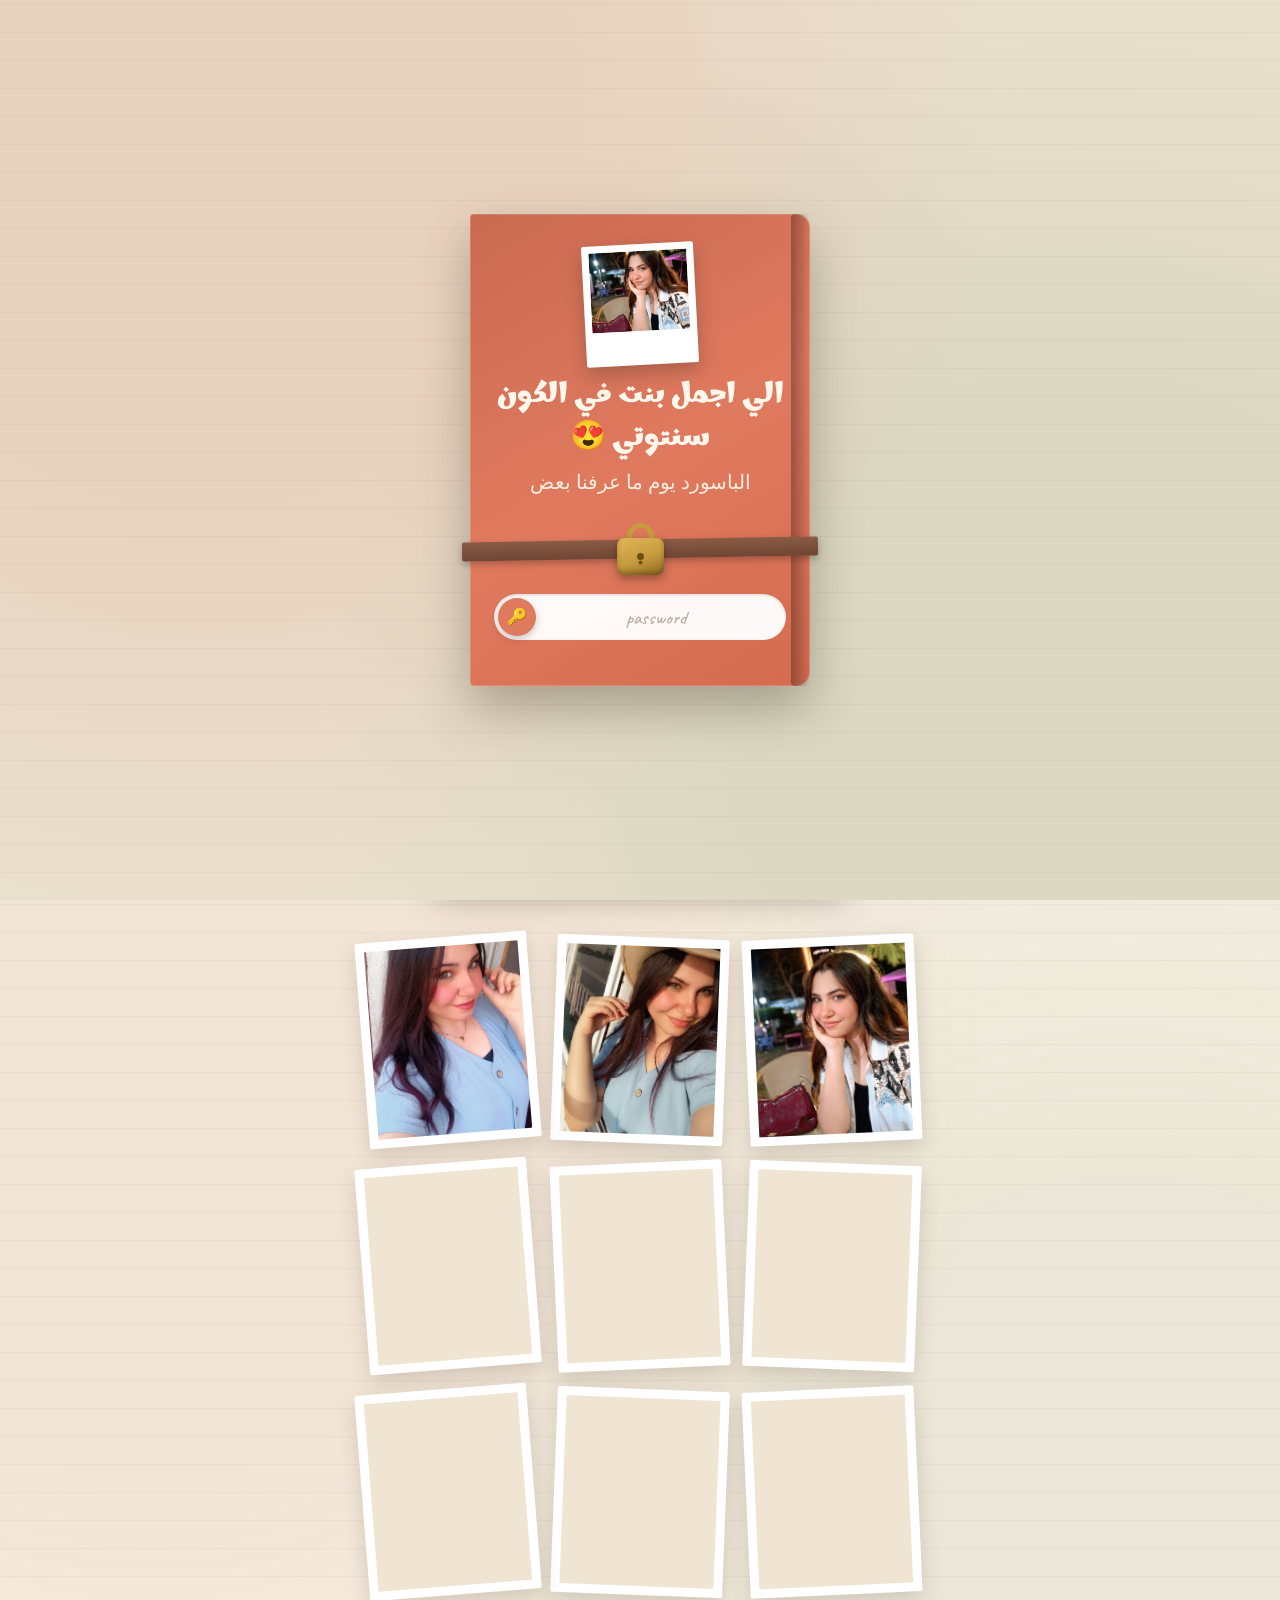
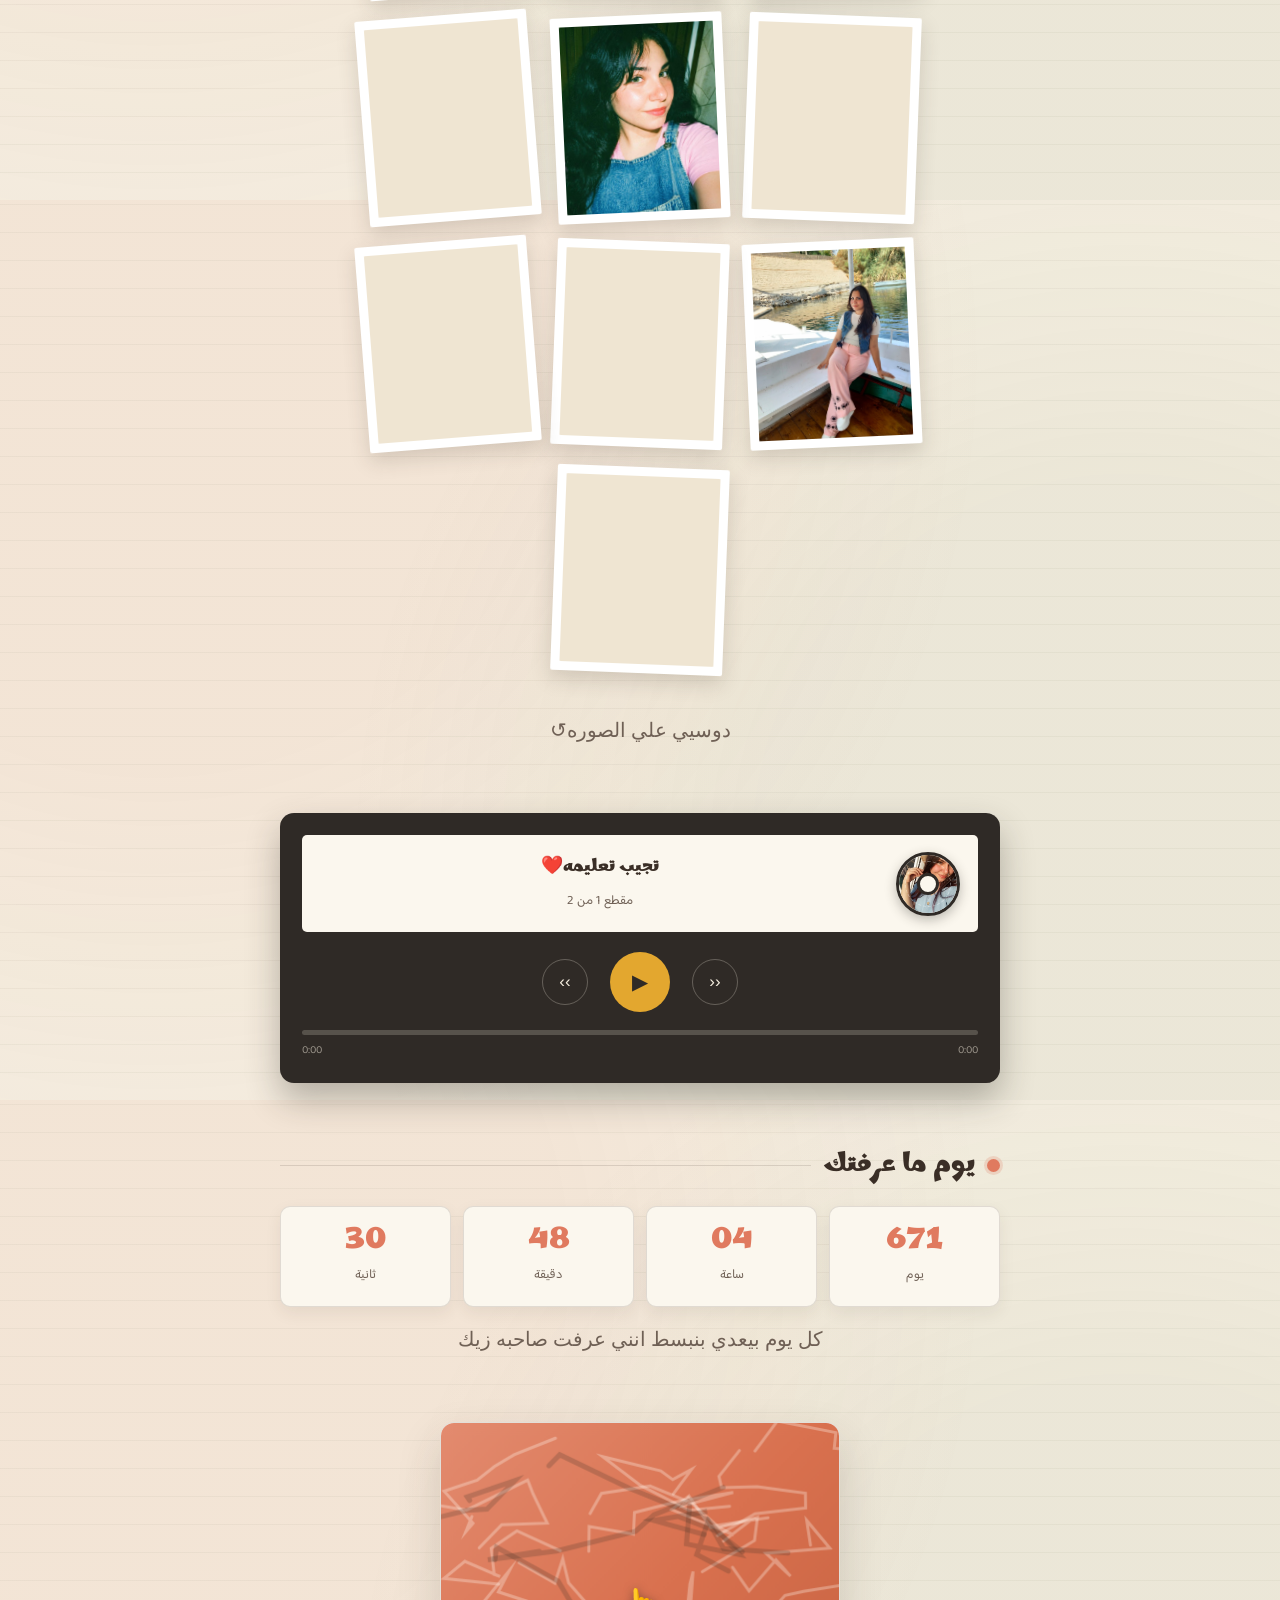
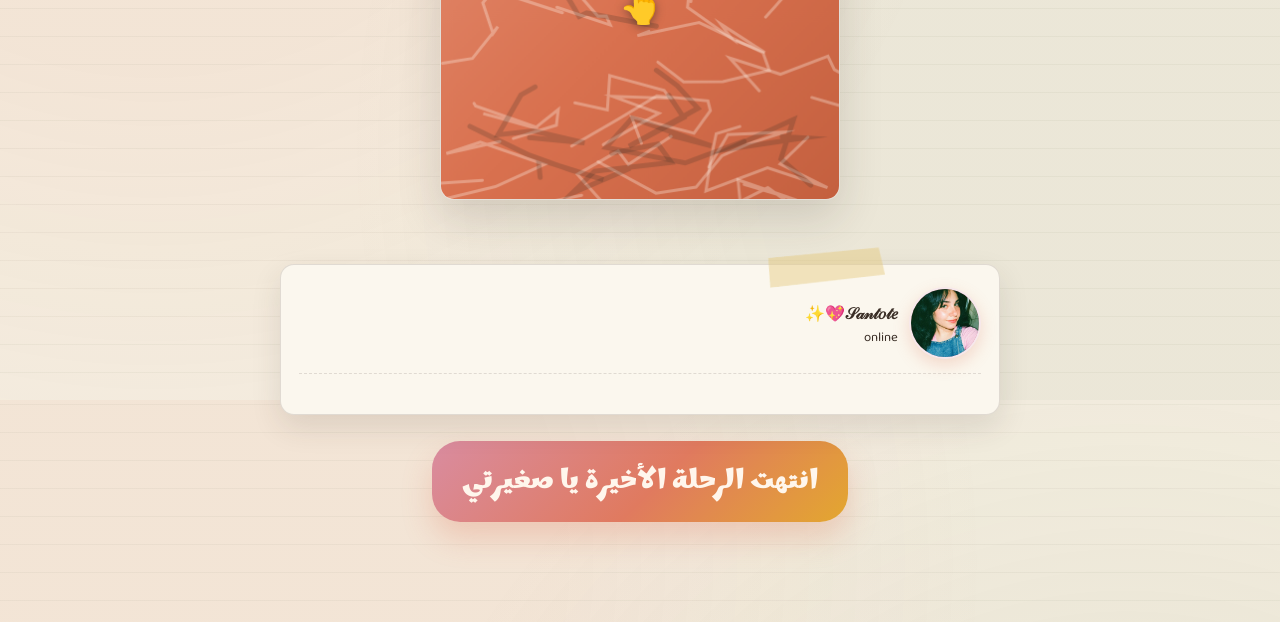
==== 01_yenfa_any_occasion/index.html @ 8fc0349e "Add files via upload" ====
<!DOCTYPE html>
<html lang="ar" dir="rtl">
<head>
<meta charset="UTF-8">
<meta name="viewport" content="width=device-width, initial-scale=1.0, viewport-fit=cover">
<meta name="referrer" content="no-referrer">
<meta name="robots" content="noindex, nofollow, noarchive, nosnippet">
<title>انا وسنتوتي</title>
<link rel="preconnect" href="https://fonts.googleapis.com">
<link rel="preconnect" href="https://fonts.gstatic.com" crossorigin>
<link href="https://fonts.googleapis.com/css2?family=Marhey:wght@400;600;700&family=Baloo+Bhaijaan+2:wght@400;500;600&family=Caveat:wght@500;700&display=swap" rel="stylesheet">
<link rel="icon" href="data:image/svg+xml,<svg xmlns='http://www.w3.org/2000/svg' viewBox='0 0 100 100'><rect width='100' height='100' fill='%23E07A5F'/><text x='50' y='54' font-size='58' text-anchor='middle' dominant-baseline='middle'>📔</text></svg>">
<style>

:root{
  --paper:#F4EDDF;
  --paper-2:#EFE5D2;
  --card:#FBF7EE;
  --ink:#3A2E26;
  --ink-soft:#6F6055;
  --coral:#E07A5F;
  --rose:#D98CA0;
  --sage:#83A17B;
  --mustard:#E3A72F;
  --tape:rgba(226,199,120,.42);
  --tape-2:rgba(217,140,160,.34);
  --line:rgba(58,46,38,.14);
}
*{box-sizing:border-box;margin:0;padding:0}
html{scroll-behavior:smooth}
body{
  background:var(--paper);
  background-image:
    radial-gradient(circle at 12% 18%, rgba(224,122,95,.07) 0 30%, transparent 62%),
    radial-gradient(circle at 88% 72%, rgba(131,161,123,.08) 0 28%, transparent 60%),
    repeating-linear-gradient(0deg, transparent 0 27px, rgba(58,46,38,.045) 27px 28px);
  color:var(--ink);
  font-family:"Baloo Bhaijaan 2",sans-serif;
  font-size:17px;line-height:1.85;
  overflow-x:hidden;
}
body::before{
  content:"";position:fixed;inset:0;pointer-events:none;z-index:99;
  opacity:.28;mix-blend-mode:multiply;
  background-image:url("data:image/svg+xml,%3Csvg xmlns='http://www.w3.org/2000/svg' width='140' height='140'%3E%3Cfilter id='n'%3E%3CfeTurbulence type='fractalNoise' baseFrequency='.85' numOctaves='3'/%3E%3C/filter%3E%3Crect width='140' height='140' filter='url(%23n)' opacity='.5'/%3E%3C/svg%3E");
}
.wrap{max-width:760px;margin:0 auto;padding:0 20px 90px}
h1,h2,h3{font-family:"Marhey",cursive;font-weight:700;line-height:1.35}
.hand{font-family:"Caveat",cursive;font-size:1.35em;letter-spacing:.3px}

/* ===== washi tape ===== */
.tape{position:absolute;width:118px;height:30px;background:var(--tape);
  box-shadow:0 1px 0 rgba(0,0,0,.05);
  backdrop-filter:saturate(1.2);
  clip-path:polygon(3% 0,97% 4%,100% 96%,2% 100%);}
.tape.pink{background:var(--tape-2)}
.tape.tl{top:-14px;right:12%;transform:rotate(-7deg)}
.tape.tr{top:-14px;left:12%;transform:rotate(6deg)}

/* ===== cover ===== */
.cover{position:relative;padding:66px 0 40px;text-align:center}
.cover-card{position:relative;background:var(--card);border:1px solid var(--line);
  border-radius:3px;padding:52px 28px 44px;
  box-shadow:0 14px 34px rgba(58,46,38,.13), 0 2px 0 rgba(255,255,255,.7) inset;
  opacity:0;transform:translateY(10px) rotate(-.7deg);
  animation:coverIn .55s cubic-bezier(.22,.9,.3,1) .05s forwards}
@keyframes coverIn{to{opacity:1;transform:translateY(0) rotate(-.7deg)}}
.badge{display:inline-block;font-family:"Caveat",cursive;font-size:22px;
  background:var(--mustard);color:#3A2E26;padding:3px 18px;border-radius:20px;
  transform:rotate(2deg);margin-bottom:16px}
.cover h1{font-size:clamp(38px,9vw,66px);letter-spacing:-1px}
.cover h1 em{font-style:normal;color:var(--coral);position:relative}
.cover h1 em::after{content:"";position:absolute;right:0;left:0;bottom:6px;height:9px;
  background:rgba(224,122,95,.24);border-radius:6px;z-index:-1}
.cover p{color:var(--ink-soft);max-width:44ch;margin:14px auto 0}
.doodle{position:absolute;font-family:"Caveat",cursive;color:var(--rose);font-size:26px}
.doodle.a{top:22px;right:24px;transform:rotate(-14deg)}
.doodle.b{bottom:18px;left:26px;transform:rotate(9deg);color:var(--sage)}

/* ===== heart highlights ===== */
.hl-strip{display:flex;gap:15px;overflow-x:auto;padding:30px 2px 16px;
  scrollbar-width:none;-webkit-overflow-scrolling:touch;
  scroll-snap-type:x proximity;
  opacity:0;animation:hlStripIn .55s cubic-bezier(.22,.9,.3,1) .4s forwards}
@keyframes hlStripIn{from{opacity:0;transform:translateY(12px)}to{opacity:1;transform:translateY(0)}}
.hl-strip::-webkit-scrollbar{display:none}
.hl{flex:0 0 auto;width:82px;background:none;border:0;padding:0;cursor:pointer;
  font:inherit;color:inherit;text-align:center;scroll-snap-align:center;
  -webkit-tap-highlight-color:transparent}
.hl-shape{position:relative;width:82px;height:76px;
  transition:transform .26s cubic-bezier(.34,1.3,.5,1)}
.hl:hover .hl-shape,.hl:active .hl-shape{transform:scale(1.07) rotate(-3deg)}
.hl-frame{position:absolute;inset:0;background:#fff;
  filter:drop-shadow(0 4px 7px rgba(58,46,38,.2));
  clip-path:path("M41 74 C41 74 4 52 4 26 C4 11.5 14.5 3 26 3 C33.5 3 39 7.5 41 12.5 C43 7.5 48.5 3 56 3 C67.5 3 78 11.5 78 26 C78 52 41 74 41 74 Z")}
.hl.seen .hl-frame{background:#E2D6C2}
.hl-img{position:absolute;inset:4px;overflow:hidden;
  clip-path:path("M37 66.5 C37 66.5 3 46 3 22 C3 9 12.5 1 23 1 C30 1 35 5 37 9.5 C39 5 44 1 51 1 C61.5 1 71 9 71 22 C71 46 37 66.5 37 66.5 Z")}
.hl-img .ph{width:100%;height:100%}
.hl b{display:block;font-size:12.5px;font-weight:500;margin-top:5px;color:var(--ink-soft);
  white-space:nowrap;overflow:hidden;text-overflow:ellipsis}

/* ===== story viewer ===== */
.viewer{position:fixed;inset:0;z-index:120;background:rgba(30,22,17,.94);
  display:flex;align-items:center;justify-content:center;padding:16px;
  opacity:0;visibility:hidden;transition:opacity .3s,visibility 0s .3s}
.viewer.on{opacity:1;visibility:visible;transition:opacity .3s}
.stage{position:relative;width:min(420px,94vw);height:min(720px,86vh);
  border-radius:14px;overflow:hidden;background:#2B211A;
  box-shadow:0 20px 60px rgba(0,0,0,.5)}
.bars{position:absolute;top:10px;left:10px;right:10px;z-index:4;display:flex;gap:4px}
.bars i{flex:1;height:3px;border-radius:3px;background:rgba(255,255,255,.3);overflow:hidden}
.bars i span{display:block;height:100%;width:0;background:#fff;border-radius:3px}
.bars i.done span{width:100%}
.vhead{position:absolute;top:24px;left:12px;right:12px;z-index:6;
  display:flex;align-items:center;gap:9px;color:#fff}
.vhead .mini{width:30px;height:28px;flex:0 0 auto;
  clip-path:path("M15 27 C15 27 1 19 1 9.5 C1 4 5 1 9.5 1 C12.5 1 14 3 15 5 C16 3 17.5 1 20.5 1 C25 1 29 4 29 9.5 C29 19 15 27 15 27 Z")}
.vhead b{font-size:14px;font-weight:500;flex:1;
  overflow:hidden;text-overflow:ellipsis;white-space:nowrap}
.vhead button{background:none;border:0;color:#fff;font-size:24px;cursor:pointer;
  line-height:1;padding:0 4px}
.slide{position:absolute;inset:0}
.slide::after{content:"";position:absolute;inset:0;
  background:linear-gradient(180deg,rgba(0,0,0,.42) 0 22%,transparent 46%)}
.tapzone{position:absolute;top:0;bottom:0;width:34%;z-index:5;cursor:pointer;
  background:none;border:0;-webkit-tap-highlight-color:transparent}
.tapzone.r{right:0}.tapzone.l{left:0}

/* ===== journey — جمل وتواريخ ===== */
.journey{position:relative;padding:6px 0}
.journey::before{content:'';position:absolute;top:8px;bottom:8px;right:19px;width:0;
  border-right:2px dashed rgba(58,46,38,.22)}
.j-item{position:relative;padding-right:52px;margin-bottom:24px;opacity:0;
  transform:translateX(24px) translateY(12px);
  transition:opacity .55s cubic-bezier(.22,.9,.3,1),transform .65s cubic-bezier(.22,.9,.3,1)}
.j-item.in{opacity:1;transform:none}
.j-item:last-child{margin-bottom:0}
.j-item::before{content:'♡';position:absolute;top:14px;right:5px;
  width:29px;height:29px;display:flex;align-items:center;justify-content:center;
  font-size:14px;color:var(--coral);background:var(--card);
  border:2px solid var(--coral);border-radius:50%;
  box-shadow:0 0 0 4px rgba(224,122,95,.16);z-index:2;
  transform:scale(0) rotate(-40deg);
  transition:transform .5s cubic-bezier(.34,1.6,.5,1) .12s}
.j-item.in::before{transform:scale(1) rotate(0)}
.j-card{background:var(--card);border:1px solid var(--line);border-radius:14px;
  padding:15px 17px 13px;box-shadow:0 10px 24px rgba(58,46,38,.09);
  transition:transform .3s ease,box-shadow .3s ease}
.j-card:hover{transform:translateX(-5px);box-shadow:0 14px 30px rgba(58,46,38,.12)}
.j-card::before{content:'"';font-family:"Caveat",cursive;font-size:2.3em;
  color:var(--tape);line-height:0;position:relative;top:12px;margin-left:4px}
.j-text{font-family:"Caveat",cursive;font-size:1.32em;line-height:1.5;display:inline}
.j-text .w{display:inline-block;opacity:0;transform:translateY(9px);filter:blur(3px);
  transition:opacity .42s ease,transform .42s cubic-bezier(.22,.9,.3,1),filter .42s ease}
.j-item.in .j-text .w{opacity:1;transform:translateY(0);filter:blur(0)}
.j-date{display:inline-flex;align-items:center;gap:5px;margin-top:10px;
  background:rgba(226,199,120,.3);border:1px solid var(--line);border-radius:20px;
  padding:3px 11px;font-size:.62em;font-weight:500;color:var(--ink-soft);
  letter-spacing:.4px;white-space:nowrap;opacity:0;transform:translateY(8px);
  transition:opacity .5s ease,transform .5s ease}
.j-item.in .j-date{opacity:1;transform:translateY(0)}
@media (max-width:480px){
  .journey::before{right:16px}
  .j-item{padding-right:46px;margin-bottom:20px}
  .j-item::before{width:26px;height:26px;font-size:12px;right:3px;top:13px}
  .j-card{padding:13px 14px 11px}
  .j-text{font-size:1.18em}
}

/* ===== ظهور عام بالتمرير ===== */
.rv{opacity:0;transform:translateY(24px);
  transition:opacity .6s cubic-bezier(.22,.9,.3,1),transform .65s cubic-bezier(.22,.9,.3,1)}
.rv.in{opacity:1;transform:translateY(0)}
@media (prefers-reduced-motion:reduce){
  .rv,.j-item,.j-text .w{transform:none !important;filter:none !important}
  .j-item::before{transform:scale(1) rotate(0) !important}
  .cover-card{animation:none !important;opacity:1 !important;transform:rotate(-.7deg) !important}
  .hl-strip{animation:none !important;opacity:1 !important;transform:none !important}
}

/* ===== section head ===== */
.sec{margin-top:64px;position:relative}
.sec-h{display:flex;align-items:center;gap:12px;margin-bottom:22px}
.sec-h h2{font-size:27px}
.sec-h i{flex:1;height:1px;background:var(--line)}
.pin{width:13px;height:13px;border-radius:50%;background:var(--coral);
  box-shadow:0 0 0 3px rgba(224,122,95,.22)}

/* ===== chat ===== */
.chat{background:var(--card);border:1px solid var(--line);border-radius:14px;
  padding:22px 18px;box-shadow:0 12px 30px rgba(58,46,38,.12);position:relative}
.chat-top{display:flex;align-items:center;gap:11px;padding-bottom:14px;
  border-bottom:1px dashed var(--line);margin-bottom:18px}
.av{width:72px;height:72px;border-radius:50%;background:var(--rose);color:#fff;
  display:flex;align-items:center;justify-content:center;font-family:"Marhey";font-size:17px;
  overflow:hidden;border:2px solid rgba(255,255,255,.8);box-shadow:0 6px 16px rgba(224,122,95,.25)}
.av img{width:100%;height:100%;object-fit:cover;display:block}
.chat-top b{font-weight:600;font-size:16px}
.chat-top small{display:block;color=var(--sage);font-size:13px;line-height:1.2}
.msg{max-width:78%;padding:11px 17px;border-radius:20px 20px 20px 5px;
  background:var(--paper-2);margin-bottom:11px;font-size:16px;line-height:1.6;
  opacity:0;transform:translateY(14px);transition:opacity .45s,transform .45s}
.msg.on{opacity:1;transform:none}
.msg.me{margin-right:auto;margin-left:0;background:var(--coral);color:#fff;
  border-radius:20px 20px 5px 20px}
.typing{display:flex;gap:5px;padding:14px 18px;width:max-content;
  background:var(--paper-2);border-radius:20px 20px 20px 5px;margin-bottom:11px}
.typing i{width:7px;height:7px;border-radius:50%;background:var(--ink-soft);
  animation:bob 1.15s infinite}
.typing i:nth-child(2){animation-delay:.16s}
.typing i:nth-child(3){animation-delay:.32s}
@keyframes bob{0%,60%,100%{opacity:.28;transform:translateY(0)}30%{opacity:1;transform:translateY(-5px)}}
.hidden{display:none}

/* ===== polaroids ===== */
.scatter{display:flex;flex-wrap:wrap;gap:20px;justify-content:center;padding-top:8px}
.pol{width:172px;height:206px;perspective:1000px;background:none;border:0;padding:0;cursor:pointer}
.pol:nth-child(odd){transform:rotate(-2.6deg)}
.pol:nth-child(even){transform:rotate(2.2deg)}
.pol:nth-child(3n){transform:rotate(-4.5deg)}
.pol-in{position:relative;width:100%;height:100%;transition:transform .62s cubic-bezier(.4,.1,.2,1);
  transform-style:preserve-3d}
.pol.flip .pol-in{transform:rotateY(180deg)}
.face{position:absolute;inset:0;backface-visibility:hidden;background:#fff;
  border-radius:2px;padding:9px;
  box-shadow:0 8px 20px rgba(58,46,38,.17)}
.face .ph{height:100%;border-radius:1px;display:flex;align-items:center;
  justify-content:center;font-family:"Marhey";font-size:30px;color:rgba(255,255,255,.85)}
.back{transform:rotateY(180deg);background:var(--card);padding:20px 16px;
  display:flex;flex-direction:column;justify-content:center;text-align:center;gap:8px}
.back .d{font-family:"Baloo Bhaijaan 2",sans-serif;font-weight:500;font-size:12.5px;
  color:var(--ink-soft);letter-spacing:.3px}
.back .t{font-family:"Caveat",cursive;font-size:23px;line-height:1.5;color:var(--ink);
  overflow-wrap:anywhere;padding-bottom:2px;
  display:-webkit-box;-webkit-box-orient:vertical;-webkit-line-clamp:6;
  line-clamp:6;overflow:hidden}
.hint{text-align:center;font-family:"Caveat",cursive;font-size:20px;
  color:var(--ink-soft);margin-top:18px}

/* ===== cassette ===== */
.tape-player{background:#2F2A26;border-radius:14px;padding:22px;color:#F4EDDF;
  box-shadow:0 16px 34px rgba(47,42,38,.32);position:relative;overflow:hidden}
.tape-label{background:var(--card);border-radius:5px;padding:16px 18px;color:var(--ink);
  display:flex;align-items:center;gap:16px}
.disc{width:64px;height:64px;min-width:64px;border-radius:50%;position:relative;
  overflow:hidden;border:3px solid #2F2A26;
  box-shadow:0 4px 12px rgba(47,42,38,.3)}
.disc .ph{position:absolute;inset:0;background:var(--rose)}
.disc::after{content:"";position:absolute;top:50%;left:50%;width:16px;height:16px;
  border-radius:50%;translate:-50% -50%;background:var(--card);
  border:3px solid #2F2A26;z-index:2}
.disc::before{content:"";position:absolute;inset:6px;border-radius:50%;z-index:1;
  border:1px dashed rgba(255,255,255,.35)}
.spin{animation:sp 4.5s linear infinite;will-change:transform}
@keyframes sp{to{transform:rotate(360deg)}}
.tape-meta{text-align:center;flex:1;min-width:0}
.tape-meta b{display:block;font-family:"Marhey";font-size:18px;white-space:nowrap;
  overflow:hidden;text-overflow:ellipsis}
.tape-meta small{color:var(--ink-soft);font-size:13px}
.controls{display:flex;align-items:center;justify-content:center;gap:22px;margin-top:20px}
.ctl{width:46px;height:46px;border-radius:50%;border:1px solid rgba(244,237,223,.28);
  background:transparent;color:#F4EDDF;font-size:17px;cursor:pointer;
  display:flex;align-items:center;justify-content:center;transition:.2s}
.ctl:hover{background:rgba(244,237,223,.13)}
.ctl.big{width:60px;height:60px;background:var(--mustard);color:#2F2A26;border:0;font-size:21px}
.bar{height:5px;background:rgba(244,237,223,.2);border-radius:6px;margin-top:18px;
  position:relative;cursor:pointer}
.bar span{display:block;height:100%;width:0;background:var(--mustard);border-radius:6px}
.times{display:flex;justify-content:space-between;margin-top:6px;
  font-size:11px;color:rgba(244,237,223,.55);font-variant-numeric:tabular-nums}

/* ===== الشريط المصغر (ثابت تحت الشاشة) ===== */
.mini-player{position:fixed;left:50%;bottom:14px;translate:-50% 0;z-index:90;
  width:calc(100% - 28px);max-width:420px;
  background:rgba(58,46,38,.94);backdrop-filter:blur(14px);-webkit-backdrop-filter:blur(14px);
  border-radius:20px;padding:10px 14px 11px;box-shadow:0 12px 32px rgba(58,46,38,.35);
  transition:transform .4s cubic-bezier(.5,.05,.2,1),opacity .35s ease}
.mini-player.mp-hidden{transform:translate(-50%,150%);opacity:0;pointer-events:none}
.mp-row{display:flex;align-items:center;gap:10px}
.mp-disc{width:36px;height:36px;min-width:36px;border-radius:50%;position:relative;
  overflow:hidden;border:2px solid #2F2A26;background:var(--rose);flex:0 0 auto}
.mp-disc .ph{position:absolute;inset:0}
.mp-disc .ph img{width:100%;height:100%;object-fit:cover;display:block}
.mp-disc::after{content:"";position:absolute;top:50%;left:50%;width:9px;height:9px;
  border-radius:50%;translate:-50% -50%;background:var(--card);border:2px solid #2F2A26}

/* اسم الأغنية — مساحته محرّرة من أي أزرار زيادة، وبيتحرك لوحده لو طويل */
.mp-info{flex:1;min-width:0;overflow:hidden;
  -webkit-mask-image:linear-gradient(90deg,transparent 0,#000 8px,#000 calc(100% - 8px),transparent 100%);
  mask-image:linear-gradient(90deg,transparent 0,#000 8px,#000 calc(100% - 8px),transparent 100%)}
.mp-info b{font-family:"Marhey";font-size:13.5px;color:#F4EDDF;
  white-space:nowrap;display:inline-block;padding-inline-end:2px}
.mp-info b.mp-scroll{animation:mpSlide 9s linear infinite}
@keyframes mpSlide{
  0%,12%{transform:translateX(0)}
  88%,100%{transform:translateX(var(--mp-slide,0px))}
}
.mp-info small{display:block;color:rgba(244,237,223,.55);font-size:10.5px;margin-top:1px}

.mp-ctl{width:28px;height:28px;min-width:28px;border-radius:50%;border:0;
  background:rgba(244,237,223,.13);color:#F4EDDF;font-size:12px;cursor:pointer;
  display:flex;align-items:center;justify-content:center;flex:0 0 auto;transition:.2s}
.mp-ctl:hover{background:rgba(244,237,223,.22)}
.mp-ctl.mp-play{width:33px;height:33px;min-width:33px;background:var(--mustard);color:#2F2A26}

/* زرار القفل بقى تاب صغير فوق الشريط، مش داخل صف التحكم */
.mp-close{position:absolute;top:-11px;left:50%;translate:-50% 0;
  width:26px;height:26px;border-radius:50%;border:2px solid var(--paper);
  background:#3A2E26;color:rgba(244,237,223,.75);font-size:11px;cursor:pointer;
  display:flex;align-items:center;justify-content:center;transition:.2s}
.mp-close:hover{color:#F4EDDF;background:var(--coral-d,#C05C42)}

.mp-bar{height:3px;background:rgba(244,237,223,.18);border-radius:4px;margin-top:9px;
  cursor:pointer}
.mp-bar span{display:block;height:100%;width:0;background:var(--mustard);border-radius:4px;
  transition:width .12s linear}

/* زرار صغير لإرجاع الشريط بعد ما يتقفل */
.mp-reopen{position:fixed;left:50%;bottom:14px;translate:-50% 150%;z-index:90;
  width:50px;height:50px;border-radius:50%;border:0;background:var(--coral);
  color:#FFF6EC;font-size:19px;cursor:pointer;box-shadow:0 10px 24px rgba(224,122,95,.4);
  display:flex;align-items:center;justify-content:center;
  transition:translate .4s cubic-bezier(.5,.05,.2,1),opacity .3s ease;opacity:0;pointer-events:none}
.mp-reopen.mp-show{translate:-50% 0;opacity:1;pointer-events:auto}
@media (max-width:480px){.mini-player{bottom:10px;padding:9px 12px 10px}}

/* ===== counter ===== */
.count{display:grid;grid-template-columns:repeat(4,1fr);gap:12px;text-align:center}
.count div{background:var(--card);border:1px solid var(--line);border-radius:10px;
  padding:16px 6px;box-shadow:0 6px 16px rgba(58,46,38,.08)}
.count b{display:block;font-family:"Marhey";font-size:30px;color:var(--coral);line-height:1.2}
.count small{font-size:13px;color:var(--ink-soft)}

/* ===== note + scratch ===== */
.scratch-stage{position:relative;width:min(400px,100%);margin:0 auto;
  border-radius:14px;overflow:hidden;background:#FFFDF6;
  border:1px solid var(--line);
  box-shadow:0 18px 44px rgba(58,46,38,.16)}
/* ورق مسطّر — المسافة بين السطور 35px ونفسها line-height
   عشان الكلام يقعد على الخطوط بالظبط */
.letter-inner{padding:34px 26px 30px;min-height:340px;
  background:
    repeating-linear-gradient(transparent,transparent 34px,rgba(224,122,95,.18) 35px),
    #FFFDF6}
.letter-inner .salut{font-family:"Marhey",cursive;font-size:clamp(28px,7vw,38px);
  color:var(--coral);font-weight:700;margin-bottom:16px;text-align:center;
  line-height:1.35;overflow-wrap:anywhere}
.letter-inner .body-text{font-family:"Caveat",cursive;font-size:23px;color:#5A4636;
  line-height:35px;text-align:center;overflow-wrap:anywhere;white-space:pre-wrap}
.letter-inner .sign{font-family:"Caveat",cursive;font-size:26px;color:var(--coral);
  text-align:left;margin-top:18px}
#scratchCanvas{position:absolute;inset:0;width:100%;height:100%;
  touch-action:none;cursor:crosshair;z-index:5}
.scratch-hint{position:absolute;inset:0;z-index:6;pointer-events:none;
  display:flex;flex-direction:column;align-items:center;justify-content:center;gap:8px;
  color:#FFF6EC;font-weight:600;font-size:16px;
  text-shadow:0 2px 10px rgba(58,46,38,.6);transition:opacity .5s ease}
.scratch-hint .finger{font-size:2.1em;animation:rub 1.4s ease-in-out infinite}
@keyframes rub{0%,100%{transform:translateX(-18px) rotate(-8deg)}50%{transform:translateX(18px) rotate(8deg)}}
.scratch-stage.done #scratchCanvas{opacity:0;pointer-events:none;transition:opacity .8s ease}
.scratch-stage.done .scratch-hint{opacity:0}
/* ===== story card ===== */
.share-zone{text-align:center;margin-top:64px}
.share-btn{background:var(--coral);color:#FFF6EC;border:0;border-radius:28px;
  padding:14px 30px;cursor:pointer;font-family:"Baloo Bhaijaan 2";font-size:16px;
  font-weight:500;box-shadow:0 8px 20px rgba(224,122,95,.32);transition:.2s}
.share-btn:hover{transform:translateY(-2px);box-shadow:0 12px 26px rgba(224,122,95,.4)}
.share-btn:active{transform:translateY(1px)}

.final-cta{display:flex;justify-content:center;margin:26px 0 10px}
.final-btn{border:0;border-radius:28px;padding:16px 30px;cursor:pointer;
  font-family:"Marhey",cursive;font-size:clamp(21px,5vw,28px);font-weight:700;
  color:#FFF6EC;background:linear-gradient(135deg,#D98CA0 0%,#E07A5F 54%,#E3A72F 100%);
  box-shadow:0 16px 30px rgba(224,122,95,.28);transition:transform .2s ease, box-shadow .2s ease}

.cardModal{position:fixed;inset:0;z-index:130;background:rgba(30,22,17,.9);
  display:flex;flex-direction:column;align-items:center;justify-content:center;
  gap:16px;padding:20px;opacity:0;visibility:hidden;
  transition:opacity .3s ease,visibility 0s .3s}
.cardModal.on{opacity:1;visibility:visible;transition:opacity .3s ease}
.cardModal img{max-width:min(320px,80vw);max-height:62vh;border-radius:12px;
  box-shadow:0 20px 50px rgba(0,0,0,.5);background:var(--paper)}
.card-acts{display:flex;gap:10px;flex-wrap:wrap;justify-content:center;align-items:center}
.card-acts button{border:0;border-radius:24px;padding:11px 22px;cursor:pointer;
  font-family:"Baloo Bhaijaan 2";font-size:15px;font-weight:500;transition:.18s}
.card-acts button:hover{transform:translateY(-2px)}
.act-main{background:var(--coral);color:#FFF6EC}
.act-alt{background:rgba(244,237,223,.16);color:#F4EDDF;
  border:1px solid rgba(244,237,223,.3) !important}
#closeCard{width:40px;height:40px;min-width:40px;padding:0 !important;
  border-radius:50%;font-size:18px;line-height:1;
  display:flex;align-items:center;justify-content:center}
.card-note{font-family:"Caveat",cursive;font-size:17px;color:rgba(244,237,223,.7);
  text-align:center;max-width:300px}
#cardCanvas{display:none}
/* ===== حالات الفراغ =====
   أي قسم مالوش داتا مابيتطبعش أصلاً من السيرفر (Jinja if)،
   فمفيش عناوين معلّقة على فراغ. */
.media-ph{background:var(--paper-2)}
img.ph-img{width:100%;height:100%;object-fit:cover;display:block;border-radius:inherit}
.hl-img img{width:100%;height:100%;object-fit:cover;display:block}
.disc .ph img{width:100%;height:100%;object-fit:cover;display:block}


/* ===== local password gate ===== */
body.gate-locked{height:100vh;overflow:hidden}
.password-gate{position:fixed;inset:0;z-index:300;display:flex;justify-content:center;align-items:center;padding:max(16px,env(safe-area-inset-top)) 18px max(16px,env(safe-area-inset-bottom));background:#E9E0CD;background-image:radial-gradient(circle at 16% 14%,rgba(224,122,95,.13) 0 28%,transparent 60%),radial-gradient(circle at 84% 80%,rgba(131,161,123,.13) 0 26%,transparent 58%),repeating-linear-gradient(0deg,transparent 0 27px,rgba(58,46,38,.04) 27px 28px);transition:opacity .45s ease,visibility .45s ease}
.password-gate.off{opacity:0;visibility:hidden;pointer-events:none}
.gate-book{position:relative;display:flex;width:min(340px,88vw);min-height:min(448px,88vh);margin:auto;transition:opacity .45s ease,transform .45s ease}
.gate-book.leaving{opacity:0;transform:scale(.97)}
.gate-book.shake{animation:gateShakeBook .5s ease}
@keyframes gateShakeBook{0%,100%{transform:translateX(0)}20%{transform:translateX(-9px) rotate(-.6deg)}40%{transform:translateX(8px) rotate(.6deg)}60%{transform:translateX(-6px)}80%{transform:translateX(5px)}}
.gate-cover{position:relative;flex:1;min-width:0;display:flex;flex-direction:column;align-items:center;text-align:center;color:#FFF6EC;padding:clamp(16px,4.5vh,24px) clamp(16px,5vw,24px) clamp(14px,3vh,18px);border-radius:4px 14px 14px 4px;background:linear-gradient(150deg,#C96A50,#E07A5F 52%,#D46B4F);box-shadow:0 22px 50px rgba(58,46,38,.34),inset 0 0 0 1px rgba(255,255,255,.16)}
.gate-cover::before{content:'';position:absolute;top:0;bottom:0;right:0;width:19px;border-radius:4px 0 0 4px;background:linear-gradient(90deg,rgba(0,0,0,.3),transparent)}
.gate-head{flex:1;width:100%;display:flex;flex-direction:column;align-items:center;justify-content:center;gap:6px;padding:6px 0;position:relative;z-index:2}
.gate-snap{flex:0 0 auto;background:#fff;padding:7px 7px 0;border-radius:2px;transform:rotate(-3deg);box-shadow:0 8px 18px rgba(58,46,38,.3);margin-bottom:4px}
.gate-ph{width:clamp(70px,26vw,98px);aspect-ratio:1.22;overflow:hidden;border-radius:1px;background:linear-gradient(140deg,#E9C6B7,#D9A08C)}
.gate-ph img{width:100%;height:100%;object-fit:cover;display:block}.gate-cp{font-family:'Caveat',cursive;font-size:15px;color:#6F6055;padding:2px 0 4px}
.gate-cover h1,.gate-cover .gate-sub{max-width:100%;overflow-wrap:anywhere;word-break:break-word}.gate-cover h1{font-family:'Marhey',cursive;font-weight:700;font-size:clamp(21px,6.2vw,29px);line-height:1.45;padding-bottom:2px}.gate-sub{font-family:'Caveat',cursive;font-size:clamp(16px,4.6vw,20px);line-height:1.5;opacity:.92;padding-bottom:2px}
.gate-band{position:relative;flex:0 0 auto;width:100%;height:54px;margin:clamp(8px,2vh,16px) 0 clamp(10px,2.4vh,18px)}
.gate-strap{position:absolute;top:50%;left:clamp(-32px,-5vw,-24px);right:clamp(-32px,-5vw,-24px);height:19px;z-index:2;border-radius:2px;transform:translateY(-50%) rotate(-1deg);background:linear-gradient(180deg,#8A5B45,#6E4634);box-shadow:0 3px 7px rgba(0,0,0,.26);transition:transform .8s cubic-bezier(.5,.05,.2,1),opacity .6s ease .25s}.gate-book.unlocked .gate-strap{transform:translateY(-50%) rotate(-1deg) scaleX(0);opacity:0}
.gate-lock{position:absolute;top:50%;left:50%;width:50px;z-index:3;transform:translate(-50%,-50%);transition:transform .85s cubic-bezier(.4,.1,.2,1),opacity .5s ease .4s}.gate-book.unlocked .gate-lock{transform:translate(-50%,calc(-50% + 34px)) rotate(-24deg);opacity:0}.gate-shackle{width:27px;height:20px;margin:0 auto -5px;border:5px solid #C79A3E;border-bottom:0;border-radius:14px 14px 0 0;transform-origin:right bottom;transition:transform .5s cubic-bezier(.5,-.4,.3,1.5)}.gate-book.unlocked .gate-shackle{transform:rotate(-42deg) translateY(-4px)}.gate-lock-body{width:47px;height:37px;margin:0 auto;border-radius:7px;background:linear-gradient(160deg,#E0B85A,#C79A3E 55%,#8E6C22);box-shadow:inset 0 -3px 5px rgba(0,0,0,.25),0 4px 9px rgba(0,0,0,.3);display:flex;align-items:center;justify-content:center}.gate-lock-body i{width:7px;height:7px;border-radius:50%;background:#6B4E12;box-shadow:0 6px 0 -1.5px #6B4E12}
.gate-form{flex:0 0 auto;width:100%;position:relative;z-index:4}.gate-row{position:relative}.gate-row input{width:100%;height:46px;border:0;border-radius:23px;padding:0 18px 0 50px;font-family:'Caveat',cursive;font-size:23px;font-weight:600;color:#3A2E26;text-align:center;letter-spacing:.5px;background:rgba(255,255,255,.96);outline:none;appearance:none;box-shadow:inset 0 1px 3px rgba(58,46,38,.18);transition:box-shadow .2s ease}.gate-row input:focus{box-shadow:inset 0 1px 3px rgba(58,46,38,.18),0 0 0 3px rgba(255,255,255,.5)}.gate-row input::placeholder{color:#B9AA9C;font-size:19px;font-weight:500;letter-spacing:0}.gate-key{position:absolute;left:4px;top:4px;width:38px;height:38px;border:0;border-radius:50%;cursor:pointer;background:#E07A5F;font-size:16px;line-height:1;display:flex;align-items:center;justify-content:center;box-shadow:0 3px 7px rgba(58,46,38,.26);transition:transform .18s ease}.gate-key:hover{transform:scale(1.07)}.gate-key:active{transform:scale(.94)}.gate-error{min-height:22px;margin-top:6px;font-family:'Caveat',cursive;font-size:18px;line-height:1.3;color:#FFE2DC;overflow-wrap:anywhere}.gate-error b{display:inline-block;max-width:100%;padding:2px 14px;border-radius:14px;font-weight:400;background:rgba(120,30,22,.42)}
@media (max-height:560px){.gate-snap{display:none}.gate-band{height:46px}}

</style>
</head>
<body class="gate-locked">

<div class="password-gate" id="passwordGate">
  <form class="gate-book" id="gateBook" autocomplete="off">
    <div class="gate-cover">
      <div class="gate-head">
        <div class="gate-snap">
          <div class="gate-ph"><img src="external_assets/2.jpg" alt="" referrerpolicy="no-referrer"></div>
          <div class="gate-cp">&nbsp;</div>
        </div>
        <h1>الي اجمل بنت في الكون سنتوتي 😍</h1>
        <p class="gate-sub">الباسورد يوم ما عرفنا بعض</p>
      </div>
      <div class="gate-band">
        <div class="gate-strap"></div>
        <div class="gate-lock"><div class="gate-shackle"></div><div class="gate-lock-body"><i></i></div></div>
      </div>
      <div class="gate-form">
        <div class="gate-row">
          <input type="text" id="gatePassword" placeholder="password" aria-label="password" required autocomplete="off" autocapitalize="off" autocorrect="off" spellcheck="false" enterkeyhint="go" maxlength="200">
          <button type="submit" class="gate-key" aria-label="unlock">🔑</button>
        </div>
        <div class="gate-error" id="gateError"></div>
      </div>
    </div>
  </form>
</div>

<div class="wrap">

  <!-- ============ الغلاف ============ -->
  
  <div class="cover">
    <div class="cover-card">
      <span class="tape tl"></span><span class="tape pink tr"></span>
      <span class="badge">بحبككك</span>
      <h1>انا وسنتوتي</h1>
      <p>بقالنا سنتين سوا بجد يا احلي و اجمل بسبوسه  انا عرفتهافي حياتي 💞ا</p>
    </div>
  </div>
  

  <!-- ============ الهايلايتس ============ -->
  
  <div class="hl-strip" id="strip"></div>
  

  <!-- ============ الرحلة ============ -->
  
  <section class="sec">
    <div class="journey" id="journey"></div>
  </section>
  

  <!-- ============ صور من الدرج ============ -->
  
  <section class="sec">
    <div class="scatter" id="scatter"></div>
    <p class="hint">دوسيي علي الصوره↺</p>
  </section>
  

  <!-- ============ الشريط ============ -->
  
  <section class="sec">
    <div class="tape-player">
      <div class="tape-label">
        <div class="disc" id="disc">
          <div class="ph" id="discPh">
            
            <img src="external_assets/2a5c06f996d1.jpg" alt="" loading="lazy" decoding="async"
                 referrerpolicy="no-referrer">
            
          </div>
        </div>
        <div class="tape-meta">
          <b id="tname"></b>
          <small id="tnum"></small>
        </div>
      </div>
      <div class="controls">
        <button class="ctl" id="prev" type="button" aria-label="السابق">‹‹</button>
        <button class="ctl big" id="play" type="button" aria-label="تشغيل">▶</button>
        <button class="ctl" id="next" type="button" aria-label="التالي">››</button>
      </div>
      <div class="bar" id="bar"><span id="fill"></span></div>
      <div class="times"><span id="tcur">0:00</span><span id="ttot">0:00</span></div>
    </div>
  </section>
  

  <!-- ============ العداد ============ -->
  
  <section class="sec">
    <div class="sec-h"><span class="pin"></span><h2>يوم ما عرفتك</h2><i></i></div>
    <div class="count" id="counter" data-start="2025-02-03">
      <div><b id="d">0</b><small>يوم</small></div>
      <div><b id="h">0</b><small>ساعة</small></div>
      <div><b id="m">0</b><small>دقيقة</small></div>
      <div><b id="s">0</b><small>ثانية</small></div>
    </div>
    
    <p class="hint" style="margin-top:14px">كل يوم بيعدي بنبسط انني عرفت صاحبه زيك</p>
    
  </section>
  

  <!-- ============ الرسالة المخربشة ============ -->
  
  <section class="sec">
    <div class="scratch-stage" id="scratchStage">
      <div class="letter-inner">
        
        <div class="salut">انا وسنتوتي</div>
        
        <div class="body-text">بصي بقا انا عايز اقولك انك بجد اقرب حد ليا بحسك اقرب ليا من نفسي انتي غاليه عندي اوي انتي بنتي وحبيبتي واكتر حد بموت فيه عايزك معايا دايما وربنا يخليكي ليا عمتا انتي اجمل واحن واجدع سنتوت انا شوفتهاا و ربنا يخلينا لبعض ياروحي ❤️</div>
      </div>
      <canvas id="scratchCanvas"></canvas>
      <div class="scratch-hint" id="scratchHint">
        <span class="finger">👆</span>
        
      </div>
    </div>
  </section>
  

  <!-- ============ الشات ============ -->
  
  <section class="sec">
    <div class="chat" id="chat">
      <span class="tape" style="top:-13px;right:16%;transform:rotate(-6deg)"></span>
      <div class="chat-top">
        <div class="av"><img src="external_assets/89b13782e983.jpg" alt="B" referrerpolicy="no-referrer"></div>
        <div>
          <b>𝒮𝒶𝓃𝓉𝑜𝓉𝑒💖✨</b>
          <small>online </small>
        </div>
      </div>
      <div id="stream"></div>
    </div>
  </section>
  

  <!-- ============ بطاقة الستوري ============ -->
  
  
  <div class="final-cta">
    <button class="final-btn" type="button">انتهت الرحلة الأخيرة يا صغيرتي</button>
  </div>

</div>

<!-- عارض الستوري -->

<div class="viewer" id="viewer">
  <div class="stage" id="stage">
    <div class="slide" id="slide"></div>
    <div class="bars" id="bars"></div>
    <div class="vhead">
      <span class="mini" id="mini"></span>
      <b id="vname"></b>
      <button id="closeV" type="button" aria-label="close">×</button>
    </div>
    <button class="tapzone r" id="prevS" type="button" aria-label="السابق"></button>
    <button class="tapzone l" id="nextS" type="button" aria-label="التالي"></button>
  </div>
</div>


<audio id="song" preload="none"></audio>


<div class="mini-player" id="miniPlayer">
  <button class="mp-close" id="miniClose" type="button" aria-label="قفلي الشريط">✕</button>
  <div class="mp-row">
    <div class="mp-disc" id="miniDisc">
      <div class="ph">
        
        <img src="external_assets/2e73e85c7805.jpg" alt="" loading="lazy" decoding="async" referrerpolicy="no-referrer">
        
      </div>
    </div>
    <div class="mp-info">
      <b id="miniName"></b>
      <small id="miniNum"></small>
    </div>
    <button class="mp-ctl" id="miniPrev" type="button" aria-label="السابق">‹‹</button>
    <button class="mp-ctl mp-play" id="miniPlay" type="button" aria-label="تشغيل">▶</button>
    <button class="mp-ctl" id="miniNext" type="button" aria-label="التالي">››</button>
  </div>
  <div class="mp-bar" id="miniBar"><span id="miniFill"></span></div>
</div>
<button class="mp-reopen" id="miniReopen" type="button" aria-label="افتحي الشريط">🎵</button>


<canvas id="cardCanvas" width="1080" height="1920"></canvas>
<div class="cardModal" id="cardModal">
  <img id="cardImg" alt="بطاقة">
  <div class="card-acts">
    <button class="act-main" id="shareCard" type="button">Share</button>
    <button class="act-alt" id="saveCard" type="button">Save</button>
    <button class="act-alt" id="againCard" type="button">↺ واحدة تانية</button>
    <button class="act-alt" id="closeCard" type="button" aria-label="close">×</button>
  </div>
  <p class="card-note" id="cardNote"></p>
</div>


<script nonce="sRBur-1zJZ3e94o8QyBXoQ" type="application/json" id="dHlCaps">[]</script>
<script nonce="sRBur-1zJZ3e94o8QyBXoQ" type="application/json" id="dHlPhotos">[]</script>
<script nonce="sRBur-1zJZ3e94o8QyBXoQ" type="application/json" id="dPhotos">["external_assets/2.jpg","external_assets/2a5c06f996d1.jpg","external_assets/2e73e85c7805.jpg","external_assets/32848b0ddfe8.jpg","external_assets/347efe3f448f.jpg","external_assets/51284590cee4.jpg","external_assets/6bd30b55a3d2.jpg","external_assets/6dfce7bc89a7.jpg","external_assets/7ba92d1ce82a.jpg","external_assets/8738f4c5e6e4.jpg","external_assets/89b13782e983.jpg","external_assets/95e4f681ce16.jpg","external_assets/a59f3e2fd88d.jpg","external_assets/acd2e0e89e1c.jpg","external_assets/b8f521e15260.jpg","external_assets/ca855e13e9cc.jpg","external_assets/d3a54ac585f2.jpg","external_assets/d3bd20014547.jpg","external_assets/dfc2a9df344e.jpg","external_assets/e60badb2fb2b.jpg"]</script>
<script nonce="sRBur-1zJZ3e94o8QyBXoQ" type="application/json" id="dPhotoCaps">["بحبك","يا","اغلي حاجه","في حياتي كلها","محدش","بيختار حظه","بس انا","حظي كله","خلص","لما اخترتك","ربنا يخليكي","ليا ياحياتي💖","انتي هي","اجمل حاجه","خلقها","ربنا","وهتفضلي","دايما","اجمل","سنتوتي💖💖💖"]</script>
<script nonce="sRBur-1zJZ3e94o8QyBXoQ" type="application/json" id="dPhotoDates">["", "", "", "", "", "", "", "", "", "", "", "", "", "", "", "", "", "", "", ""]</script>
<script nonce="sRBur-1zJZ3e94o8QyBXoQ" type="application/json" id="dCaptions">[{"date": "3-2-2025", "text": "يوم ما عرفتك وكان احلي يوم في حياتي"}, {"date": " 2025-4-1", "text": "اكثر يوم حسيت انك بجد اقرب حدا ليا"}, {"date": "2026-03-30", "text": "يوم تحفه مستحيل انساه😆"}, {"date": "2025-2-5", "text": "يوم اكتشفت ان بجد وجودك بيهونه عليا اي حاجة"}]</script>
<script nonce="sRBur-1zJZ3e94o8QyBXoQ" type="application/json" id="dSentences">["💖ازيك ياروحي ", "وحشتيني اوي ", "> كنت بفكر فيكي ياحبيتبي تعرفي اني اجمل حد في حياني💖💖", "هيي بجد وانت كمان اجمل حد عرفته يا مدموديي😍 "]</script>
<script nonce="sRBur-1zJZ3e94o8QyBXoQ" type="application/json" id="dSongUrls">["external_assets/1022ebddae23.mp3", "external_assets/50b6b6bee0de.mp3"]</script>
<script nonce="sRBur-1zJZ3e94o8QyBXoQ" type="application/json" id="dSongNames">["تجيب تعليمه❤️", "❤️"]</script>
<script nonce="sRBur-1zJZ3e94o8QyBXoQ" type="application/json" id="dMeta">{"badge": "بحبككك", "title": "انا و سنتوت "}</script>

<script nonce="sRBur-1zJZ3e94o8QyBXoQ">
(function(){
  'use strict';

  function J(id,fb){
    var el=document.getElementById(id);
    if(!el)return fb;
    try{ var v=JSON.parse(el.textContent||'null'); return v==null?fb:v; }
    catch(e){ return fb; }
  }

  var PHOTOS   = J('dPhotos',[]).filter(Boolean),
      PCAPS    = J('dPhotoCaps',[]),
      PDATES   = J('dPhotoDates',[]),
      CAPTIONS = J('dCaptions',[]),
      SENTS    = J('dSentences',[]).filter(Boolean),
      SURLS    = J('dSongUrls',[]).filter(Boolean),
      SNAMES   = J('dSongNames',[]),
      META     = J('dMeta',{}),
      HLPHOTOS = J('dHlPhotos',[]).filter(Boolean),
      HLCAPS   = J('dHlCaps',[]);

  var TONES=["#E07A5F","#83A17B","#D98CA0","#E3A72F","#8C7B9E","#6F9BA8"];
  var $=function(id){return document.getElementById(id)};


  var HL=HLPHOTOS.map(function(src,i){
    return { src:src, n:(HLCAPS[i]||'ذكرى '+(i+1)), c:TONES[i%TONES.length] };
  });

  var strip=$('strip');
  if(strip && HL.length){
    HL.forEach(function(o,i){
      var b=document.createElement('button');
      b.className='hl'; b.type='button';
      b.innerHTML='<div class="hl-shape"><div class="hl-frame"></div>'+
        '<div class="hl-img"><div class="ph" style="background:'+o.c+'"></div></div></div><b></b>';
      var img=new Image();
      img.src=o.src; img.alt=''; img.loading=(i<2?'eager':'lazy'); img.decoding='async';
      img.referrerPolicy='no-referrer';
      img.addEventListener('error',function(){ img.remove(); });
      b.querySelector('.hl-img .ph').appendChild(img);
      b.querySelector('b').textContent=o.n;
      b.addEventListener('click',function(){ openV(i); });
      strip.appendChild(b);
    });
  }

  
  var viewer=$('viewer'), stageEl=$('stage'), bars=$('bars'),
      slide=$('slide'), mini=$('mini'), vname=$('vname');
  var vi=0,DUR=4000,elapsed=0,lastTs=0,paused=false,raf=null,curSpan=null,hlBarEls=[];

  function openV(){}
  if(viewer && HL.length){
    bars.innerHTML=HL.map(function(){return '<i><span></span></i>'}).join('');
    hlBarEls=bars.querySelectorAll('i');

    function tick(ts){
      if(!lastTs)lastTs=ts;
      var dt=ts-lastTs; lastTs=ts;
      if(!paused){
        elapsed+=dt;
        var p=elapsed/DUR;
        if(p>=1){ curSpan.style.width='100%'; nextS(); return; }
        curSpan.style.width=(p*100)+'%';
      }
      raf=requestAnimationFrame(tick);
    }
    function paintV(){
      cancelAnimationFrame(raf);
      var o=HL[vi];
      slide.style.background='#2B211A center/cover no-repeat url("'+o.src+'")';
      mini.style.background=o.c;
      vname.textContent=o.n;
      hlBarEls.forEach(function(el,k){
        el.className=k<vi?'done':'';
        el.querySelector('span').style.width=k<vi?'100%':'0';
      });
      curSpan=hlBarEls[vi].querySelector('span');
      if(strip.children[vi])strip.children[vi].classList.add('seen');
      elapsed=0;lastTs=0;paused=false;
      raf=requestAnimationFrame(tick);
    }
    openV=function(i){ vi=i; viewer.classList.add('on');
      document.body.style.overflow='hidden'; paintV(); };
    function closeV(){ viewer.classList.remove('on');
      document.body.style.overflow=''; cancelAnimationFrame(raf); }
    function nextS(){ if(vi<HL.length-1){vi++;paintV()}else{closeV()} }
    function prevS(){ if(vi>0){vi--;paintV()}else{elapsed=0} }

    var downAt=0,downX=0,held=false;
    stageEl.addEventListener('pointerdown',function(e){
      downAt=Date.now(); downX=e.clientX; held=false; paused=true;
    });
    stageEl.addEventListener('pointerup',function(e){
      paused=false;
      var dur=Date.now()-downAt, dx=(e.clientX||downX)-downX;
      held=dur>250;
      if(Math.abs(dx)>50){ dx<0?nextS():prevS(); held=true; }
    });
    stageEl.addEventListener('pointercancel',function(){paused=false});
  

    $('nextS').addEventListener('click',function(){ if(!held)nextS() });
    $('prevS').addEventListener('click',function(){ if(!held)prevS() });
    $('closeV').addEventListener('click',closeV);
    viewer.addEventListener('click',function(e){ if(e.target===viewer)closeV() });
    document.addEventListener('keydown',function(e){
      if(!viewer.classList.contains('on'))return;
      if(e.key==='Escape')closeV();
      if(e.key==='ArrowLeft')nextS();
      if(e.key==='ArrowRight')prevS();
    });
    document.addEventListener('visibilitychange',function(){
      if(document.hidden)paused=true;
      else if(viewer.classList.contains('on'))paused=false;
    });
  }


  var jw=$('journey');
  if(jw && CAPTIONS.length){
    CAPTIONS.forEach(function(o){
      var txt=(o && (o.text||o.t))||'';
      var dt =(o && (o.date||o.d))||'';
      if(!txt)return;
      var it=document.createElement('div');
      it.className='j-item';
      it.innerHTML='<div class="j-card"><span class="j-text"></span>'+
        (dt?'<div class="j-date">📅 <span></span></div>':'')+'</div>';
      var tx=it.querySelector('.j-text');
      var words=String(txt).trim().split(/\s+/);
      words.forEach(function(w,k){
        var sp=document.createElement('span');
        sp.className='w'; sp.textContent=w;
        sp.style.transitionDelay=(0.18+k*0.055)+'s';
        tx.appendChild(sp);
        if(k<words.length-1)tx.appendChild(document.createTextNode(' '));
      });
      if(dt){
        it.querySelector('.j-date span').textContent=dt;
        it.querySelector('.j-date').style.transitionDelay=(0.25+words.length*0.055)+'s';
      }
      jw.appendChild(it);
    });
  }


  if('IntersectionObserver' in window){
    var rvBoxes=document.querySelectorAll('.sec-h, .chat, .scatter, .tape-player, .count, .scratch-stage');
    rvBoxes.forEach(function(b){ b.classList.add('rv') });
    var rio=new IntersectionObserver(function(es){
      es.forEach(function(e){ if(e.isIntersecting){ e.target.classList.add('in'); rio.unobserve(e.target); } });
    },{threshold:.15,rootMargin:'0px 0px -50px 0px'});
    var jio=new IntersectionObserver(function(es){
      es.forEach(function(e){ if(e.isIntersecting){ e.target.classList.add('in'); jio.unobserve(e.target); } });
    },{threshold:.6,rootMargin:'0px 0px -28% 0px'});
    void document.body.offsetHeight;
    requestAnimationFrame(function(){
      requestAnimationFrame(function(){
        rvBoxes.forEach(function(t){ rio.observe(t) });
        document.querySelectorAll('.j-item').forEach(function(j){ jio.observe(j) });
      });
    });
  }else{
    document.querySelectorAll('.j-item').forEach(function(j){ j.classList.add('in') });
  }


  var sc=$('scatter');
  if(sc && PHOTOS.length){
    var BATCH=8, nextIdx=0;
    var sentinel=document.createElement('div');
    sentinel.style.cssText='flex:0 0 100%;height:1px';
    sc.appendChild(sentinel);

    function buildOne(i){
      var src=PHOTOS[i], cap=PCAPS[i]||'', dt=PDATES[i]||'';
      var b=document.createElement('button');
      b.className='pol'; b.type='button';
      b.innerHTML='<div class="pol-in">'+
        '<div class="face"><div class="ph media-ph"></div></div>'+
        '<div class="face back"><div class="d"></div><div class="t"></div></div></div>';
      var img=new Image();
      img.src=src; img.alt=''; img.className='ph-img';
      img.loading=(i<2?'eager':'lazy'); img.decoding='async';
      img.referrerPolicy='no-referrer';
      img.addEventListener('error',function(){ img.remove() });
      b.querySelector('.face .ph').appendChild(img);
      var dEl=b.querySelector('.back .d');
      if(dt){ dEl.textContent=dt; } else { dEl.remove(); }
      var tEl=b.querySelector('.back .t');
      if(cap){ tEl.textContent=cap; } else { tEl.remove(); }
      if(tEl.parentNode){
        var L=cap.length;
        tEl.style.fontSize=(L<=45?23:L<=85?20:L<=140?18:15)+'px';
      }
      b.addEventListener('click',function(){ b.classList.toggle('flip') });
      sc.insertBefore(b,sentinel);
    }

    function renderBatch(){
      var end=Math.min(nextIdx+BATCH,PHOTOS.length);
      for(;nextIdx<end;nextIdx++)buildOne(nextIdx);
      if(nextIdx>=PHOTOS.length){
        sentinel.remove();
        if(polIo)polIo.disconnect();
      }
    }

    var polIo=null;
    renderBatch(); 
    if(nextIdx<PHOTOS.length){
      if('IntersectionObserver' in window){
     
        polIo=new IntersectionObserver(function(e){
          if(e[0].isIntersecting)renderBatch();
        },{rootMargin:'700px 0px'});
        polIo.observe(sentinel);
      }else{
        while(nextIdx<PHOTOS.length)renderBatch();
      }
    }
  }

  var stream=$('stream'), ci=0, chatStarted=false;
  if(stream && SENTS.length){
    var stepChat=function(){
      if(ci>=SENTS.length)return;
      var raw=String(SENTS[ci]);
      var isMe=/^\s*>/.test(raw);
      var t=raw.replace(/^\s*>\s*/,'');
      var typeMs=Math.min(700+t.length*58,3600);
      var readMs=Math.min(650+t.length*26,2200);
      var typ=document.createElement('div');
      typ.className='typing'+(isMe?' hidden':''); typ.innerHTML='<i></i><i></i><i></i>';
      stream.appendChild(typ);
      setTimeout(function(){
        typ.remove();
        var d=document.createElement('div');
        d.className='msg'+(isMe?' me':''); d.textContent=t;
        stream.appendChild(d);
        requestAnimationFrame(function(){ d.classList.add('on') });
        ci++; setTimeout(stepChat,readMs);
      },typeMs);
    };
    var cio=new IntersectionObserver(function(e){
      if(e[0].isIntersecting && !chatStarted){
        chatStarted=true; setTimeout(stepChat,500); cio.disconnect();
      }
    },{threshold:.45,rootMargin:'0px 0px -12% 0px'});
    cio.observe($('chat'));
  }


  var audio=$('song'), playing=false, idx=0;
  var discEls=[$('disc'),$('miniDisc')].filter(Boolean);
  var playBtns=[$('play'),$('miniPlay')].filter(Boolean);
  var nameEls=[$('tname'),$('miniName')].filter(Boolean);
  var numEls=[$('tnum'),$('miniNum')].filter(Boolean);
  var fillEls=[$('fill'),$('miniFill')].filter(Boolean);
  var barEls=[$('bar'),$('miniBar')].filter(Boolean);
  var curEls=[$('tcur')].filter(Boolean);   // الوقت التفصيلي جوه الكاسيت بس
  var ttotEls=[$('ttot')].filter(Boolean);

  function fmt(s){ if(!isFinite(s))return '0:00';
    return Math.floor(s/60)+':'+String(Math.floor(s%60)).padStart(2,'0'); }

  function setPlay(on){
    playing=on;
    playBtns.forEach(function(b){
      b.textContent=on?'❚❚':'▶';
      b.setAttribute('aria-label',on?'إيقاف':'تشغيل');
    });
    discEls.forEach(function(d){ d.classList.toggle('spin',on) });
  }

  function loadSong(i,auto){
    if(!SURLS.length)return;
    idx=(i+SURLS.length)%SURLS.length;
    audio.src=SURLS[idx];
    var nm=SNAMES[idx]||('أغنية '+(idx+1));
    nameEls.forEach(function(e){ e.textContent=nm });
    numEls.forEach(function(e){ e.textContent='مقطع '+(idx+1)+' من '+SURLS.length });
    fillEls.forEach(function(e){ e.style.width='0%' });
    curEls.forEach(function(e){ e.textContent='0:00' });
    ttotEls.forEach(function(e){ e.textContent='0:00' });
    checkMiniNameScroll();
    if(auto){ audio.play().then(function(){setPlay(true)}).catch(function(){setPlay(false)}); }
    else setPlay(false);
  }


  var miniNameEl=$('miniName');
  function checkMiniNameScroll(){


       if(!miniNameEl)return;
    miniNameEl.classList.remove('mp-scroll');
    miniNameEl.style.removeProperty('--mp-slide');
    requestAnimationFrame(function(){

      var wrap=miniNameEl.parentElement;
      var extra=miniNameEl.scrollWidth-wrap.clientWidth;
      if(extra>4){
        miniNameEl.style.setProperty('--mp-slide',(-extra-6)+'px');
        miniNameEl.classList.add('mp-scroll');
      }
    });
  }
  addEventListener('resize',checkMiniNameScroll);

  if(playBtns.length && SURLS.length){
    loadSong(0,false);
    playBtns.forEach(function(b){
      b.addEventListener('click',function(){
        if(audio.paused){ audio.play().then(function(){setPlay(true)}).catch(function(){setPlay(false)}); }
        else { audio.pause(); setPlay(false); }
      });
    });
    [$('next'),$('miniNext')].filter(Boolean).forEach(function(b){
      b.addEventListener('click',function(){ loadSong(idx+1,!audio.paused) });
    });
    [$('prev'),$('miniPrev')].filter(Boolean).forEach(function(b){
      b.addEventListener('click',function(){ loadSong(idx-1,!audio.paused) });
    });
    barEls.forEach(function(bEl){
      bEl.addEventListener('click',function(e){
        if(!audio.duration)return;
        var r=bEl.getBoundingClientRect();
        audio.currentTime=Math.max(0,Math.min(1,(e.clientX-r.left)/r.width))*audio.duration;
      });
    });
    audio.addEventListener('timeupdate',function(){
      if(!audio.duration)return;
      var pct=(audio.currentTime/audio.duration*100)+'%';
      fillEls.forEach(function(e){ e.style.width=pct });
      curEls.forEach(function(e){ e.textContent=fmt(audio.currentTime) });
    });
    audio.addEventListener('loadedmetadata',function(){
      ttotEls.forEach(function(e){ e.textContent=fmt(audio.duration) });
    });
    audio.addEventListener('ended',function(){ loadSong(idx+1,true) });
    audio.addEventListener('error',function(){
      nameEls.forEach(function(e){ e.textContent='مش قادر أشغّل الأغنية دي' });
      setPlay(false);
    });


    var firstTouch=false;
    window.startGiftMusic=function(){
      if(firstTouch || !SURLS.length)return;
      firstTouch=true;
      if(!audio.src)loadSong(0,false);
      audio.play().then(function(){setPlay(true)}).catch(function(){setPlay(false)});
      removeEventListener('pointerdown',tryAutoplay);
      removeEventListener('scroll',tryAutoplay);
    };
    var tryAutoplay=function(e){
      if(document.body.classList.contains('gate-locked'))return;
      if(e && e.target && e.target.closest && e.target.closest('.tape-player, .mini-player'))return;
      window.startGiftMusic();
    };
    addEventListener('pointerdown',tryAutoplay);
    addEventListener('scroll',tryAutoplay,{passive:true});
  }

  var miniPlayer=$('miniPlayer'), miniReopen=$('miniReopen'), miniClose=$('miniClose');
  if(miniPlayer&&miniReopen&&miniClose){
    miniClose.addEventListener('click',function(){
      miniPlayer.classList.add('mp-hidden');
      miniReopen.classList.add('mp-show');
    });
    miniReopen.addEventListener('click',function(){
      miniPlayer.classList.remove('mp-hidden');
      miniReopen.classList.remove('mp-show');
    });
  }

  /* ================= الخربشة ================= */
  var stg=$('scratchStage'), cv=$('scratchCanvas'), hnt=$('scratchHint');
  var cx2=cv?cv.getContext('2d'):null, scratched=false, drawing=false, moveCount=0;

  function paintCover(){
    var r=stg.getBoundingClientRect();
    if(!r.width||!r.height)return;
    cv.width=r.width*devicePixelRatio; cv.height=r.height*devicePixelRatio;
    cx2.setTransform(1,0,0,1,0,0);
    cx2.scale(devicePixelRatio,devicePixelRatio);
    cx2.globalCompositeOperation='source-over';
    var g=cx2.createLinearGradient(0,0,r.width,r.height);
    g.addColorStop(0,'#E38B6F'); g.addColorStop(.5,'#D9714F'); g.addColorStop(1,'#C4603F');
    cx2.fillStyle=g; cx2.fillRect(0,0,r.width,r.height);
    cx2.strokeStyle='rgba(255,246,236,.32)'; cx2.lineWidth=3; cx2.lineCap='round';
    for(var i=0;i<24;i++){
      cx2.beginPath();
      var x=Math.random()*r.width,y=Math.random()*r.height; cx2.moveTo(x,y);
      for(var s=0;s<7;s++){ x+=(Math.random()-.5)*130; y+=(Math.random()-.5)*70; cx2.lineTo(x,y); }
      cx2.stroke();
    }
    cx2.strokeStyle='rgba(58,46,38,.22)'; cx2.lineWidth=5;
    for(var j=0;j<12;j++){
      cx2.beginPath();
      var x2=Math.random()*r.width,y2=Math.random()*r.height; cx2.moveTo(x2,y2);
      for(var s2=0;s2<5;s2++){ x2+=(Math.random()-.5)*160; y2+=(Math.random()-.5)*80; cx2.lineTo(x2,y2); }
      cx2.stroke();
    }
    cx2.globalCompositeOperation='destination-out';
  }
  function scratchAt(px,py){
    var r=cv.getBoundingClientRect();
    cx2.beginPath(); cx2.arc(px-r.left,py-r.top,26,0,Math.PI*2); cx2.fill();
  }
  function burst(){
    var r=stg.getBoundingClientRect();
    for(var i=0;i<18;i++){
      var el=document.createElement('div');
      el.textContent=['♡','✨','🤍'][i%3];
      var dx=(Math.random()-.5)*320, dy=(Math.random()-.5)*260;
      el.style.cssText='position:fixed;left:'+(r.left+r.width/2)+'px;top:'+(r.top+r.height/2)+
        'px;font-size:'+(16+Math.random()*20)+'px;pointer-events:none;z-index:9999;'+
        'transform:translate(-50%,-50%);transition:all 1.1s cubic-bezier(.25,.46,.45,.94);opacity:1;';
      document.body.appendChild(el);
      (function(e2,a,b){
        requestAnimationFrame(function(){ requestAnimationFrame(function(){
          e2.style.transform='translate(calc(-50% + '+a+'px), calc(-50% + '+b+'px)) scale(0)';
          e2.style.opacity='0';
        })});
        setTimeout(function(){ e2.remove() },1200);
      })(el,dx,dy);
    }
  }
  function checkProgress(){
    var img=cx2.getImageData(0,0,cv.width,cv.height).data;
    var clear=0,stepN=64;
    for(var i=3;i<img.length;i+=4*stepN){ if(img[i]===0)clear++; }
    if(clear/(img.length/(4*stepN))>.45 && !scratched){
      scratched=true; stg.classList.add('done'); burst();
    }
  }
  if(cx2){
    paintCover();
    if(document.fonts&&document.fonts.ready)
      document.fonts.ready.then(function(){ if(!scratched)paintCover() });
    addEventListener('resize',function(){ if(!scratched)paintCover() });
    cv.addEventListener('pointerdown',function(e){
      drawing=true; hnt.style.opacity='0'; scratchAt(e.clientX,e.clientY);
    });
    cv.addEventListener('pointermove',function(e){
      if(!drawing)return;
      scratchAt(e.clientX,e.clientY);
      if(++moveCount%10===0)checkProgress();
    });
    addEventListener('pointerup',function(){
      if(drawing&&!scratched)checkProgress();
      drawing=false;
    });
  }

  /* ================= العداد ================= */
  var counter=$('counter'), startMs=null;
  if(counter){
    var sd=new Date(counter.dataset.start+'T00:00:00');
    if(!isNaN(sd.getTime())){
      startMs=sd.getTime();
      var tickC=function(){
        var x=Date.now()-startMs;
        if(x<0)return;
        $('d').textContent=Math.floor(x/864e5);
        $('h').textContent=String(Math.floor(x/36e5)%24).padStart(2,'0');
        $('m').textContent=String(Math.floor(x/6e4)%60).padStart(2,'0');
        $('s').textContent=String(Math.floor(x/1e3)%60).padStart(2,'0');
      };
      tickC(); setInterval(tickC,1000);
    }
  }

  /* ================= بطاقة الستوري ================= */
  var cvC=$('cardCanvas'), cardModal=$('cardModal'),
      cardImg=$('cardImg'), cardNote=$('cardNote'),
      cc=cvC?cvC.getContext('2d'):null, lastBlob=null;
  var W=1080,H=1920;

  function pick(a){ return a[Math.floor(Math.random()*a.length)] }
  function roundRect(x,y,w,h,r){
    cc.beginPath(); cc.moveTo(x+r,y);
    cc.arcTo(x+w,y,x+w,y+h,r); cc.arcTo(x+w,y+h,x,y+h,r);
    cc.arcTo(x,y+h,x,y,r); cc.arcTo(x,y,x+w,y,r); cc.closePath();
  }
  function wrap(text,maxW){
    var words=String(text).split(/\s+/),lines=[],cur='';
    for(var i=0;i<words.length;i++){
      var t=cur?cur+' '+words[i]:words[i];
      if(cc.measureText(t).width>maxW&&cur){ lines.push(cur); cur=words[i]; }
      else cur=t;
    }
    if(cur)lines.push(cur);
    return lines;
  }
  function loadImg(src){
    return new Promise(function(res){
      if(!src)return res(null);
      var im=new Image();
      im.crossOrigin='anonymous';
      im.referrerPolicy='no-referrer';
      im.onload=function(){res(im)};
      im.onerror=function(){res(null)};
      im.src=src;
    });
  }
  function coverDraw(im,x,y,w,h){
    var ir=im.width/im.height, br=w/h, sw,sh,sx,sy;
    if(ir>br){ sh=im.height; sw=sh*br; sx=(im.width-sw)/2; sy=0; }
    else { sw=im.width; sh=sw/br; sx=0; sy=(im.height-sh)/2; }
    cc.drawImage(im,sx,sy,sw,sh,x,y,w,h);
  }

  function drawCard(im){
    var pool=HLPHOTOS.length?HLPHOTOS:PHOTOS;
    var pi=Math.floor(Math.random()*Math.max(pool.length,1));
    var capObj=CAPTIONS.length?pick(CAPTIONS):null;
    var line=capObj?((capObj.text||capObj.t)||''):(SENTS.length?pick(SENTS):'');
    var lineDate=capObj?((capObj.date||capObj.d)||''):'';
    var song=SNAMES.length?pick(SNAMES):'';
    var tilt=(Math.random()*4-2)*Math.PI/180;
    var days=startMs?Math.floor((Date.now()-startMs)/864e5):null;

    cc.setTransform(1,0,0,1,0,0);
    cc.clearRect(0,0,W,H);
    cc.direction='rtl';

    cc.fillStyle='#F4EDDF'; cc.fillRect(0,0,W,H);
    var b1=cc.createRadialGradient(160,300,0,160,300,720);
    b1.addColorStop(0,'rgba(224,122,95,.16)'); b1.addColorStop(1,'rgba(224,122,95,0)');
    cc.fillStyle=b1; cc.fillRect(0,0,W,H);
    var b2=cc.createRadialGradient(950,1550,0,950,1550,700);
    b2.addColorStop(0,'rgba(131,161,123,.16)'); b2.addColorStop(1,'rgba(131,161,123,0)');
    cc.fillStyle=b2; cc.fillRect(0,0,W,H);
    cc.strokeStyle='rgba(58,46,38,.05)'; cc.lineWidth=2;
    for(var y=0;y<H;y+=54){ cc.beginPath(); cc.moveTo(0,y); cc.lineTo(W,y); cc.stroke(); }

    cc.textAlign='center'; cc.textBaseline='middle';

    if(META.badge){
      cc.font='600 40px "Caveat", cursive';
      var bw=cc.measureText(META.badge).width+70;
      cc.fillStyle='#E3A72F'; roundRect((W-bw)/2,120,bw,68,34); cc.fill();
      cc.fillStyle='#3A2E26'; cc.fillText(META.badge,W/2,156);
    }
    if(META.title){
      cc.font='700 86px "Marhey", cursive';
      cc.fillStyle='#3A2E26';
      cc.fillText(META.title,W/2,268);
    }

    cc.save();
    cc.translate(W/2,760); cc.rotate(tilt);
    cc.shadowColor='rgba(58,46,38,.28)'; cc.shadowBlur=44; cc.shadowOffsetY=20;
    cc.fillStyle='#ffffff'; roundRect(-380,-330,760,700,10); cc.fill();
    cc.shadowColor='transparent'; cc.shadowBlur=0; cc.shadowOffsetY=0;
    cc.save();
    roundRect(-346,-296,692,620,4); cc.clip();
    if(im){ coverDraw(im,-346,-296,692,620); }
    else { cc.fillStyle=TONES[pi%TONES.length]; cc.fillRect(-346,-296,692,620); }
    cc.restore();
    cc.restore();

    var ly=1230;
    if(line){
      cc.fillStyle='#3A2E26';
      cc.font='600 54px "Caveat", cursive';
      var lines=wrap('«'+line+'»',860).slice(0,3);
      for(var i=0;i<lines.length;i++){ cc.fillText(lines[i],W/2,ly+i*72); }
      ly=ly+lines.length*72;
      if(lineDate){
        cc.fillStyle='#8A7A6C';
        cc.font='500 34px "Baloo Bhaijaan 2", sans-serif';
        cc.fillText(lineDate,W/2,ly+22);
      }
    }

    cc.strokeStyle='rgba(58,46,38,.16)'; cc.lineWidth=3;
    cc.beginPath(); cc.moveTo(W/2-120,1500); cc.lineTo(W/2+120,1500); cc.stroke();

    if(days!==null){
      cc.fillStyle='#E07A5F';
      cc.font='700 78px "Marhey", cursive';
      cc.fillText(days.toLocaleString('ar-EG'),W/2,1590);
      cc.fillStyle='#6F6055';
      cc.font='500 36px "Baloo Bhaijaan 2", sans-serif';
      cc.fillText('يوم مع بعض',W/2,1650);
    }
    if(song){
      cc.fillStyle='#6F6055';
      cc.font='500 34px "Baloo Bhaijaan 2", sans-serif';
      cc.fillText('♪  '+song,W/2,1730);
    }

    cc.fillStyle='#E07A5F';
    cc.font='700 58px "Marhey", cursive';
    cc.fillText('memories.721',W/2,1840);
  }

  function showFail(msg){
    cardModal.classList.add('on');
    document.body.style.overflow='hidden';
    cardNote.textContent=msg;
  }

  function showCard(){
    var pool=HLPHOTOS.length?HLPHOTOS:PHOTOS;
    var src=pool.length?pick(pool):null;
    loadImg(src).then(function(im){
      try{
        drawCard(im);
        cvC.toBlob(function(blob){
          cardModal.classList.add('on');
          document.body.style.overflow='hidden';
          if(!blob){
            cardNote.textContent='مش قادر أعمل الصورة على الجهاز ده';
            return;
          }
          lastBlob=blob;
          if(cardImg.src)URL.revokeObjectURL(cardImg.src);
          cardImg.src=URL.createObjectURL(blob);
          cardNote.textContent='';
        },'image/png');
      }catch(e){
        showFail('مش قادر أعمل الصوره جربي تاني ');
      }
    }).catch(function(){
      showFail('حصل خطأ وإحنا بنجهّز الصوره جرّبي تاني');
    });
  }

  var makeBtn=$('makeCard');
  if(makeBtn && cc){
    makeBtn.addEventListener('click',function(){
      var ready=(document.fonts&&document.fonts.load)
        ? Promise.all([
            document.fonts.load('700 86px "Marhey"'),
            document.fonts.load('600 54px "Caveat"'),
            document.fonts.load('500 36px "Baloo Bhaijaan 2"')
          ])
        : Promise.resolve();
      Promise.resolve(ready).then(showCard,showCard).catch(showCard);
    });
    $('againCard').addEventListener('click',showCard);
    $('closeCard').addEventListener('click',function(){
      cardModal.classList.remove('on'); document.body.style.overflow='';
    });
    cardModal.addEventListener('click',function(e){
      if(e.target===cardModal){ cardModal.classList.remove('on'); document.body.style.overflow=''; }
    });
    $('saveCard').addEventListener('click',function(){
      if(!lastBlob)return;
      var a=document.createElement('a');
      a.href=URL.createObjectURL(lastBlob);
      a.download='memory-card.png';
      a.click();
      setTimeout(function(){ URL.revokeObjectURL(a.href) },1000);
    });
    $('shareCard').addEventListener('click',function(){
      if(!lastBlob)return;
      var file=new File([lastBlob],'memory-card.png',{type:'image/png'});
      if(navigator.canShare && navigator.canShare({files:[file]})){
        navigator.share({files:[file]}).catch(function(){});
      }else{
        cardNote.textContent='جهازك مش بيدعم مشاركة الصور — اضغطي حفظ وارفعيها من جاليري';
      }
    });
  }

})();
</script>

<script>
(function(){
  'use strict';
  var finalBtn = document.querySelector('.final-btn');
  if (finalBtn) {
    finalBtn.addEventListener('click', function () {
      window.location.href = '../06_birthday_new/index.html';
    });
  }
})();
</script>

<script>
(function(){
  'use strict';
  var gate = document.getElementById('passwordGate');
  var book = document.getElementById('gateBook');
  var pw = document.getElementById('gatePassword');
  var err = document.getElementById('gateError');
  var sent = false;
  var allowed = ['3/2/2025'];
  function norm(v){ return String(v || '').trim().toLowerCase().replace(/\s+/g,''); }
  book.addEventListener('submit', function(e){
    e.preventDefault();
    if(sent) return;
    if(!norm(pw.value)){ pw.focus(); return; }
    sent = true;
    if(allowed.map(norm).indexOf(norm(pw.value)) === -1){
      err.innerHTML = '<b>الباسورد يوم ما عرفنا بعض</b>';
      book.classList.add('shake');
      setTimeout(function(){ book.classList.remove('shake'); sent = false; }, 520);
      return;
    }
    err.innerHTML = '';
    pw.blur();
    window.scrollTo({ top: 0, left: 0, behavior: 'auto' });
    document.documentElement.scrollTop = 0;
    document.body.scrollTop = 0;
    if(typeof window.startGiftMusic === 'function'){ window.startGiftMusic(); }
    book.classList.add('unlocked');
    setTimeout(function(){ book.classList.add('leaving'); }, 620);
    setTimeout(function(){
      gate.classList.add('off');
      document.body.classList.remove('gate-locked');
      setTimeout(function(){ gate.remove(); }, 520);
    }, 920);
  });
  window.addEventListener('pageshow', function(ev){
    if(ev.persisted){ sent=false; book.classList.remove('unlocked','leaving'); }
  });
})();
</script>

</body>
</html>
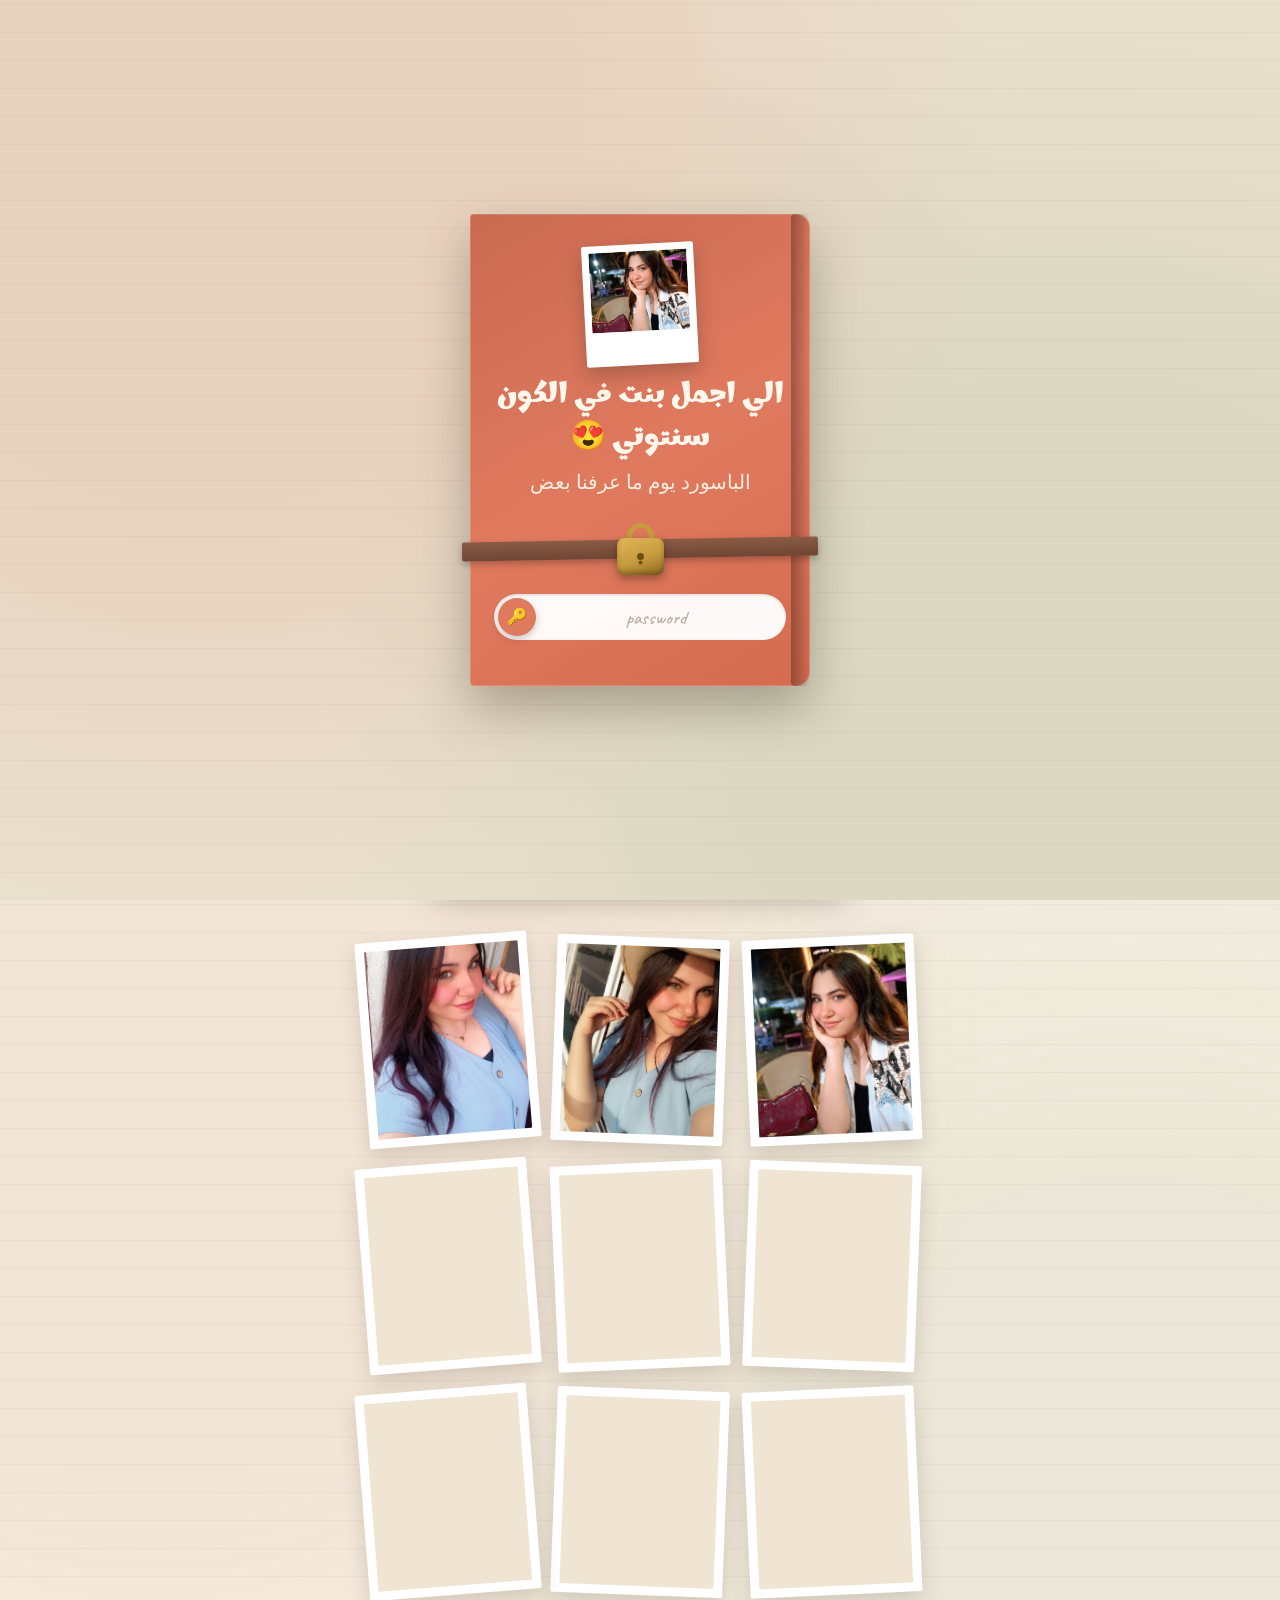
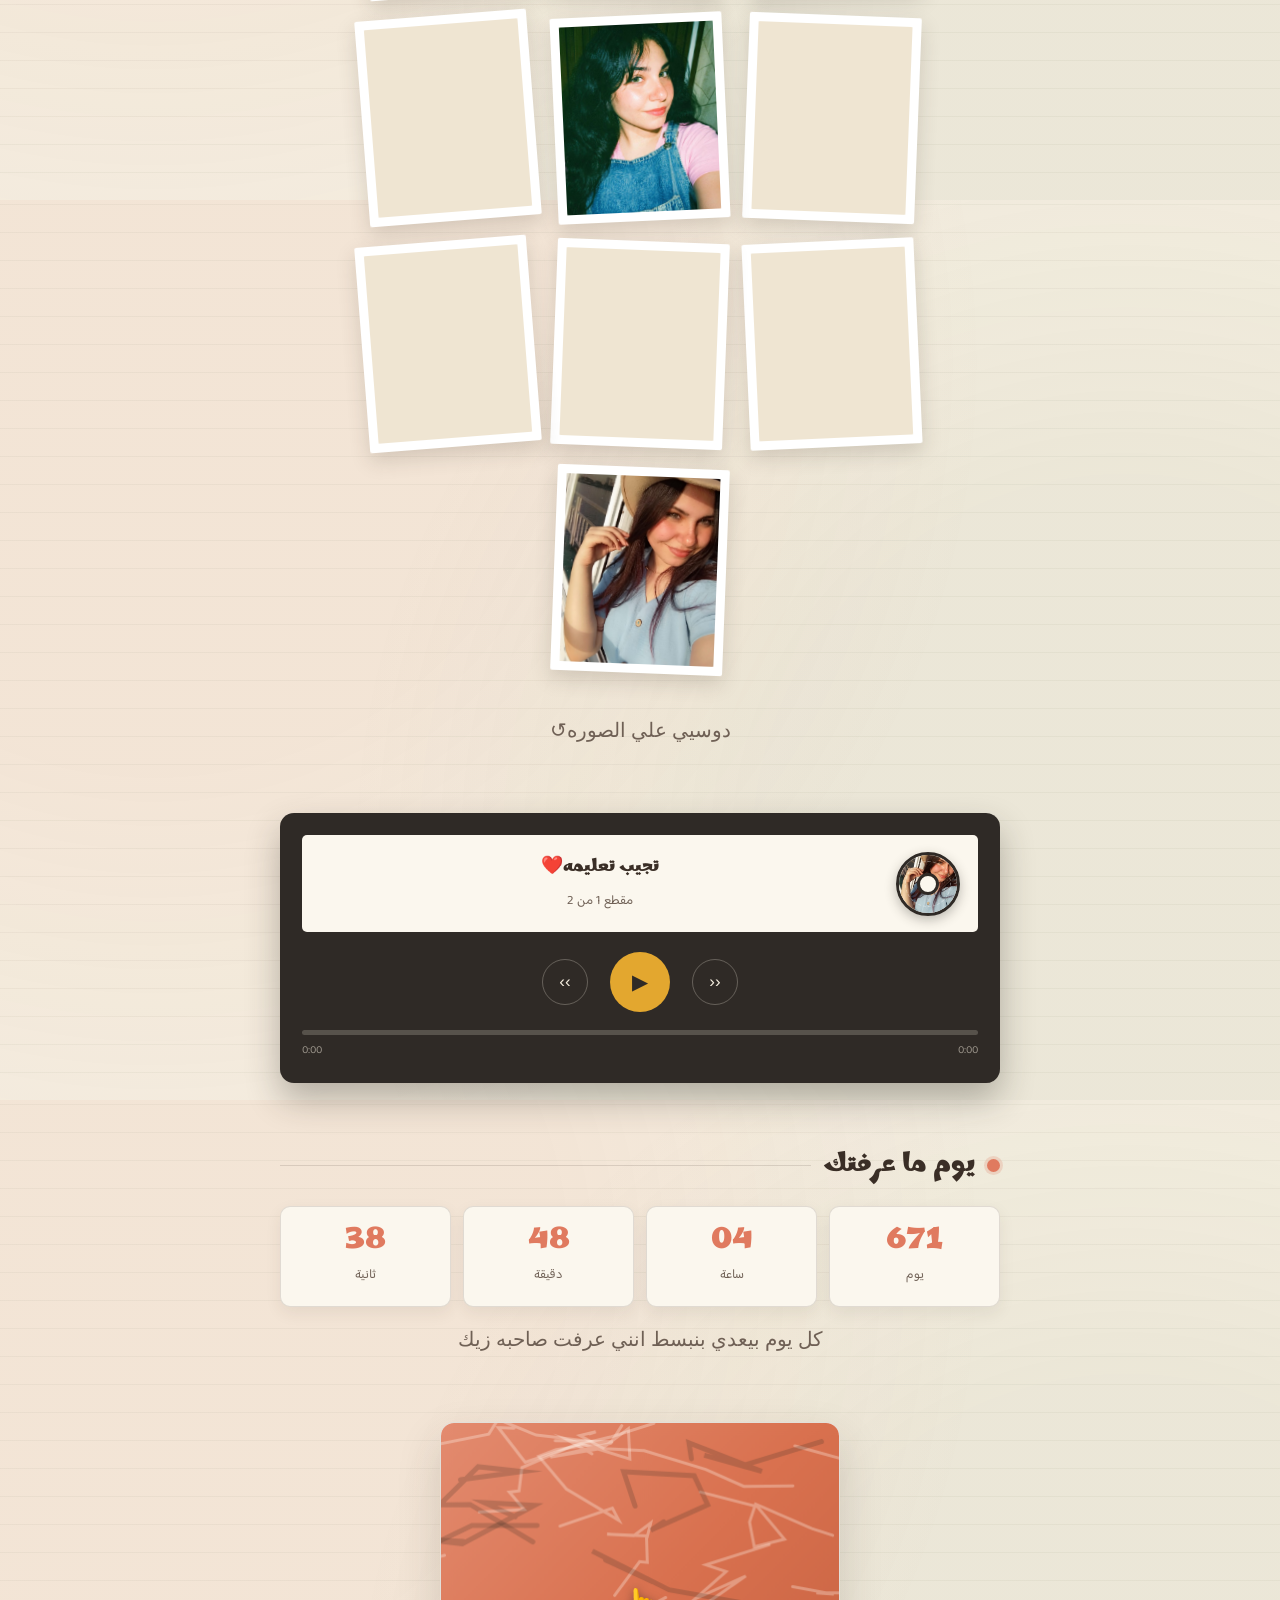
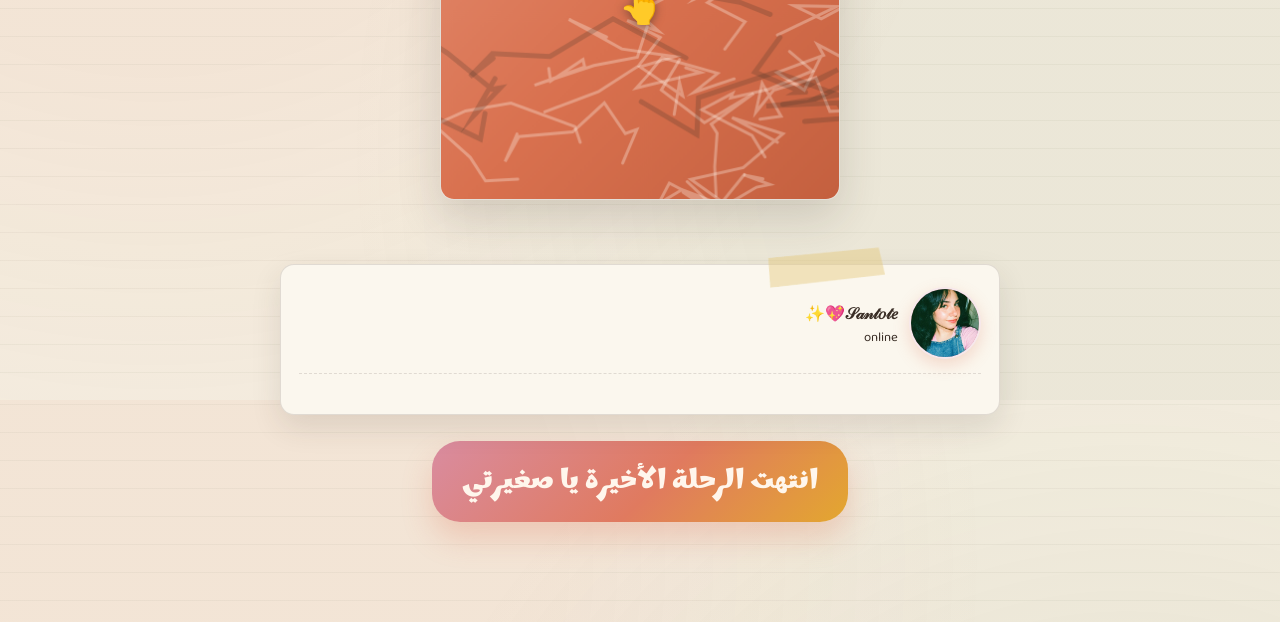
==== commit 56b365a3: "Fix duplicate dSentences script in index.html" ====
--- a/01_yenfa_any_occasion/index.html
+++ b/01_yenfa_any_occasion/index.html
@@ -640,7 +640,7 @@
 <script nonce="sRBur-1zJZ3e94o8QyBXoQ" type="application/json" id="dPhotoCaps">["بحبك","يا","اغلي حاجه","في حياتي كلها","محدش","بيختار حظه","بس انا","حظي كله","خلص","لما اخترتك","ربنا يخليكي","ليا ياحياتي💖","انتي هي","اجمل حاجه","خلقها","ربنا","وهتفضلي","دايما","اجمل","سنتوتي💖💖💖"]</script>
 <script nonce="sRBur-1zJZ3e94o8QyBXoQ" type="application/json" id="dPhotoDates">["", "", "", "", "", "", "", "", "", "", "", "", "", "", "", "", "", "", "", ""]</script>
 <script nonce="sRBur-1zJZ3e94o8QyBXoQ" type="application/json" id="dCaptions">[{"date": "3-2-2025", "text": "يوم ما عرفتك وكان احلي يوم في حياتي"}, {"date": " 2025-4-1", "text": "اكثر يوم حسيت انك بجد اقرب حدا ليا"}, {"date": "2026-03-30", "text": "يوم تحفه مستحيل انساه😆"}, {"date": "2025-2-5", "text": "يوم اكتشفت ان بجد وجودك بيهونه عليا اي حاجة"}]</script>
-<script nonce="sRBur-1zJZ3e94o8QyBXoQ" type="application/json" id="dSentences">["💖ازيك ياروحي ", "وحشتيني اوي ", "> كنت بفكر فيكي ياحبيتبي تعرفي اني اجمل حد في حياني💖💖", "هيي بجد وانت كمان اجمل حد عرفته يا مدموديي😍 "]</script>
+<script nonce="sRBur-1zJZ3e94o8QyBXoQ" type="application/json" id="dSentences">["💖ازيك ياروحي ", "وحشتيني اوي ", "> كنت بفكر فيكي ياحبيتبي تعرفي انك بجد اجمل حد في حياني💖💖", "هيي بجد وانت كمان اجمل حد عرفته يا مدموديي😍 "]</script>
 <script nonce="sRBur-1zJZ3e94o8QyBXoQ" type="application/json" id="dSongUrls">["external_assets/1022ebddae23.mp3", "external_assets/50b6b6bee0de.mp3"]</script>
 <script nonce="sRBur-1zJZ3e94o8QyBXoQ" type="application/json" id="dSongNames">["تجيب تعليمه❤️", "❤️"]</script>
 <script nonce="sRBur-1zJZ3e94o8QyBXoQ" type="application/json" id="dMeta">{"badge": "بحبككك", "title": "انا و سنتوت "}</script>
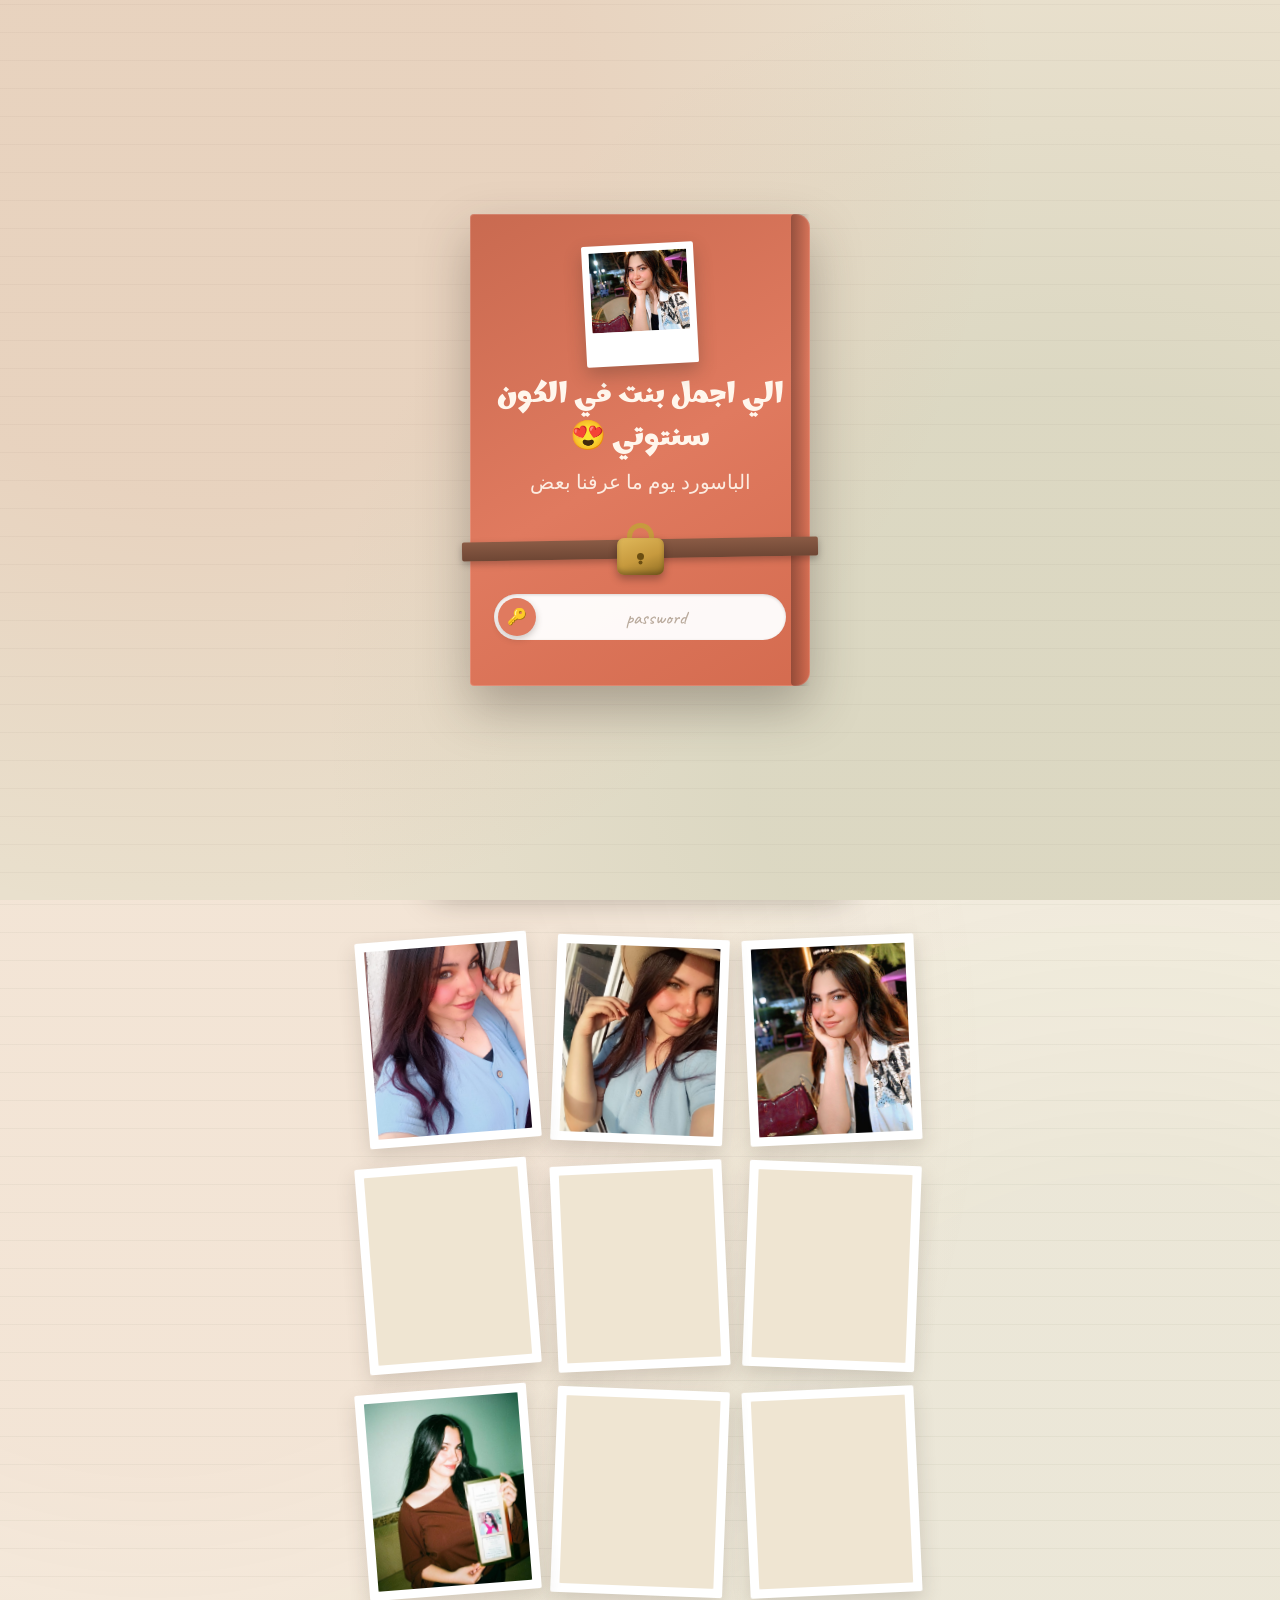
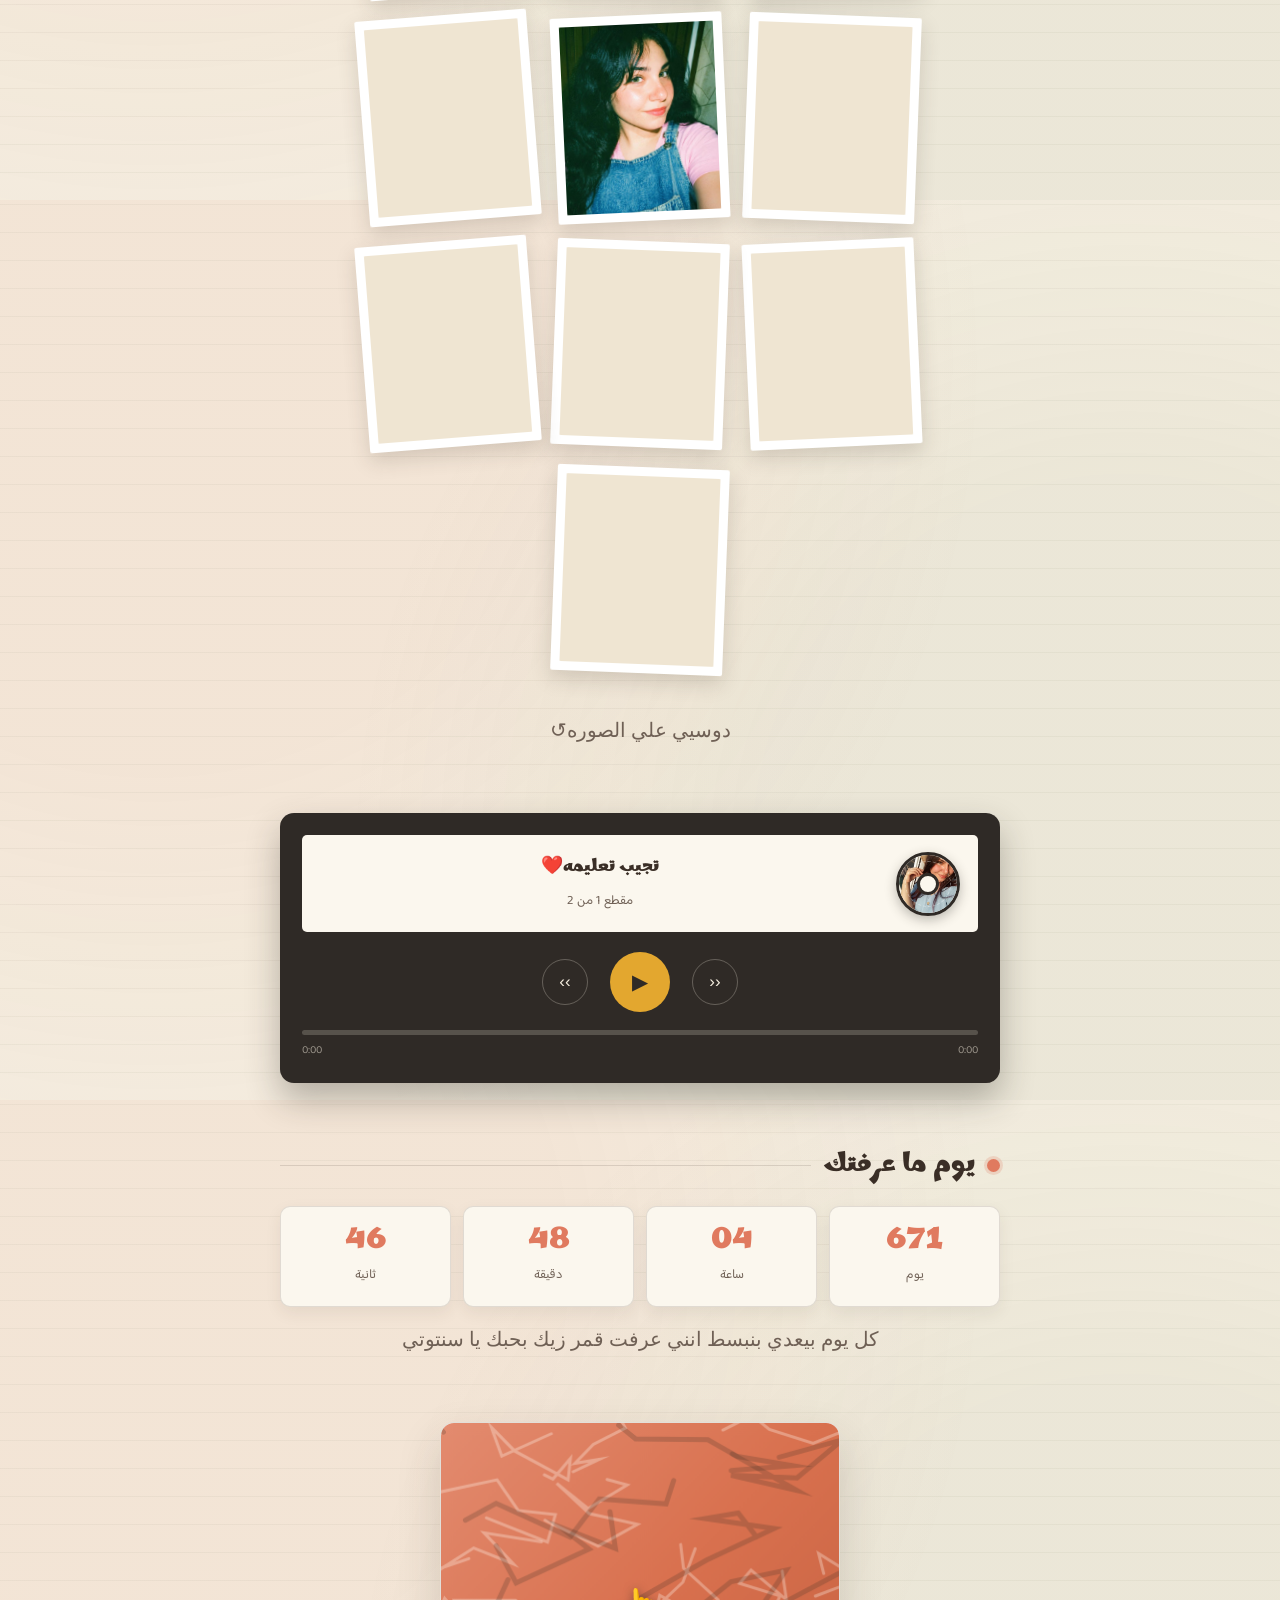
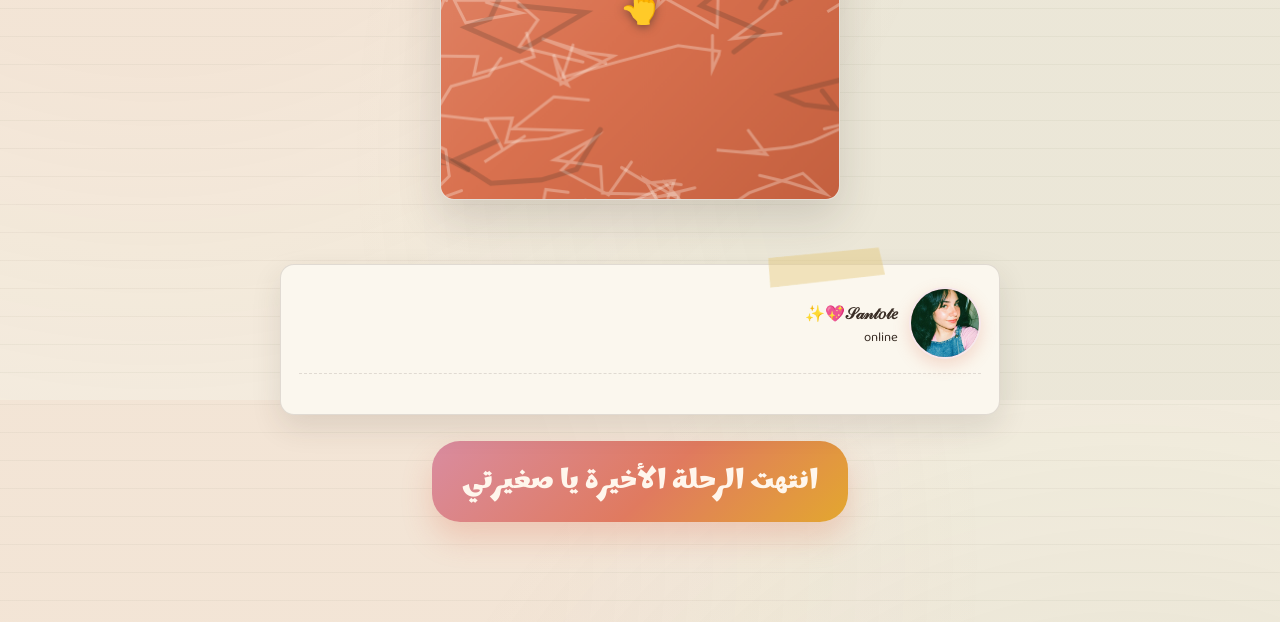
==== commit 9c6dad8e: "Update hint text in index.html" ====
--- a/01_yenfa_any_occasion/index.html
+++ b/01_yenfa_any_occasion/index.html
@@ -528,7 +528,7 @@
       <div><b id="s">0</b><small>ثانية</small></div>
     </div>
     
-    <p class="hint" style="margin-top:14px">كل يوم بيعدي بنبسط انني عرفت صاحبه زيك</p>
+    <p class="hint" style="margin-top:14px">كل يوم بيعدي بنبسط انني عرفت قمر  زيك بحبك يا سنتوتي</p>
     
   </section>
   
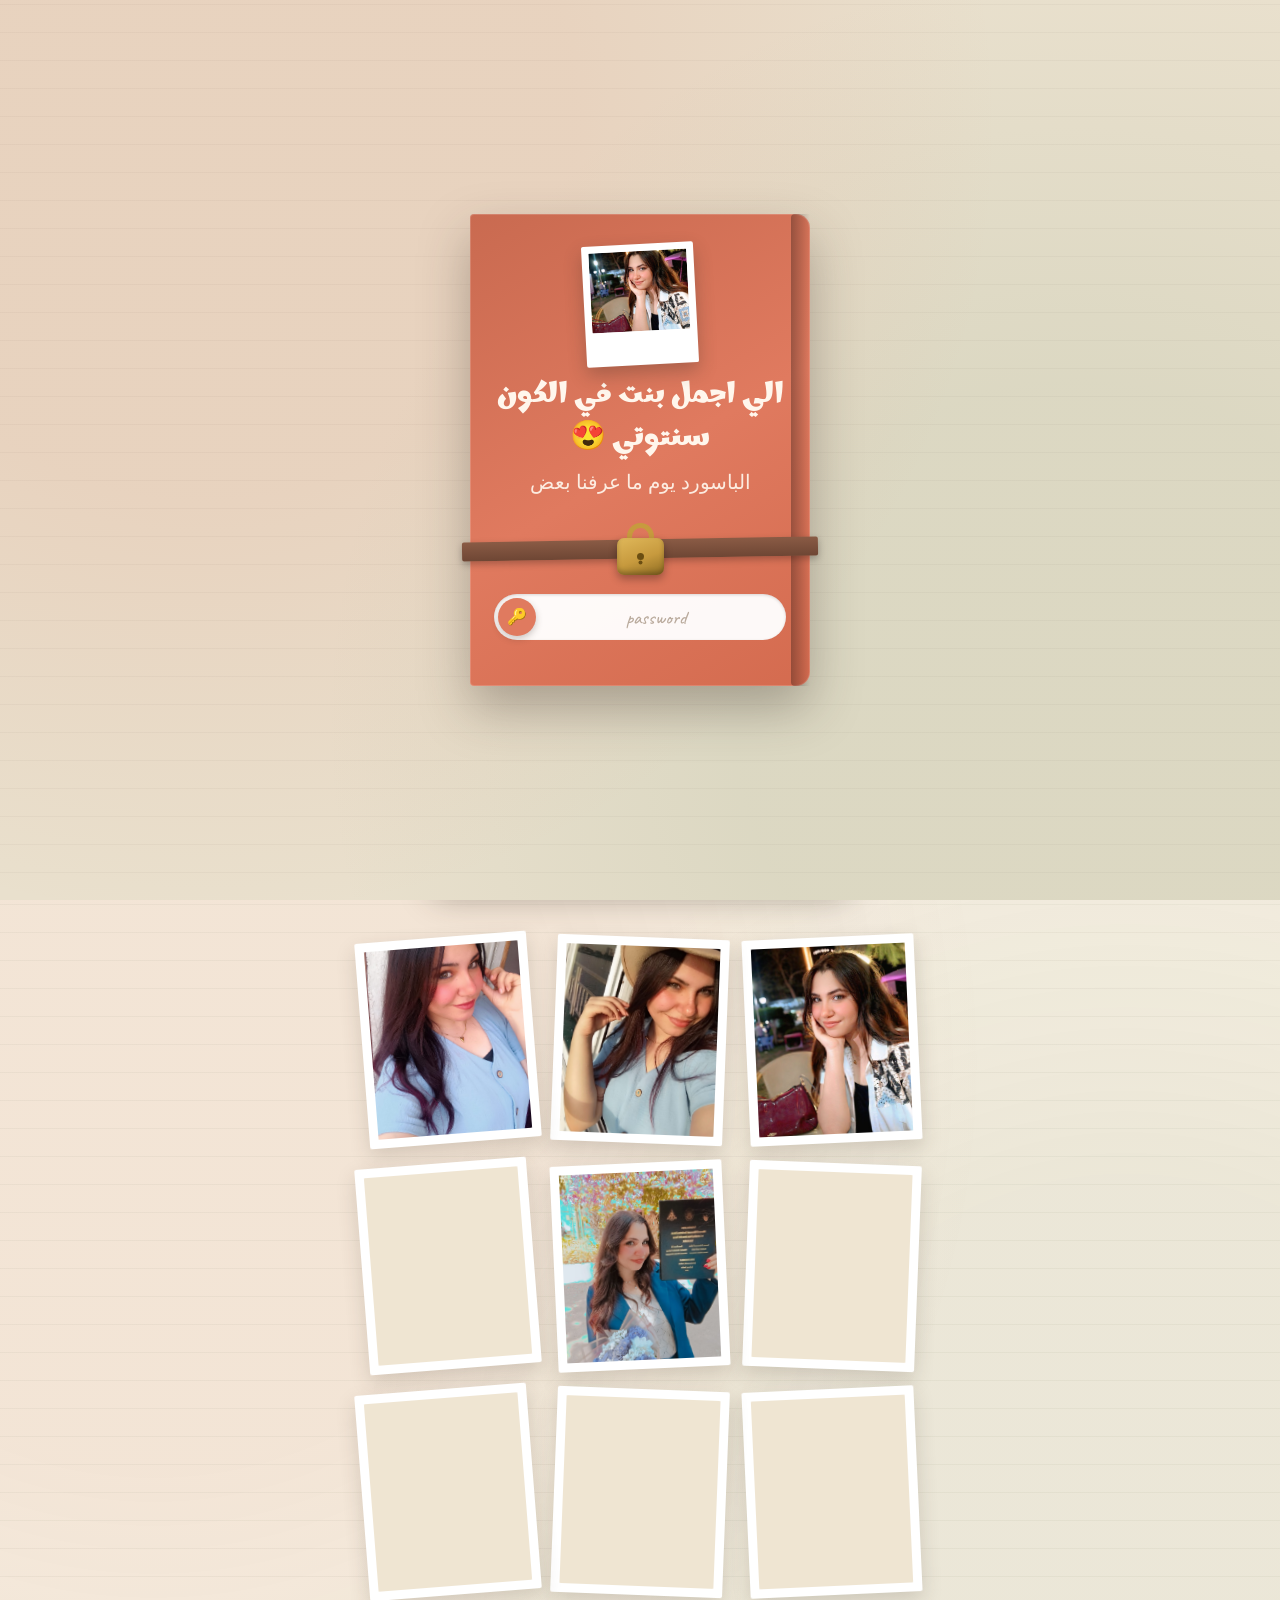
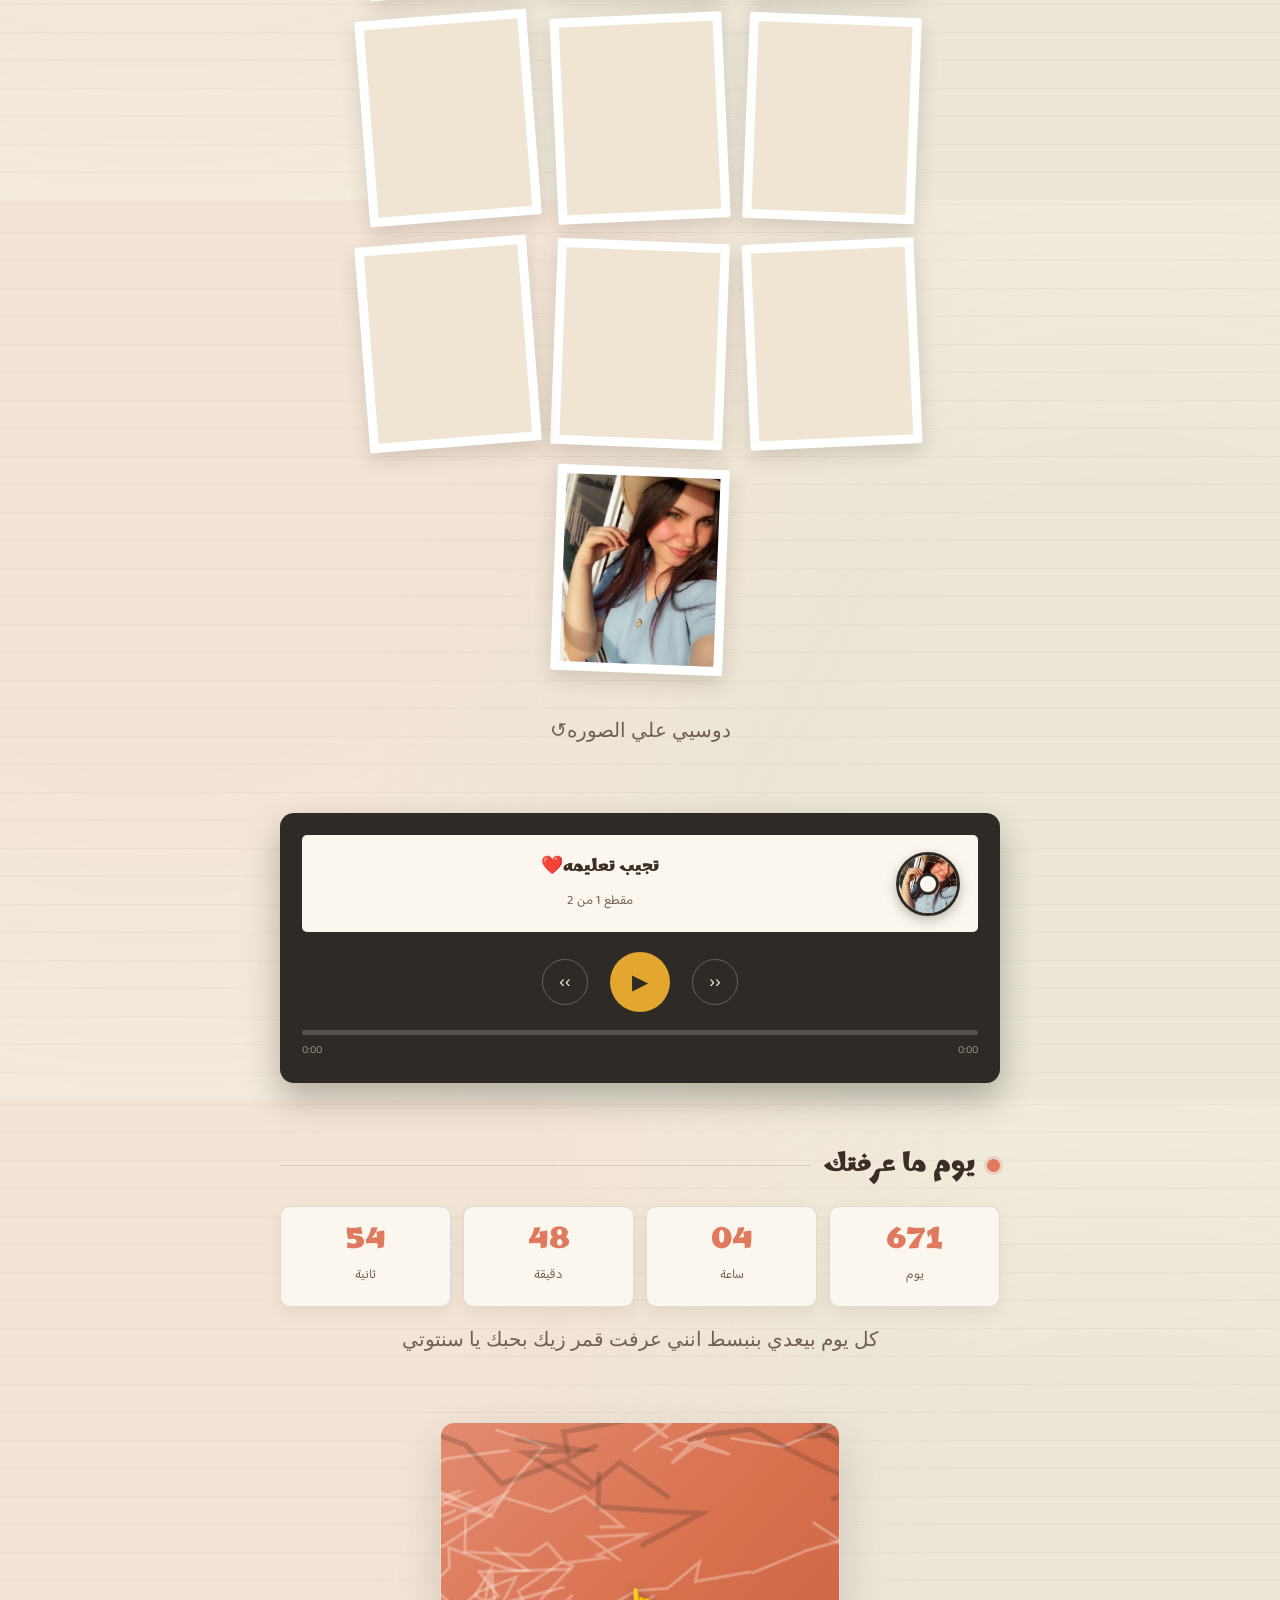
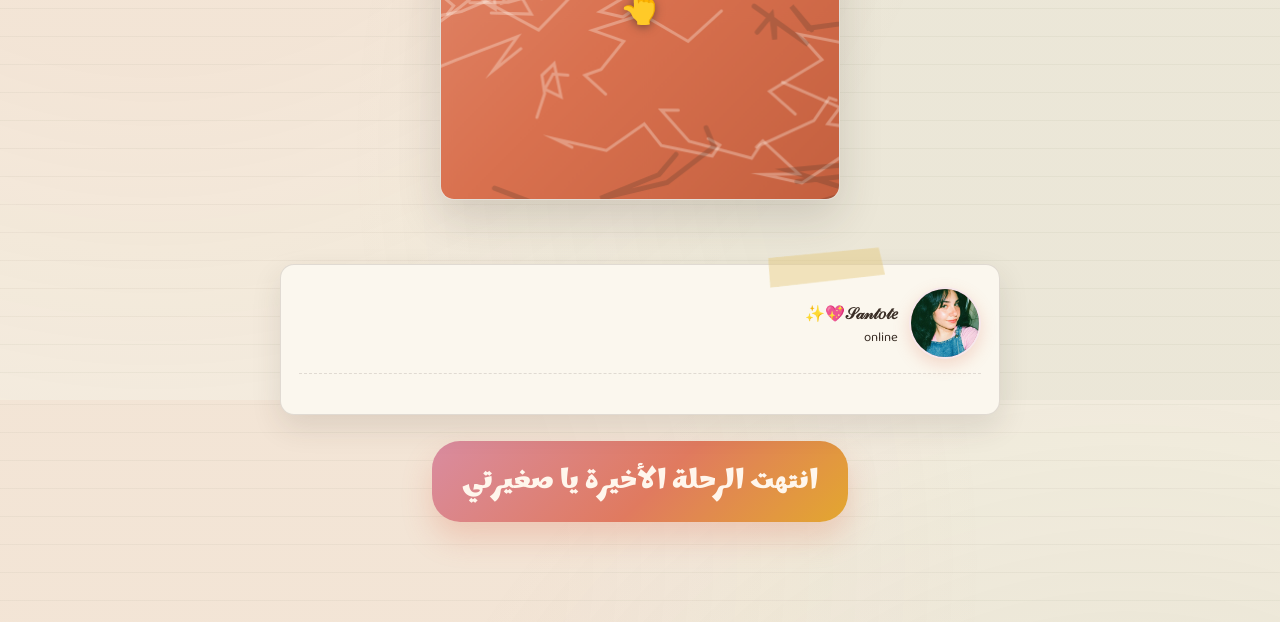
==== commit 60cfec55: "Update JSON scripts in index.html" ====
--- a/01_yenfa_any_occasion/index.html
+++ b/01_yenfa_any_occasion/index.html
@@ -640,7 +640,7 @@
 <script nonce="sRBur-1zJZ3e94o8QyBXoQ" type="application/json" id="dPhotoCaps">["بحبك","يا","اغلي حاجه","في حياتي كلها","محدش","بيختار حظه","بس انا","حظي كله","خلص","لما اخترتك","ربنا يخليكي","ليا ياحياتي💖","انتي هي","اجمل حاجه","خلقها","ربنا","وهتفضلي","دايما","اجمل","سنتوتي💖💖💖"]</script>
 <script nonce="sRBur-1zJZ3e94o8QyBXoQ" type="application/json" id="dPhotoDates">["", "", "", "", "", "", "", "", "", "", "", "", "", "", "", "", "", "", "", ""]</script>
 <script nonce="sRBur-1zJZ3e94o8QyBXoQ" type="application/json" id="dCaptions">[{"date": "3-2-2025", "text": "يوم ما عرفتك وكان احلي يوم في حياتي"}, {"date": " 2025-4-1", "text": "اكثر يوم حسيت انك بجد اقرب حدا ليا"}, {"date": "2026-03-30", "text": "يوم تحفه مستحيل انساه😆"}, {"date": "2025-2-5", "text": "يوم اكتشفت ان بجد وجودك بيهونه عليا اي حاجة"}]</script>
-<script nonce="sRBur-1zJZ3e94o8QyBXoQ" type="application/json" id="dSentences">["💖ازيك ياروحي ", "وحشتيني اوي ", "> كنت بفكر فيكي ياحبيتبي تعرفي انك بجد اجمل حد في حياني💖💖", "هيي بجد وانت كمان اجمل حد عرفته يا مدموديي😍 "]</script>
+<script nonce="sRBur-1zJZ3e94o8QyBXoQ" type="application/json" id="dSentences">["💖ازيك ياروح قلبي ", "وحشتيني اوي ", "> كنت بفكر فيكي ياحبيتبي تعرفي انك بجد اجمل حد في حياتي💖💖", "هيي بجد وانت كمان اجمل حد عرفته يا مدموديي😍 "]</script>
 <script nonce="sRBur-1zJZ3e94o8QyBXoQ" type="application/json" id="dSongUrls">["external_assets/1022ebddae23.mp3", "external_assets/50b6b6bee0de.mp3"]</script>
 <script nonce="sRBur-1zJZ3e94o8QyBXoQ" type="application/json" id="dSongNames">["تجيب تعليمه❤️", "❤️"]</script>
 <script nonce="sRBur-1zJZ3e94o8QyBXoQ" type="application/json" id="dMeta">{"badge": "بحبككك", "title": "انا و سنتوت "}</script>
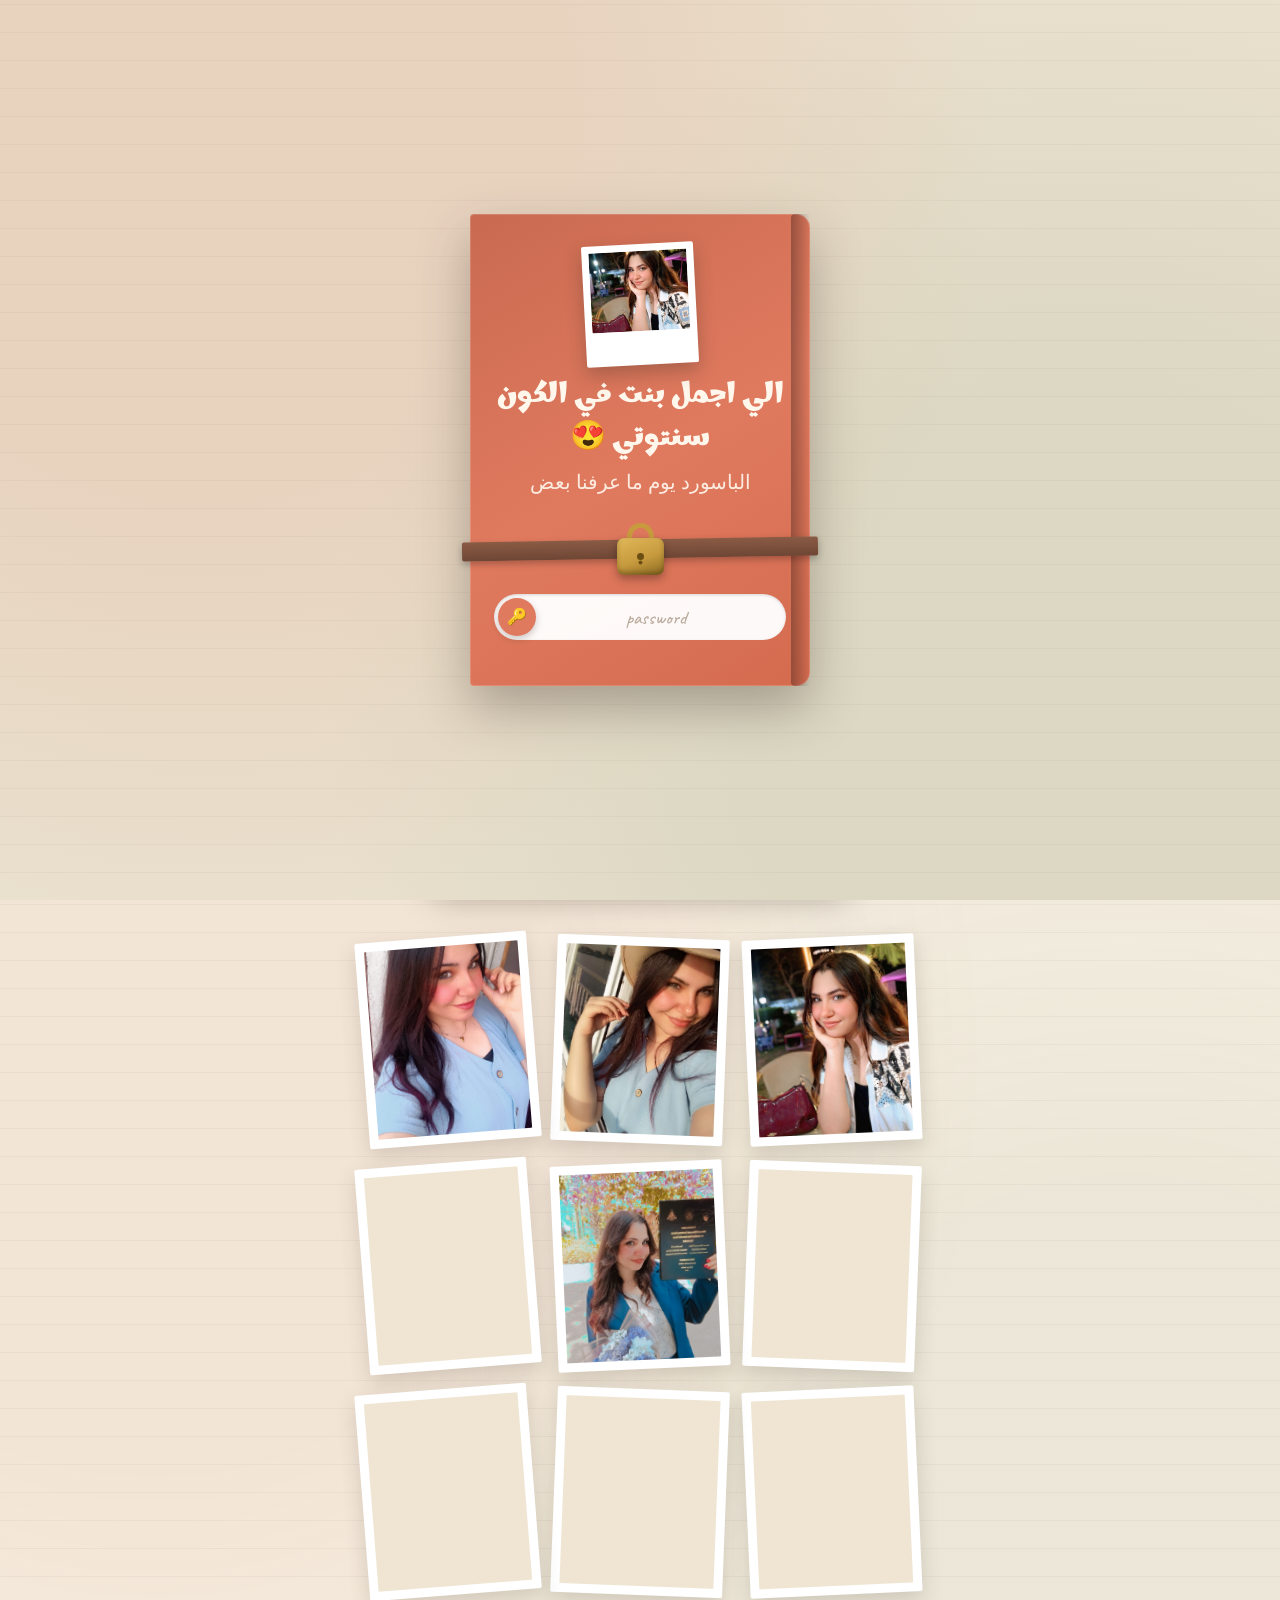
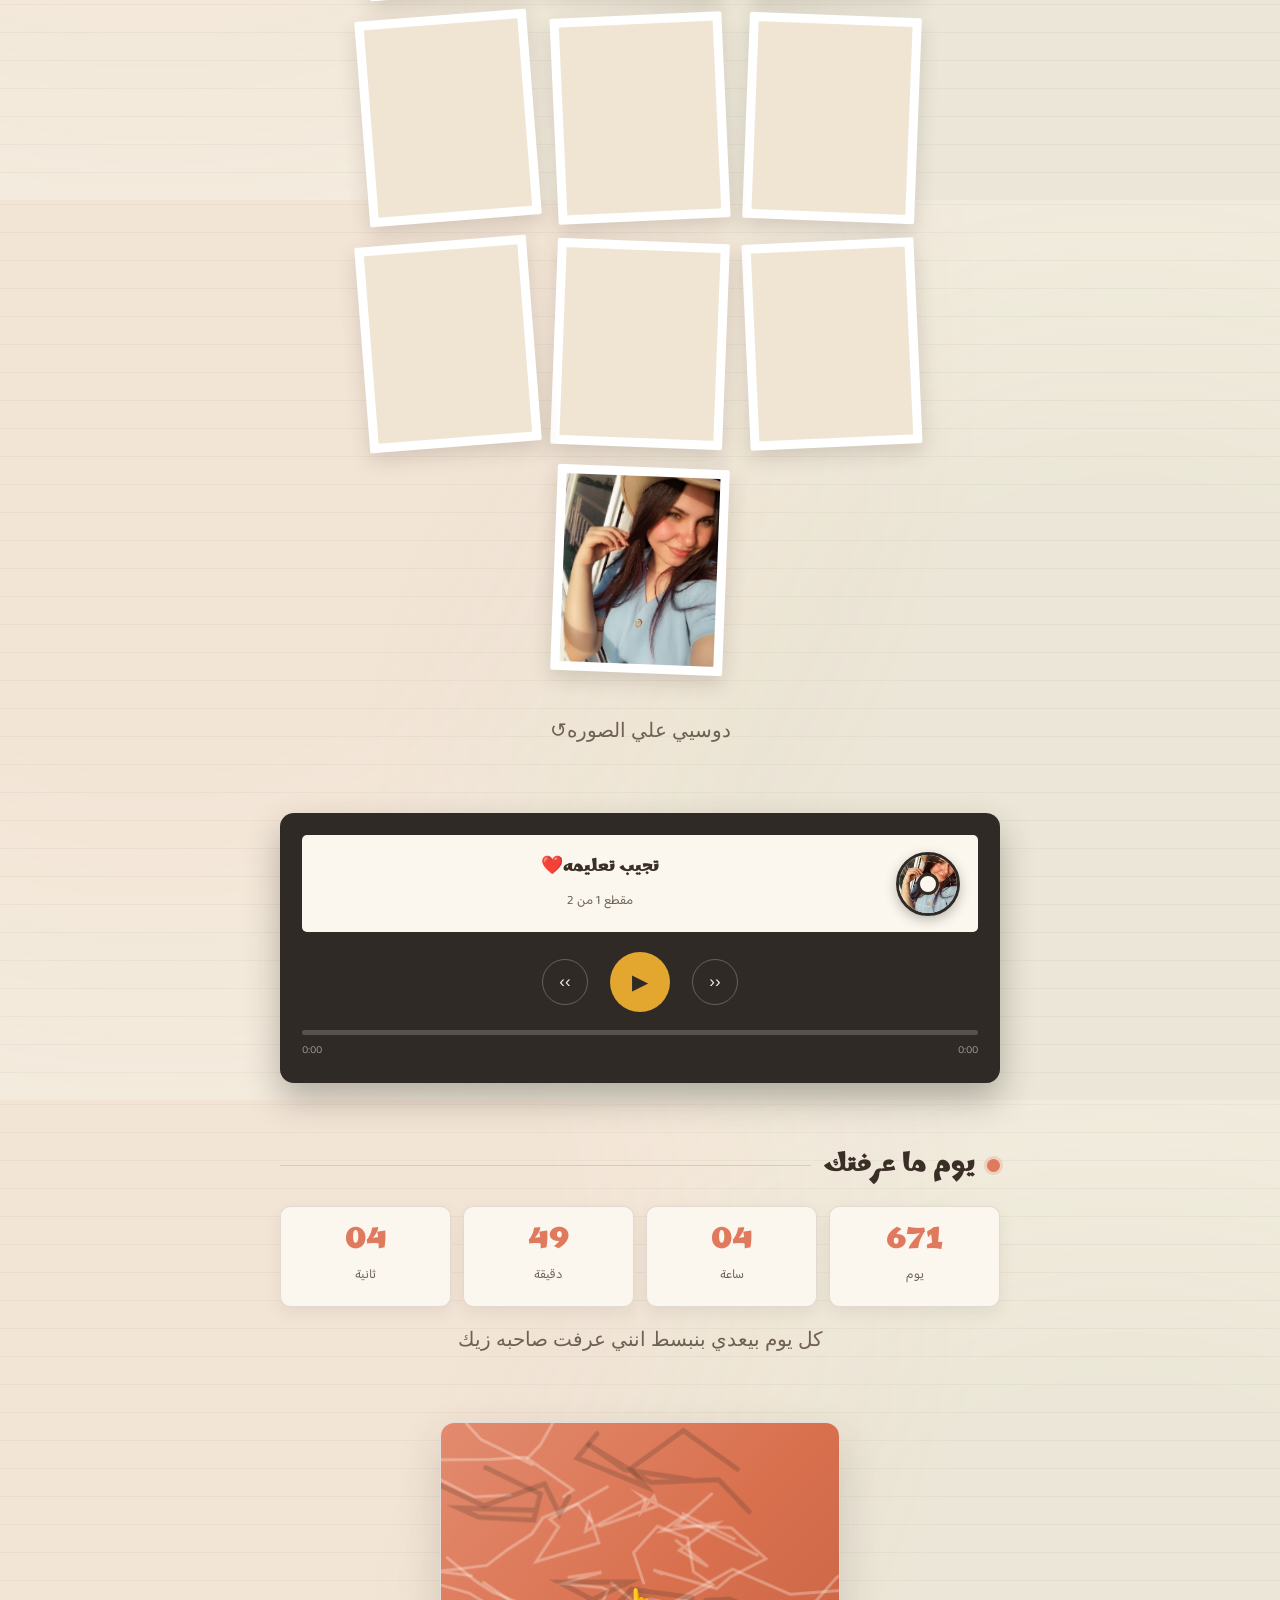
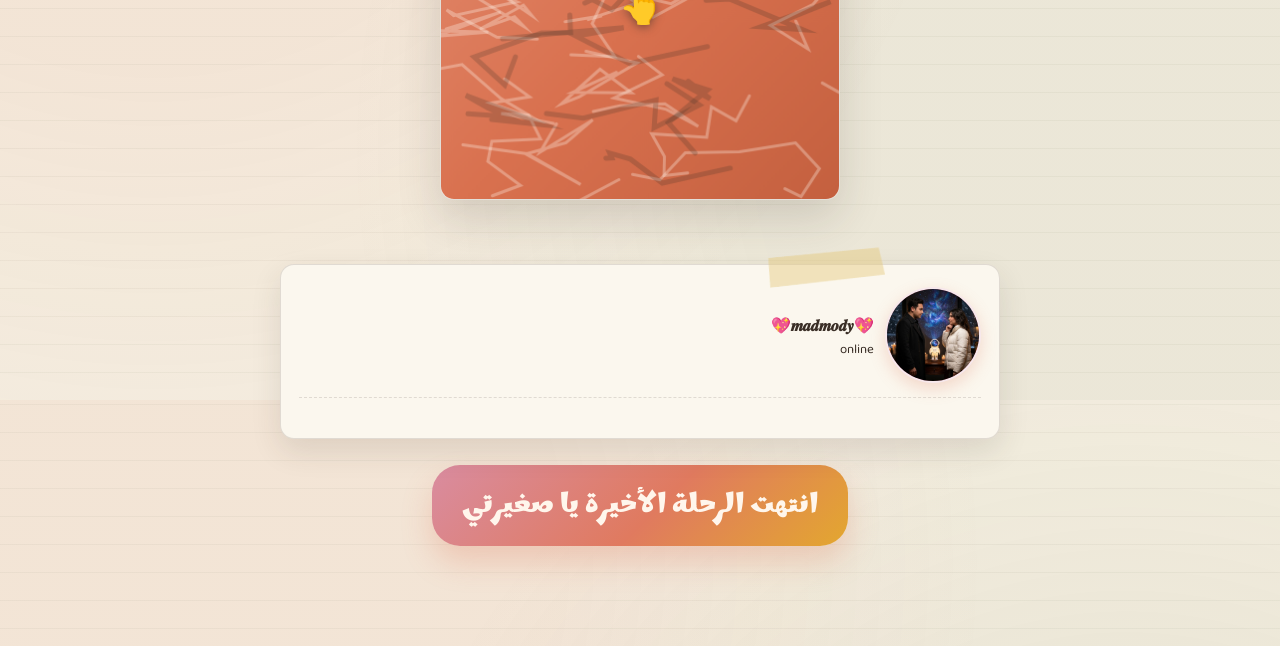
==== commit 84a5e86d: "Add files via upload" ====
--- a/01_yenfa_any_occasion/index.html
+++ b/01_yenfa_any_occasion/index.html
@@ -189,18 +189,25 @@
 
 /* ===== chat ===== */
 .chat{background:var(--card);border:1px solid var(--line);border-radius:14px;
-  padding:22px 18px;box-shadow:0 12px 30px rgba(58,46,38,.12);position:relative}
+  padding:22px 18px;box-shadow:0 12px 30px rgba(58,46,38,.12);position:relative;
+  max-width:840px;margin:0 auto}
 .chat-top{display:flex;align-items:center;gap:11px;padding-bottom:14px;
   border-bottom:1px dashed var(--line);margin-bottom:18px}
-.av{width:72px;height:72px;border-radius:50%;background:var(--rose);color:#fff;
+.av{width:96px;height:96px;border-radius:50%;background:var(--rose);color:#fff;
   display:flex;align-items:center;justify-content:center;font-family:"Marhey";font-size:17px;
   overflow:hidden;border:2px solid rgba(255,255,255,.8);box-shadow:0 6px 16px rgba(224,122,95,.25)}
 .av img{width:100%;height:100%;object-fit:cover;display:block}
 .chat-top b{font-weight:600;font-size:16px}
 .chat-top small{display:block;color=var(--sage);font-size:13px;line-height:1.2}
+.msg-row{display:flex;align-items:flex-end;gap:10px;margin-bottom:11px}
+.msg-row.me{justify-content:flex-end}
+.msg-thumb{width:52px;height:52px;min-width:52px;border-radius:50%;
+  object-fit:cover;border:2px solid rgba(255,255,255,.75);
+  box-shadow:0 6px 14px rgba(58,46,38,.12);background:var(--paper-2)}
 .msg{max-width:78%;padding:11px 17px;border-radius:20px 20px 20px 5px;
-  background:var(--paper-2);margin-bottom:11px;font-size:16px;line-height:1.6;
-  opacity:0;transform:translateY(14px);transition:opacity .45s,transform .45s}
+  background:var(--paper-2);font-size:16px;line-height:1.6;
+  opacity:0;transform:translateY(14px);transition:opacity .45s,transform .45s;
+  word-break:break-word}
 .msg.on{opacity:1;transform:none}
 .msg.me{margin-right:auto;margin-left:0;background:var(--coral);color:#fff;
   border-radius:20px 20px 5px 20px}
@@ -212,6 +219,14 @@
 .typing i:nth-child(3){animation-delay:.32s}
 @keyframes bob{0%,60%,100%{opacity:.28;transform:translateY(0)}30%{opacity:1;transform:translateY(-5px)}}
 .hidden{display:none}
+
+@media (max-width:520px){
+  .chat{padding:18px 14px}
+  .chat-top .av{width:78px;height:78px}
+  .msg-row{gap:8px}
+  .msg-thumb{width:42px;height:42px;min-width:42px}
+  .msg{max-width:82%;font-size:15px}
+}
 
 /* ===== polaroids ===== */
 .scatter{display:flex;flex-wrap:wrap;gap:20px;justify-content:center;padding-top:8px}
@@ -528,7 +543,7 @@
       <div><b id="s">0</b><small>ثانية</small></div>
     </div>
     
-    <p class="hint" style="margin-top:14px">كل يوم بيعدي بنبسط انني عرفت قمر  زيك بحبك يا سنتوتي</p>
+    <p class="hint" style="margin-top:14px">كل يوم بيعدي بنبسط انني عرفت صاحبه زيك</p>
     
   </section>
   
@@ -558,9 +573,10 @@
     <div class="chat" id="chat">
       <span class="tape" style="top:-13px;right:16%;transform:rotate(-6deg)"></span>
       <div class="chat-top">
-        <div class="av"><img src="external_assets/89b13782e983.jpg" alt="B" referrerpolicy="no-referrer"></div>
+        <div class="av"><img src="external_assets/gg.jpg" alt="B" referrerpolicy="no-referrer"></div>
         <div>
-          <b>𝒮𝒶𝓃𝓉𝑜𝓉𝑒💖✨</b>
+          <b>💖𝒎𝒂𝒅𝒎𝒐𝒅𝒚💖</b>
+          
           <small>online </small>
         </div>
       </div>
@@ -640,7 +656,7 @@
 <script nonce="sRBur-1zJZ3e94o8QyBXoQ" type="application/json" id="dPhotoCaps">["بحبك","يا","اغلي حاجه","في حياتي كلها","محدش","بيختار حظه","بس انا","حظي كله","خلص","لما اخترتك","ربنا يخليكي","ليا ياحياتي💖","انتي هي","اجمل حاجه","خلقها","ربنا","وهتفضلي","دايما","اجمل","سنتوتي💖💖💖"]</script>
 <script nonce="sRBur-1zJZ3e94o8QyBXoQ" type="application/json" id="dPhotoDates">["", "", "", "", "", "", "", "", "", "", "", "", "", "", "", "", "", "", "", ""]</script>
 <script nonce="sRBur-1zJZ3e94o8QyBXoQ" type="application/json" id="dCaptions">[{"date": "3-2-2025", "text": "يوم ما عرفتك وكان احلي يوم في حياتي"}, {"date": " 2025-4-1", "text": "اكثر يوم حسيت انك بجد اقرب حدا ليا"}, {"date": "2026-03-30", "text": "يوم تحفه مستحيل انساه😆"}, {"date": "2025-2-5", "text": "يوم اكتشفت ان بجد وجودك بيهونه عليا اي حاجة"}]</script>
-<script nonce="sRBur-1zJZ3e94o8QyBXoQ" type="application/json" id="dSentences">["💖ازيك ياروح قلبي ", "وحشتيني اوي ", "> كنت بفكر فيكي ياحبيتبي تعرفي انك بجد اجمل حد في حياتي💖💖", "هيي بجد وانت كمان اجمل حد عرفته يا مدموديي😍 "]</script>
+<script nonce="sRBur-1zJZ3e94o8QyBXoQ" type="application/json" id="dSentences">["💖 ازيك ياروح قلبي وحشتيني يابطتي ", "كل سنه وانت طيبه ياصغيرتي💖💖 ", "> وانت طيب ياحبيبي تعرف إنك بجد اجمل حد في حياتي يا مدمودي💘😍💖", " بجد وانت كمان اجمل حد عرفته يا سنتوتي 😂💓 "]</script>
 <script nonce="sRBur-1zJZ3e94o8QyBXoQ" type="application/json" id="dSongUrls">["external_assets/1022ebddae23.mp3", "external_assets/50b6b6bee0de.mp3"]</script>
 <script nonce="sRBur-1zJZ3e94o8QyBXoQ" type="application/json" id="dSongNames">["تجيب تعليمه❤️", "❤️"]</script>
 <script nonce="sRBur-1zJZ3e94o8QyBXoQ" type="application/json" id="dMeta">{"badge": "بحبككك", "title": "انا و سنتوت "}</script>
@@ -775,7 +791,7 @@
       var it=document.createElement('div');
       it.className='j-item';
       it.innerHTML='<div class="j-card"><span class="j-text"></span>'+
-        (dt?'<div class="j-date">📅 <span></span></div>':'')+'</div>';
+        (dt?'<div class="j-date"> 📅 <span></span></div>':'')+'</div>';
       var tx=it.querySelector('.j-text');
       var words=String(txt).trim().split(/\s+/);
       words.forEach(function(w,k){
@@ -873,22 +889,60 @@
 
   var stream=$('stream'), ci=0, chatStarted=false;
   if(stream && SENTS.length){
+    var thumbMap = {
+      "💖 ازيك ياروح قلبي وحشتيني يابطتي ": "external_assets/gg.jpg",
+      "كل سنه وانت طيبه ياصغيرتي💖💖 ": "external_assets/gg.jpg",
+      "وانت طيب ياحبيبي تعرف إنك بجد اجمل حد في حياتي يا مدمودي💘😍💖": "external_assets/89b13782e983.jpg",
+      " بجد وانت كمان اجمل حد عرفته يا سنتوتي 😂💓 ": "external_assets/gg.jpg"
+    };
+
+    function buildMessage(raw, isMe){
+      var t=raw.replace(/^\s*>\s*/, '');
+      var row=document.createElement('div');
+      row.className='msg-row'+(isMe?' me':'');
+
+      if(!isMe){
+        var img=document.createElement('img');
+        img.className='msg-thumb';
+        img.src=thumbMap[t] || 'external_assets/89b13782e983.jpg';
+        img.alt='';
+        img.referrerPolicy='no-referrer';
+        row.appendChild(img);
+      }
+
+      var d=document.createElement('div');
+      d.className='msg'+(isMe?' me':'');
+      d.textContent=t;
+      row.appendChild(d);
+
+      if(isMe){
+        var meThumb=document.createElement('img');
+        meThumb.className='msg-thumb';
+        meThumb.src='external_assets/89b13782e983.jpg';
+        meThumb.alt='';
+        meThumb.referrerPolicy='no-referrer';
+        row.insertBefore(meThumb, d);
+      }
+
+      return row;
+    }
+
     var stepChat=function(){
       if(ci>=SENTS.length)return;
       var raw=String(SENTS[ci]);
       var isMe=/^\s*>/.test(raw);
-      var t=raw.replace(/^\s*>\s*/,'');
-      var typeMs=Math.min(700+t.length*58,3600);
-      var readMs=Math.min(650+t.length*26,2200);
+      var typeMs=Math.min(700+raw.length*58,3600);
+      var readMs=Math.min(650+raw.length*26,2200);
       var typ=document.createElement('div');
       typ.className='typing'+(isMe?' hidden':''); typ.innerHTML='<i></i><i></i><i></i>';
       stream.appendChild(typ);
       setTimeout(function(){
         typ.remove();
-        var d=document.createElement('div');
-        d.className='msg'+(isMe?' me':''); d.textContent=t;
-        stream.appendChild(d);
-        requestAnimationFrame(function(){ d.classList.add('on') });
+        var row=buildMessage(raw, isMe);
+        stream.appendChild(row);
+        requestAnimationFrame(function(){
+          row.querySelector('.msg').classList.add('on');
+        });
         ci++; setTimeout(stepChat,readMs);
       },typeMs);
     };
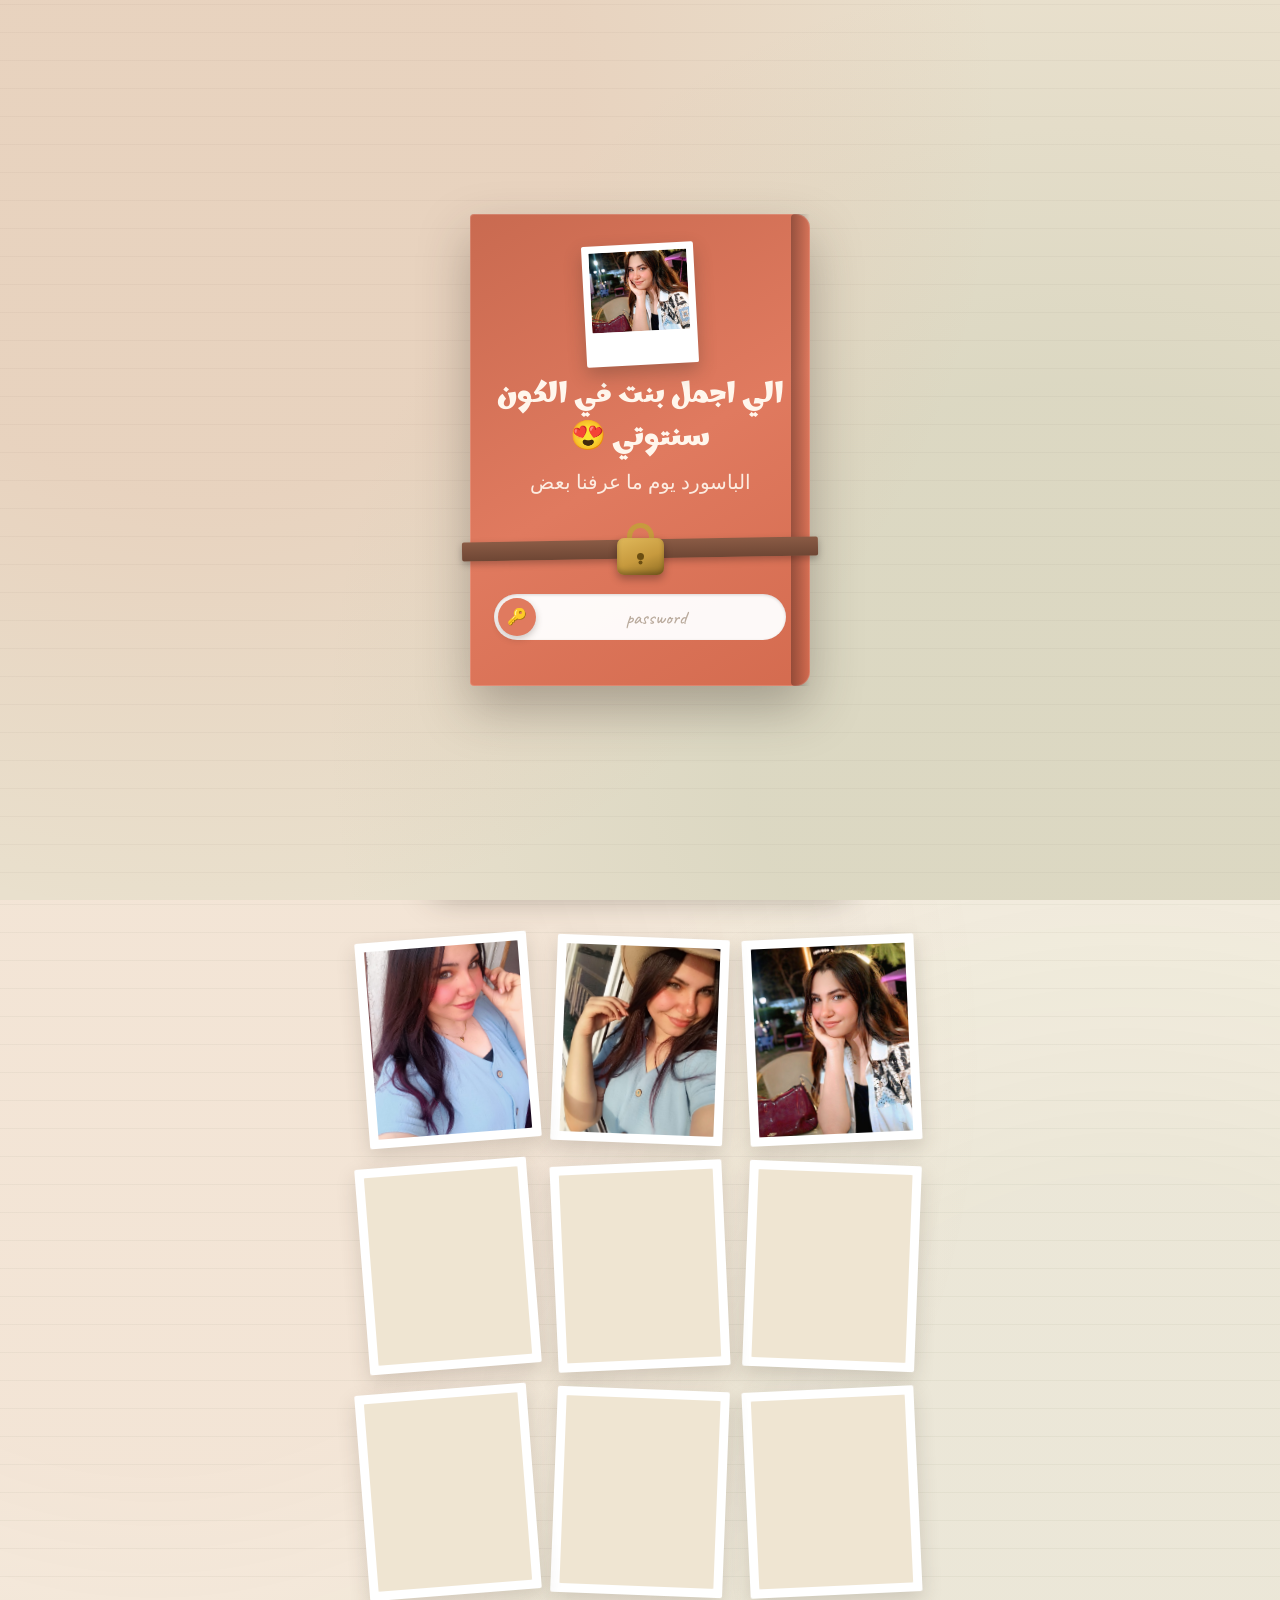
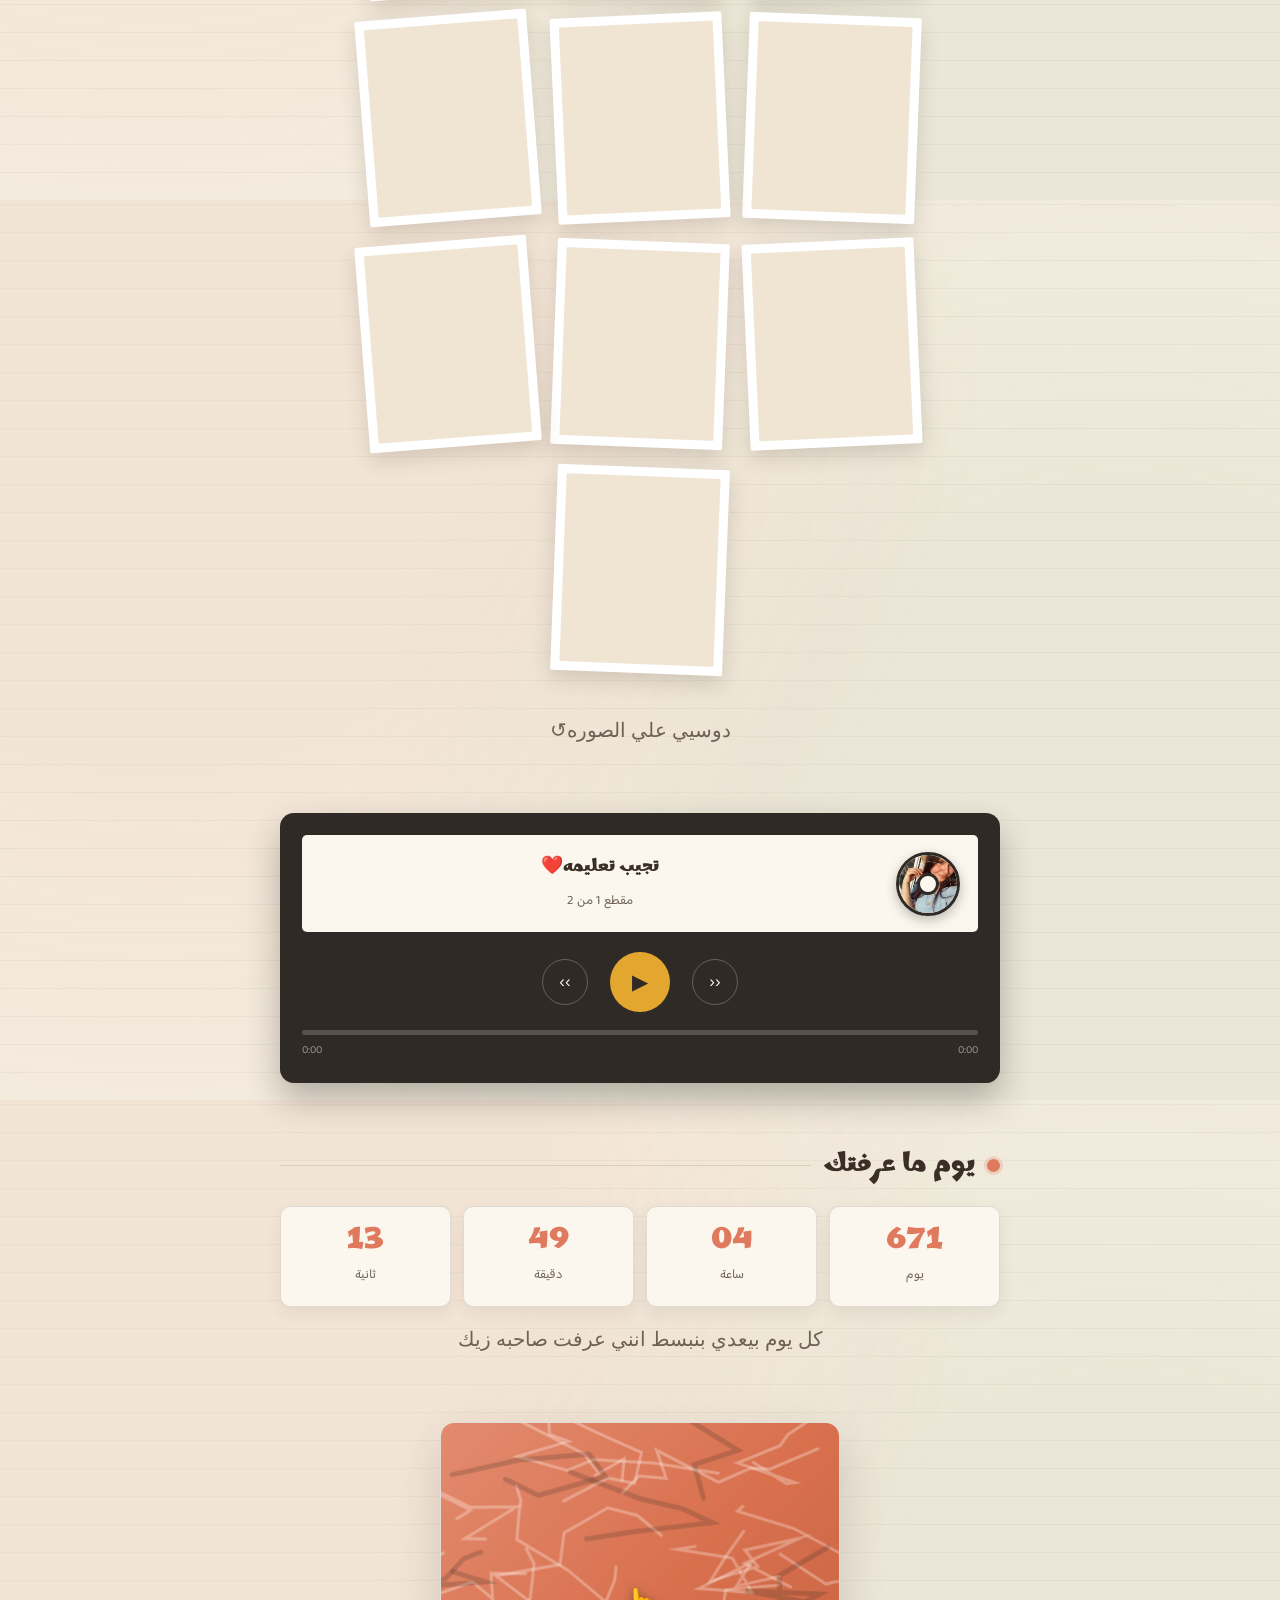
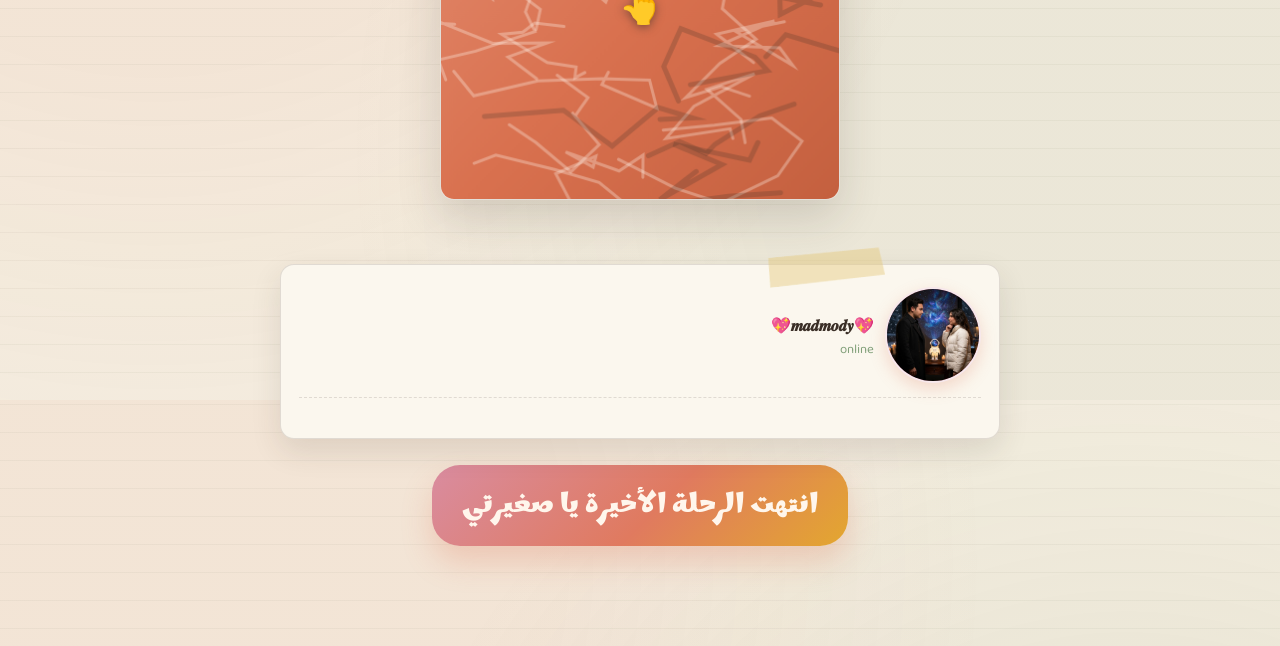
==== commit 17d23aa1: "Adjust chat message alignment and styles" ====
--- a/01_yenfa_any_occasion/index.html
+++ b/01_yenfa_any_occasion/index.html
@@ -198,9 +198,10 @@
   overflow:hidden;border:2px solid rgba(255,255,255,.8);box-shadow:0 6px 16px rgba(224,122,95,.25)}
 .av img{width:100%;height:100%;object-fit:cover;display:block}
 .chat-top b{font-weight:600;font-size:16px}
-.chat-top small{display:block;color=var(--sage);font-size:13px;line-height:1.2}
+.chat-top small{display:block;color:var(--sage);font-size:13px;line-height:1.2}
 .msg-row{display:flex;align-items:flex-end;gap:10px;margin-bottom:11px}
-.msg-row.me{justify-content:flex-end}
+/* الرسالة الثالثة: الأفاتار على الشمال والرسالة على يمينه */
+.msg-row.me{justify-content:flex-start;direction:ltr}
 .msg-thumb{width:52px;height:52px;min-width:52px;border-radius:50%;
   object-fit:cover;border:2px solid rgba(255,255,255,.75);
   box-shadow:0 6px 14px rgba(58,46,38,.12);background:var(--paper-2)}
@@ -209,8 +210,10 @@
   opacity:0;transform:translateY(14px);transition:opacity .45s,transform .45s;
   word-break:break-word}
 .msg.on{opacity:1;transform:none}
-.msg.me{margin-right:auto;margin-left:0;background:var(--coral);color:#fff;
+.msg.me{margin:0;direction:rtl;background:var(--coral);color:#fff;
   border-radius:20px 20px 5px 20px}
+.msg-row.me .msg-thumb{order:0}
+.msg-row.me .msg{order:1}
 .typing{display:flex;gap:5px;padding:14px 18px;width:max-content;
   background:var(--paper-2);border-radius:20px 20px 20px 5px;margin-bottom:11px}
 .typing i{width:7px;height:7px;border-radius:50%;background:var(--ink-soft);
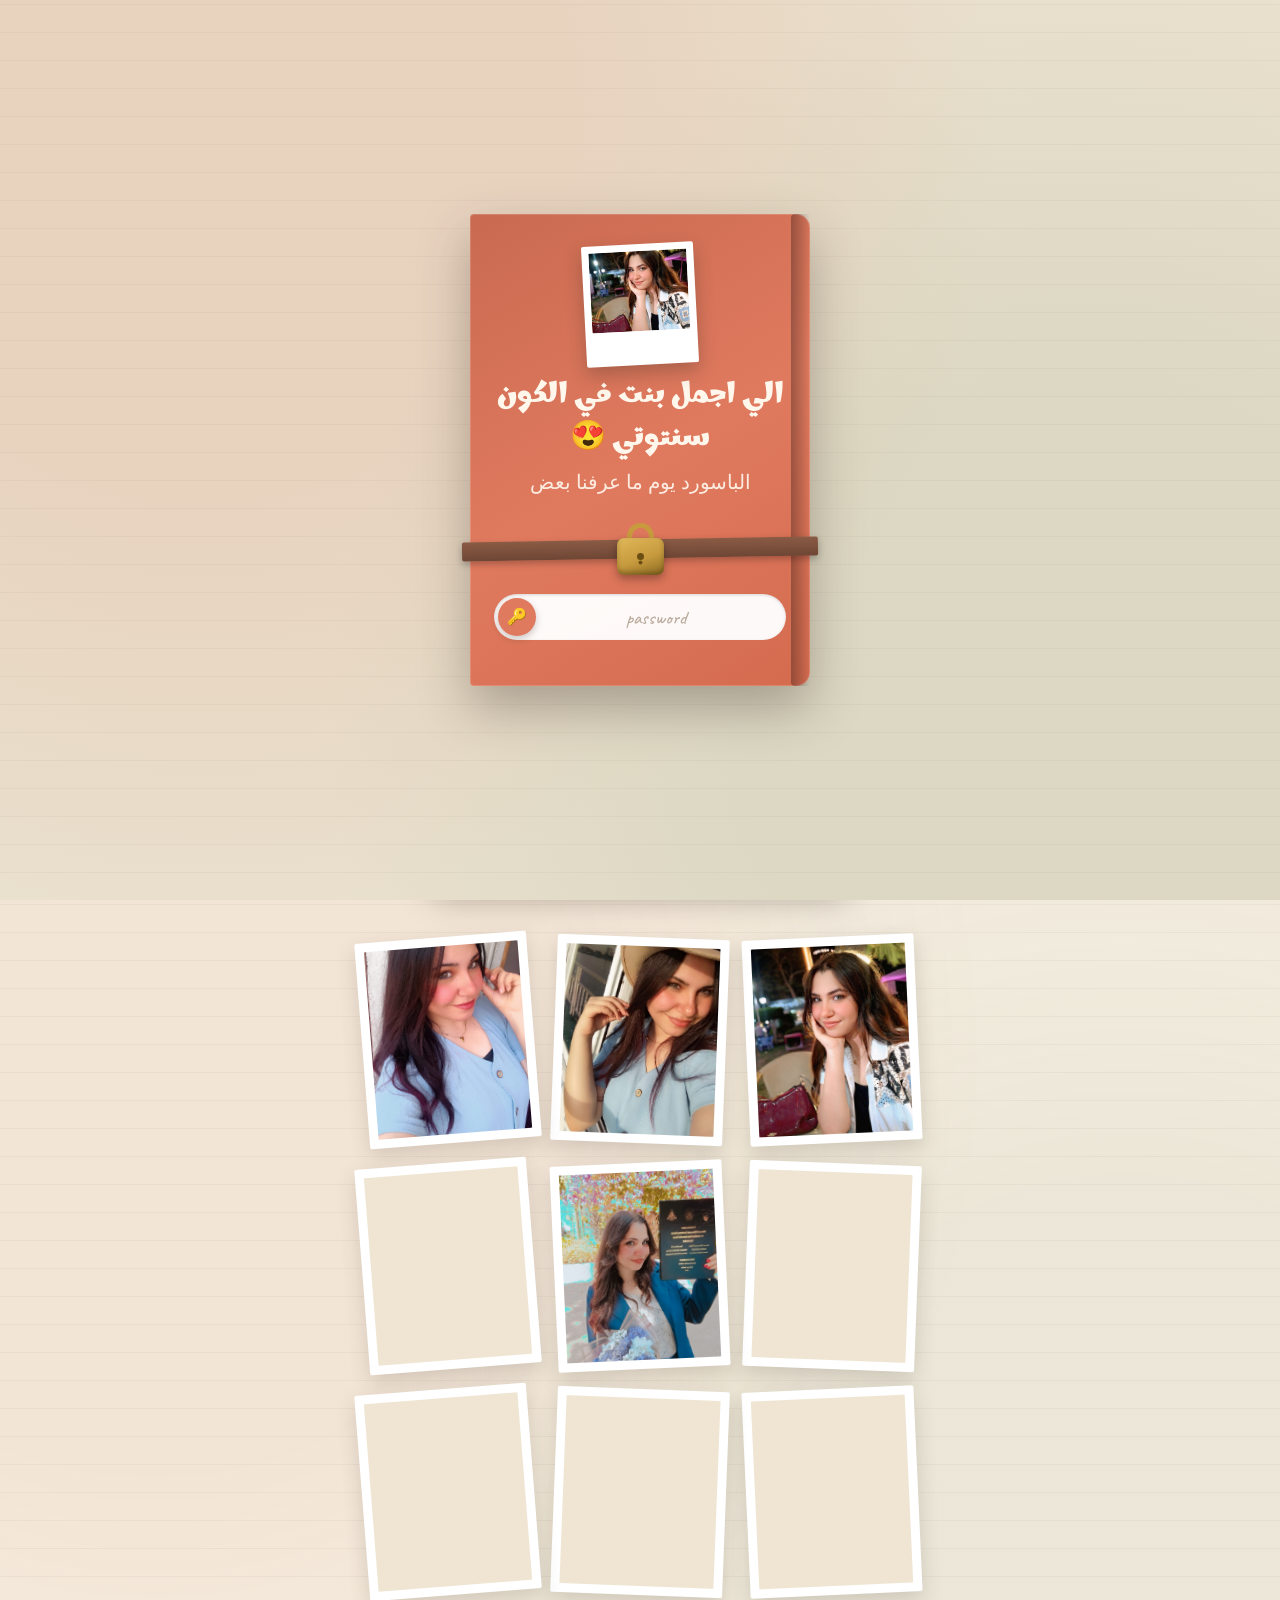
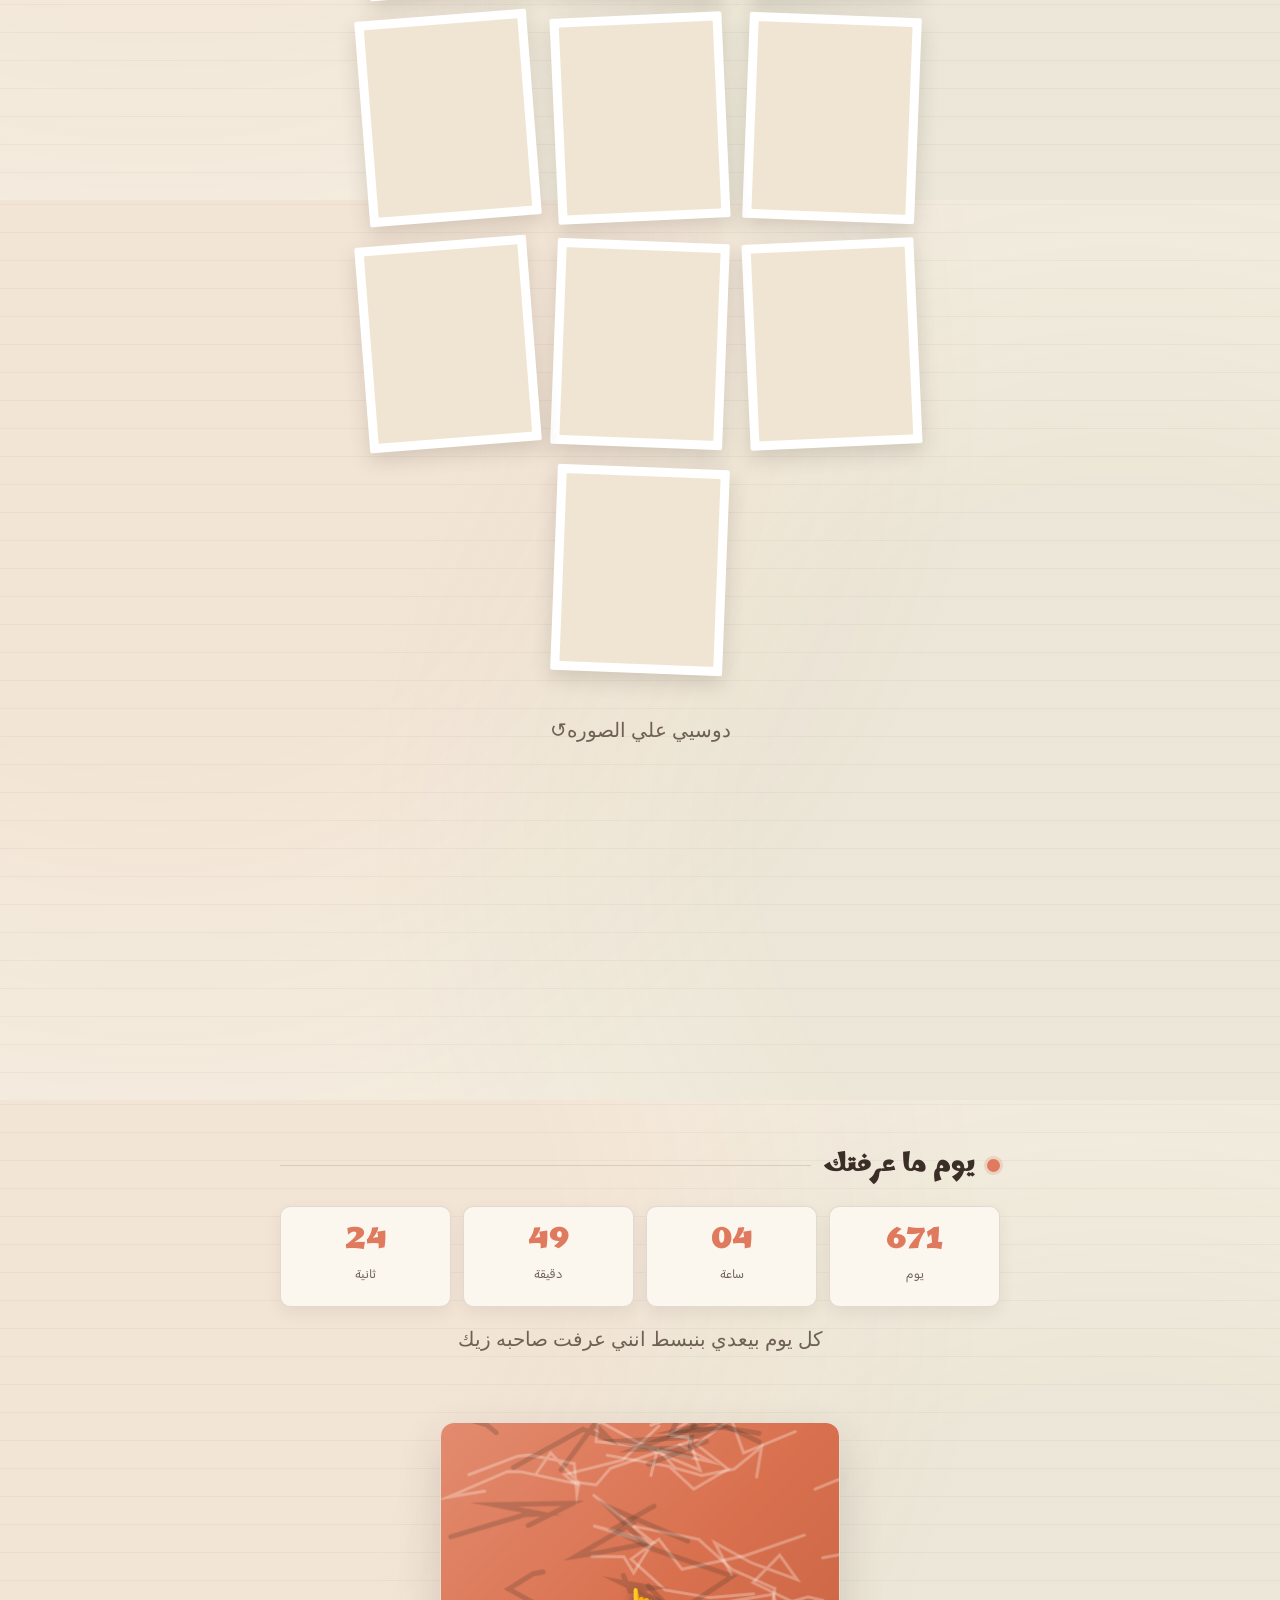
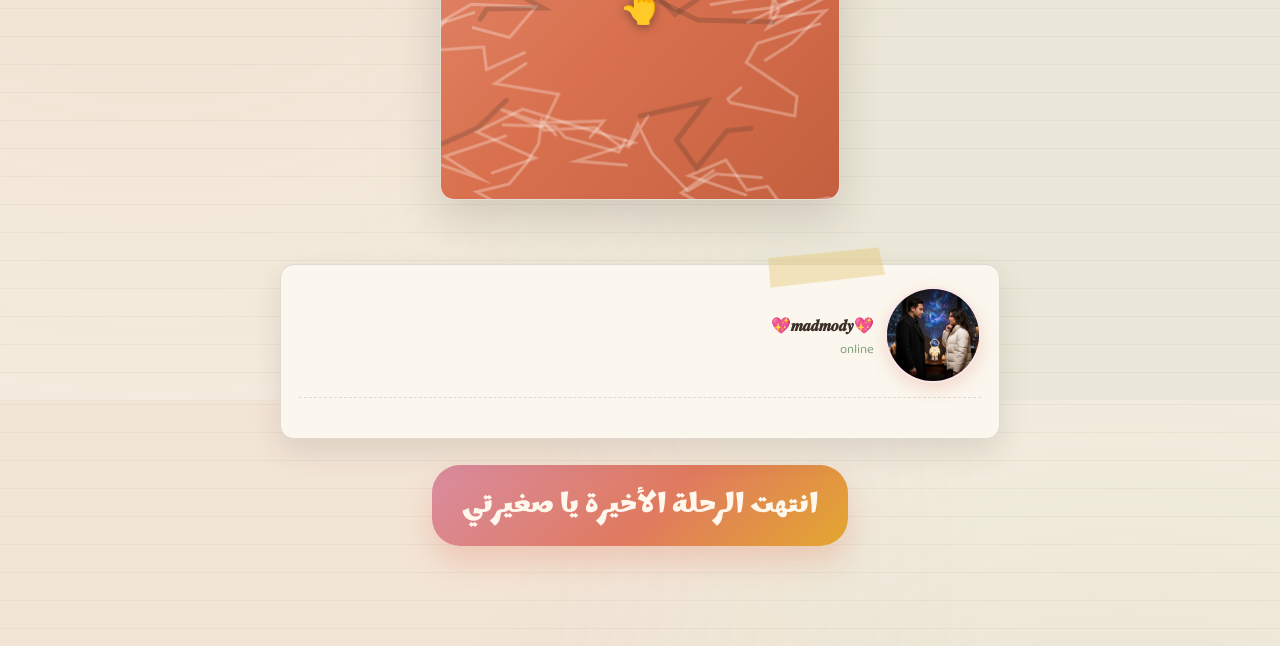
==== commit ff67b92c: "Fix typo in Arabic message key" ====
--- a/01_yenfa_any_occasion/index.html
+++ b/01_yenfa_any_occasion/index.html
@@ -896,7 +896,7 @@
       "💖 ازيك ياروح قلبي وحشتيني يابطتي ": "external_assets/gg.jpg",
       "كل سنه وانت طيبه ياصغيرتي💖💖 ": "external_assets/gg.jpg",
       "وانت طيب ياحبيبي تعرف إنك بجد اجمل حد في حياتي يا مدمودي💘😍💖": "external_assets/89b13782e983.jpg",
-      " بجد وانت كمان اجمل حد عرفته يا سنتوتي 😂💓 ": "external_assets/gg.jpg"
+      " بجد وانتي كمان اجمل حد عرفته يا سنتوتي 😂💓 ": "external_assets/gg.jpg"
     };
 
     function buildMessage(raw, isMe){
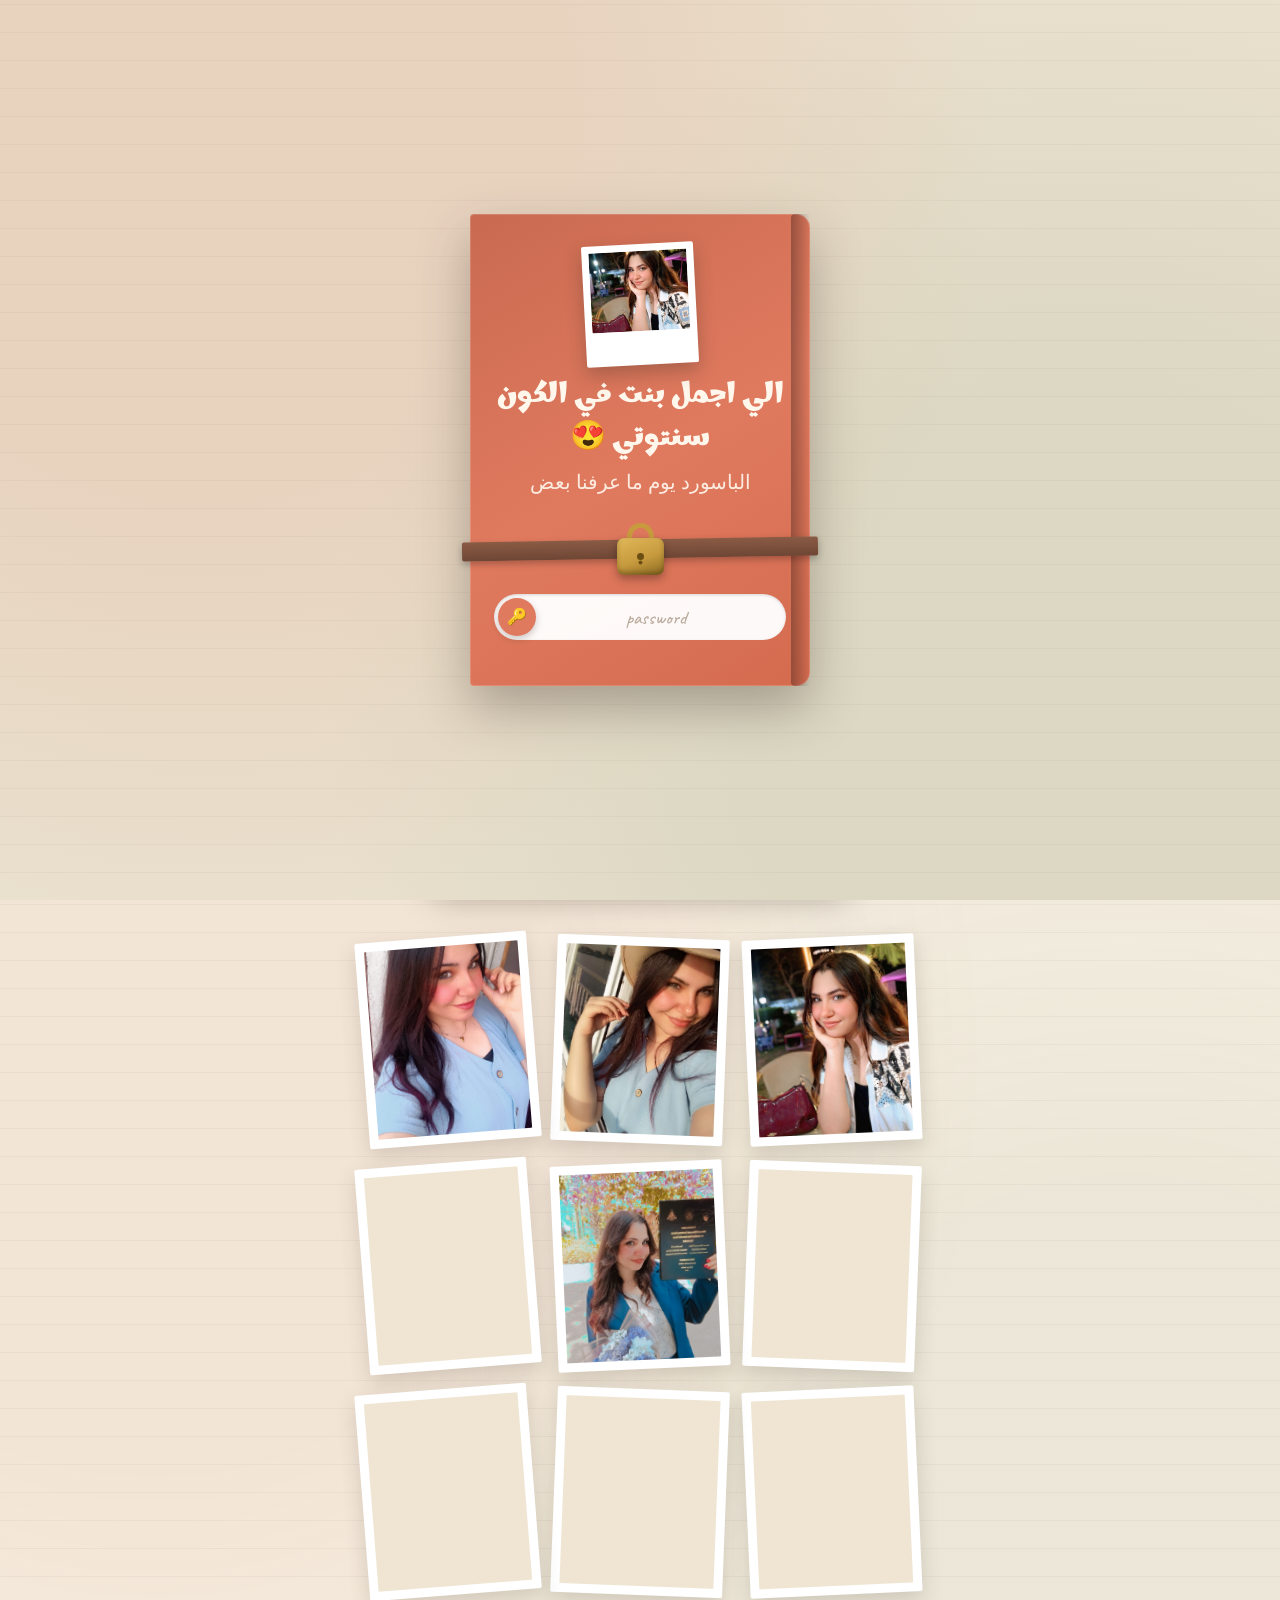
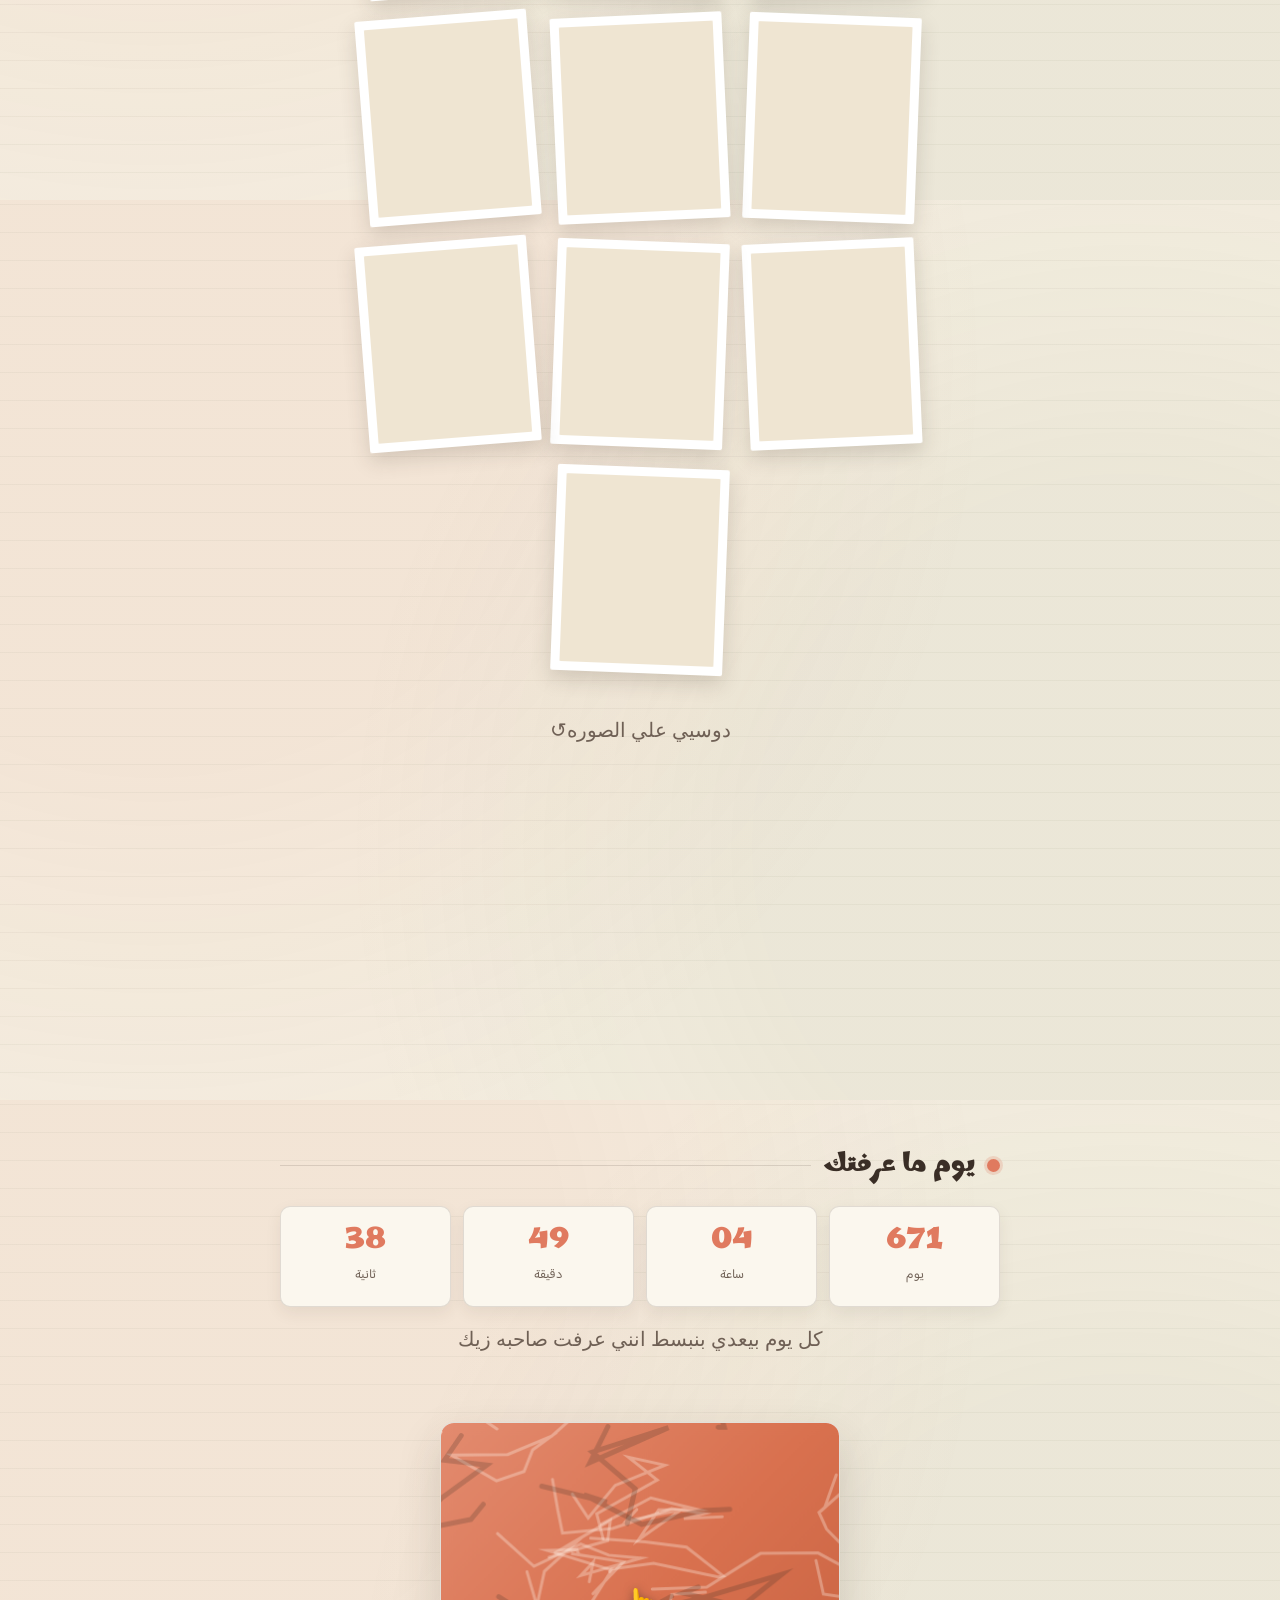
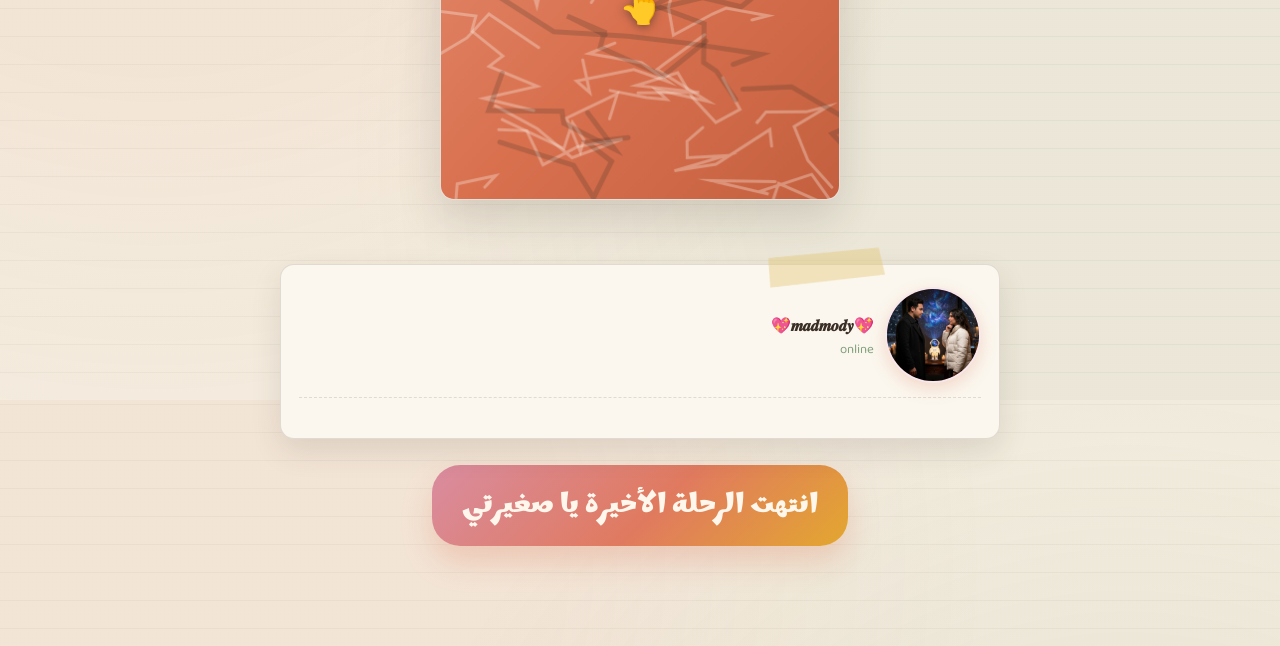
==== commit fcff070f: "Fix HTML structure and update script tags" ====
--- a/01_yenfa_any_occasion/index.html
+++ b/01_yenfa_any_occasion/index.html
@@ -659,7 +659,7 @@
 <script nonce="sRBur-1zJZ3e94o8QyBXoQ" type="application/json" id="dPhotoCaps">["بحبك","يا","اغلي حاجه","في حياتي كلها","محدش","بيختار حظه","بس انا","حظي كله","خلص","لما اخترتك","ربنا يخليكي","ليا ياحياتي💖","انتي هي","اجمل حاجه","خلقها","ربنا","وهتفضلي","دايما","اجمل","سنتوتي💖💖💖"]</script>
 <script nonce="sRBur-1zJZ3e94o8QyBXoQ" type="application/json" id="dPhotoDates">["", "", "", "", "", "", "", "", "", "", "", "", "", "", "", "", "", "", "", ""]</script>
 <script nonce="sRBur-1zJZ3e94o8QyBXoQ" type="application/json" id="dCaptions">[{"date": "3-2-2025", "text": "يوم ما عرفتك وكان احلي يوم في حياتي"}, {"date": " 2025-4-1", "text": "اكثر يوم حسيت انك بجد اقرب حدا ليا"}, {"date": "2026-03-30", "text": "يوم تحفه مستحيل انساه😆"}, {"date": "2025-2-5", "text": "يوم اكتشفت ان بجد وجودك بيهونه عليا اي حاجة"}]</script>
-<script nonce="sRBur-1zJZ3e94o8QyBXoQ" type="application/json" id="dSentences">["💖 ازيك ياروح قلبي وحشتيني يابطتي ", "كل سنه وانت طيبه ياصغيرتي💖💖 ", "> وانت طيب ياحبيبي تعرف إنك بجد اجمل حد في حياتي يا مدمودي💘😍💖", " بجد وانت كمان اجمل حد عرفته يا سنتوتي 😂💓 "]</script>
+<script nonce="sRBur-1zJZ3e94o8QyBXoQ" type="application/json" id="dSentences">["💖 ازيك ياروح قلبي وحشتيني يابطتي ", "كل سنه وانت طيبه ياصغيرتي💖💖 ", "> وانت طيب ياحبيبي تعرف إنك بجد اجمل حد في حياتي يا مدمودي💘😍💖", " بجد وانتي كمان اجمل حد عرفته يا سنتوتي 😂💓 "]</script>
 <script nonce="sRBur-1zJZ3e94o8QyBXoQ" type="application/json" id="dSongUrls">["external_assets/1022ebddae23.mp3", "external_assets/50b6b6bee0de.mp3"]</script>
 <script nonce="sRBur-1zJZ3e94o8QyBXoQ" type="application/json" id="dSongNames">["تجيب تعليمه❤️", "❤️"]</script>
 <script nonce="sRBur-1zJZ3e94o8QyBXoQ" type="application/json" id="dMeta">{"badge": "بحبككك", "title": "انا و سنتوت "}</script>
